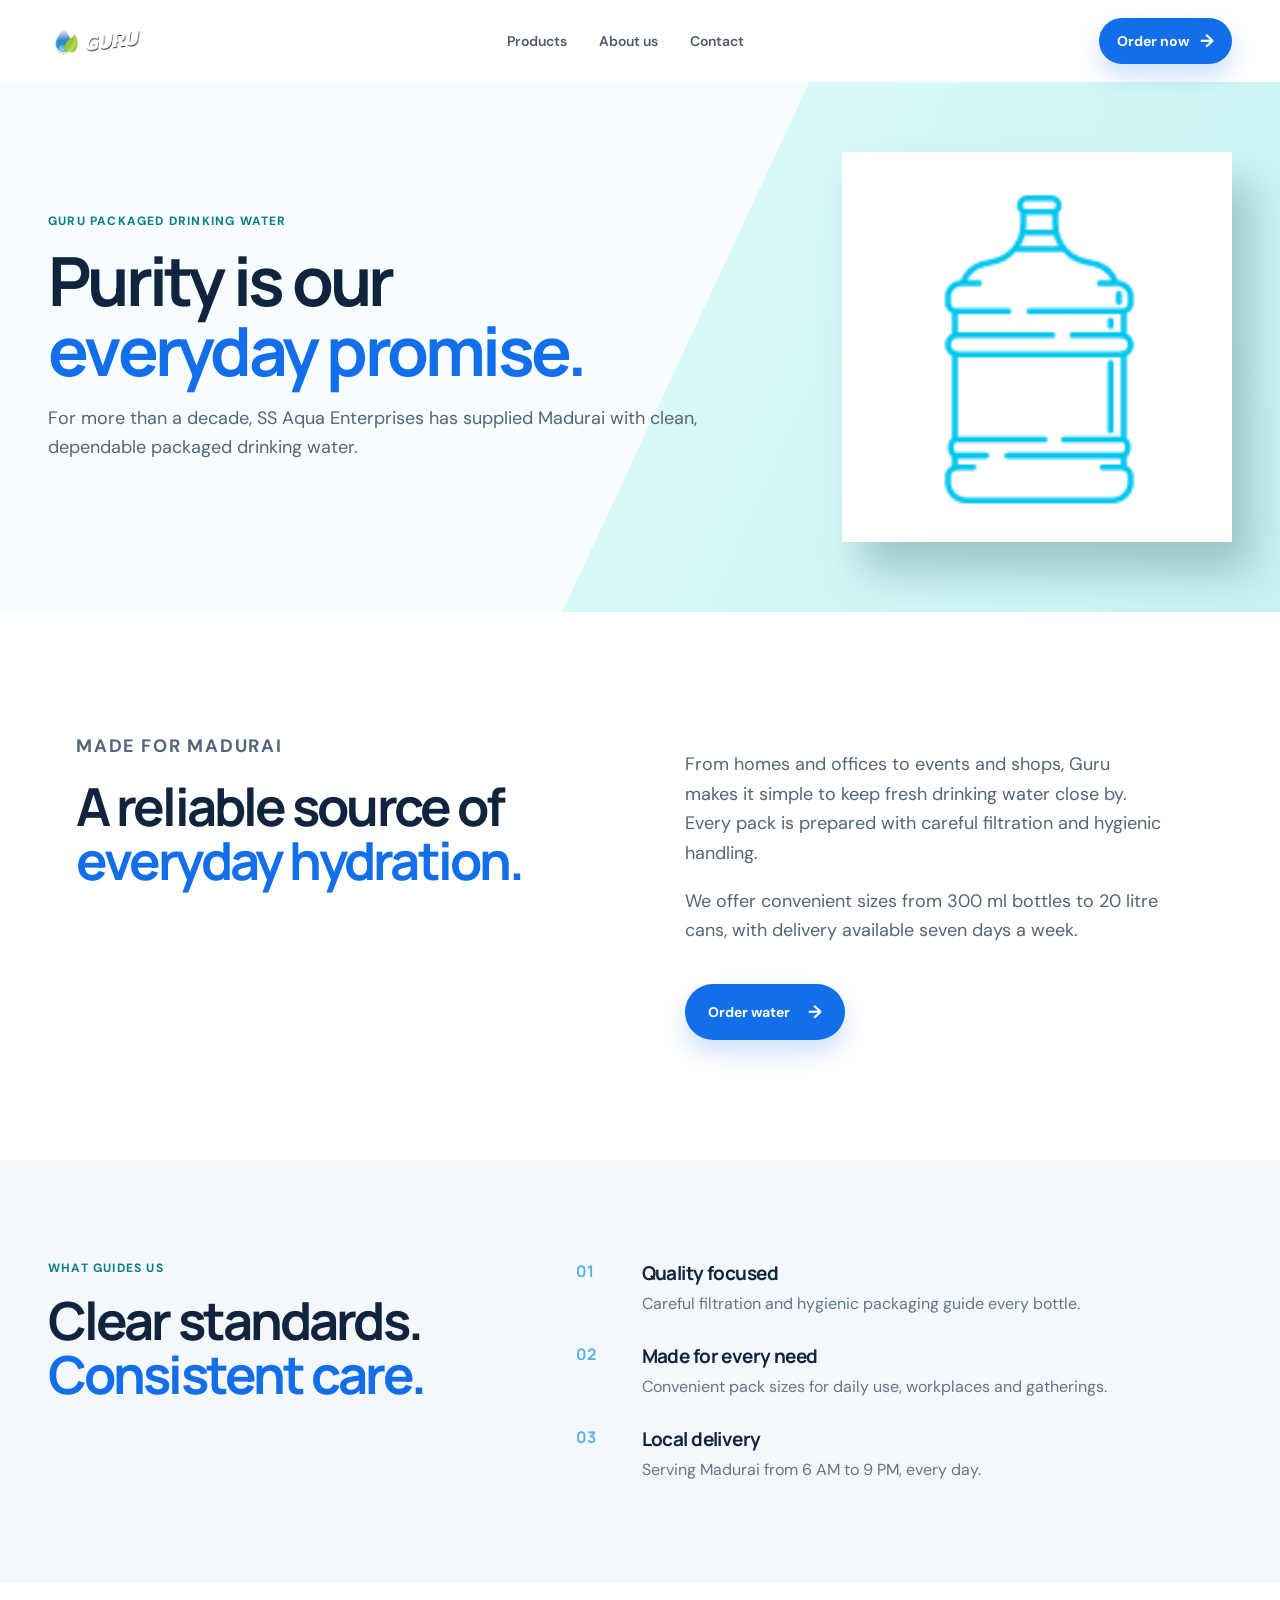
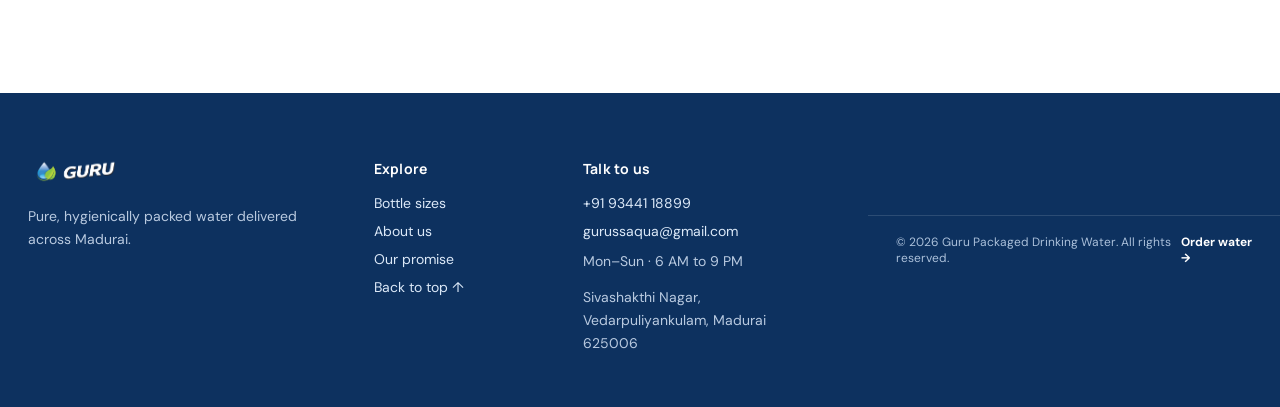
==== about.html @ 26fdb65e "Add reusable footer and About page" ====
<!doctype html>
<html lang="en">
<head>
  <meta charset="utf-8">
  <meta name="viewport" content="width=device-width, initial-scale=1">
  <meta name="description" content="Learn about Guru Packaged Drinking Water, Madurai's trusted source for hygienically packed drinking water.">
  <meta name="robots" content="index,follow">
  <link rel="canonical" href="https://varthagan.github.io/landing-page/about.html">
  <meta property="og:type" content="website">
  <meta property="og:title" content="About Guru Packaged Drinking Water, Madurai">
  <meta property="og:description" content="Hygienically packed drinking water for homes, offices and events in Madurai.">
  <title>About Guru Packaged Drinking Water | Madurai</title>
  <link rel="preconnect" href="https://fonts.googleapis.com">
  <link rel="preconnect" href="https://fonts.gstatic.com" crossorigin>
  <link href="https://fonts.googleapis.com/css2?family=DM+Sans:wght@400;500;600;700&family=Manrope:wght@600;700;800&display=swap" rel="stylesheet">
  <link rel="stylesheet" href="styles.css">
  <link rel="stylesheet" href="footer.css">
  <link rel="stylesheet" href="about.css">
</head>
<body>
  <header class="site-header">
    <a class="brand" href="index.html" aria-label="Guru Water home"><img src="images/logo.png" alt="Guru Water"></a>
    <nav aria-label="Primary navigation"><a href="index.html#products">Products</a><a href="about.html" aria-current="page">About us</a><a href="index.html#contact">Contact</a></nav>
    <a class="button button-small" href="tel:+919344118899">Order now <span>→</span></a>
  </header>
  <main id="top">
    <section class="about-hero"><div><p class="eyebrow">Guru Packaged Drinking Water</p><h1>Purity is our<br><em>everyday promise.</em></h1><p>For more than a decade, SS Aqua Enterprises has supplied Madurai with clean, dependable packaged drinking water.</p></div><img src="images/icons/bottle-20L.png" alt="Guru 20 litre packaged drinking water can"></section>
    <section class="about-content"><div><p class="eyebrow">Made for Madurai</p><h2>A reliable source of <em>everyday hydration.</em></h2></div><div><p>From homes and offices to events and shops, Guru makes it simple to keep fresh drinking water close by. Every pack is prepared with careful filtration and hygienic handling.</p><p>We offer convenient sizes from 300 ml bottles to 20 litre cans, with delivery available seven days a week.</p><a class="button" href="tel:+919344118899">Order water <span>→</span></a></div></section>
    <section class="promise about-promise"><div><p class="eyebrow">What guides us</p><h2>Clear standards.<br><em>Consistent care.</em></h2></div><div class="promise-list"><article><b>01</b><h3>Quality focused</h3><p>Careful filtration and hygienic packaging guide every bottle.</p></article><article><b>02</b><h3>Made for every need</h3><p>Convenient pack sizes for daily use, workplaces and gatherings.</p></article><article><b>03</b><h3>Local delivery</h3><p>Serving Madurai from 6 AM to 9 PM, every day.</p></article></div></section>
  </main>
  <footer id="site-footer"></footer>
  <script src="footer.js"></script>
</body>
</html>
---- styles.css ----
:root{--ink:#10243d;--blue:#126ee9;--aqua:#cdf6f2;--mist:#f4f8fc;--line:#dce6ee}*{box-sizing:border-box}html{scroll-behavior:smooth}body{margin:0;color:var(--ink);font-family:"DM Sans",sans-serif;background:#fff}a{color:inherit;text-decoration:none}.site-header{height:82px;max-width:1240px;margin:auto;padding:0 28px;display:flex;align-items:center;justify-content:space-between}.brand img{display:block;width:104px;max-height:55px;object-fit:contain}nav{display:flex;gap:32px;font-size:14px;font-weight:600}nav a{opacity:.75}nav a:hover{opacity:1}.button{display:inline-flex;align-items:center;justify-content:center;gap:18px;border:0;border-radius:999px;padding:16px 23px;background:var(--blue);color:#fff;font-weight:700;font-size:14px;box-shadow:0 12px 24px #126ee936;transition:.2s}.button:hover{transform:translateY(-2px);box-shadow:0 16px 30px #126ee94c}.button span{font-size:18px}.button-small{padding:11px 18px;gap:11px}.hero{min-height:630px;padding:78px max(28px,calc((100vw - 1184px)/2));display:grid;grid-template-columns:1fr .9fr;align-items:center;overflow:hidden;background:linear-gradient(116deg,#f7fcff 0%,#f7fcff 50%,#d9f9f8 50%,#c7f3f0 100%)}.eyebrow{margin:0 0 17px;color:#087d86;letter-spacing:.1em;text-transform:uppercase;font-weight:700;font-size:12px}.hero h1,h2{font-family:Manrope,sans-serif;letter-spacing:-.055em;line-height:1.03;margin:0;font-size:clamp(44px,5.3vw,76px)}h1 em,h2 em{font-style:normal;color:var(--blue)}.intro{max-width:490px;margin:28px 0;color:#52657a;font-size:18px;line-height:1.65}.actions{display:flex;align-items:center;gap:28px}.text-link{font-size:14px;font-weight:700}.text-link span{margin-left:7px}.proof{margin-top:65px;display:flex;gap:12px;flex-wrap:wrap;font-size:13px;font-weight:600;color:#587083}.hero-visual{height:475px;position:relative}.orb{position:absolute;inset:4% 8%;border-radius:50%;background:radial-gradient(circle at 45% 35%,#fff 0 7%,#e6ffff 8% 25%,#86dedb 55%,#2ab8c3 100%);box-shadow:inset -35px -25px 50px #057c9d54}.hero-bottle{position:absolute;object-fit:contain;filter:drop-shadow(20px 30px 20px #0f405542)}.bottle-back{height:285px;right:62%;bottom:52px;opacity:.82;transform:rotate(-11deg)}.bottle-front{height:430px;right:15%;bottom:0}.float-card{position:absolute;right:0;top:27px;padding:16px 20px;border-radius:12px;background:#ffffffd9;backdrop-filter:blur(12px);font-size:12px;line-height:1.55;box-shadow:0 15px 25px #2465731c}.float-card strong{font-size:13px}.products{max-width:1184px;margin:auto;padding:120px 28px}.section-heading{display:flex;justify-content:space-between;align-items:end;gap:40px;margin-bottom:46px}.section-heading h2,.promise h2,.order h2{font-size:clamp(34px,4.1vw,56px)}.section-heading>p{max-width:360px;margin:0;color:#627285;line-height:1.65}.product-grid{display:grid;grid-template-columns:repeat(3,1fr);gap:16px}.product-card{min-height:345px;border:1px solid var(--line);border-radius:18px;padding:21px 22px;position:relative;overflow:hidden;background:#fff;transition:.25s}.product-card:hover{transform:translateY(-5px);box-shadow:0 18px 34px #1a537014}.product-card>span:first-child{font-size:12px;color:#60758a}.product-card img{height:165px;width:100%;object-fit:contain;display:block;margin:17px 0 6px}.product-card h3{margin:0;font:700 24px Manrope,sans-serif;letter-spacing:-.04em}.product-card p{margin:6px 0 14px;color:#688094;font-size:14px}.product-card strong{font-size:14px}.featured{border-color:#9bdeda;background:linear-gradient(150deg,#f3ffff,#fff)}.tag{position:absolute;right:16px;top:16px;background:#087d86;color:#fff;border-radius:999px;padding:7px 10px;font-size:10px;font-weight:bold;text-transform:uppercase;letter-spacing:.06em}.promise{padding:100px max(28px,calc((100vw - 1184px)/2));display:grid;grid-template-columns:.8fr 1.2fr;gap:90px;background:var(--mist)}.promise-list{display:grid;gap:26px}.promise-list article{display:grid;grid-template-columns:48px 1fr;column-gap:18px}.promise-list b{grid-row:span 2;color:#5dafe7;font:700 16px Manrope,sans-serif}.promise-list h3{margin:0 0 6px;font:700 19px Manrope,sans-serif;letter-spacing:-.03em}.promise-list p{margin:0;color:#637588;line-height:1.55}.order{margin:80px max(28px,calc((100vw - 1184px)/2));border-radius:22px;padding:66px clamp(28px,7vw,95px);display:flex;align-items:center;justify-content:space-between;gap:40px;background:#12396d;color:#fff}.order .eyebrow{color:#8eeae4}.order h2 em{color:#8eeae4}.order>div>p:not(.eyebrow){opacity:.72}.contact-actions{display:flex;align-items:flex-start;flex-direction:column;gap:14px;font-weight:600}.button-light{background:#fff;color:#12396d}.contact-actions small{opacity:.65;font-size:12px}footer{max-width:1184px;margin:0 auto;padding:0 28px 42px;display:flex;gap:30px;align-items:center;justify-content:space-between;color:#617489;font-size:12px}footer img{width:78px;max-height:40px;object-fit:contain}footer p{margin:0}@media(max-width:720px){.site-header{height:68px;padding:0 20px}nav{display:none}.button-small{padding:10px 14px;font-size:12px}.hero{min-height:auto;padding:66px 24px 40px;display:block}.hero-visual{height:340px;margin-top:35px}.bottle-front{height:320px;right:10%}.bottle-back{height:210px;right:63%;bottom:35px}.float-card{right:-6px;top:12px}.proof{margin-top:42px}.section-heading,.promise,.order{display:block}.products{padding:75px 24px}.section-heading>p{margin-top:20px}.product-grid{grid-template-columns:repeat(2,1fr);gap:10px}.product-card{min-height:275px;padding:16px}.product-card img{height:115px;margin-top:15px}.product-card h3{font-size:20px}.product-card p{font-size:12px}.promise{padding:72px 24px}.promise-list{margin-top:42px}.order{margin:45px 20px;padding:42px 28px}.contact-actions{margin-top:34px}footer{padding:0 24px 30px;display:block}footer img{margin-bottom:16px}footer p{margin-top:8px}}@media(max-width:390px){.product-grid{grid-template-columns:1fr}.product-card{min-height:240px}.product-card img{height:95px}}
---- footer.css ----
footer{max-width:none;margin:110px 0 0;padding:0;background:#0d315f;color:#fff}.footer-main{max-width:1184px;margin:auto;padding:66px 28px 52px;display:grid;grid-template-columns:1.3fr .7fr 1fr;gap:50px}.footer-brand img{width:100px;max-height:50px;object-fit:contain;margin-bottom:18px}.footer-brand p,.footer-contact p{margin:0;color:#b9cae0;line-height:1.65;font-size:14px}.footer-brand p{max-width:270px}.footer-links,.footer-contact{display:flex;flex-direction:column;align-items:flex-start;gap:10px}.footer-links h3,.footer-contact h3{margin:0 0 6px;font:700 14px Manrope,sans-serif;letter-spacing:.02em}.footer-links a,.footer-contact a{color:#dce9f8;font-size:14px}.footer-links a:hover,.footer-contact a:hover,.footer-bottom a:hover{color:#8eeae4}.footer-contact p:last-child{margin-top:3px;max-width:270px}.footer-bottom{max-width:1184px;margin:auto;padding:18px 28px;border-top:1px solid #ffffff21;display:flex;justify-content:space-between;color:#abc0da;font-size:12px}.footer-bottom p{margin:0}.footer-bottom a{color:#fff;font-weight:700}@media(max-width:720px){footer{margin-top:72px}.footer-main{padding:48px 24px 38px;grid-template-columns:1fr;gap:32px}.footer-bottom{padding:16px 24px;gap:16px;align-items:center}.footer-bottom p{max-width:200px}}
---- about.css ----
.about-hero{min-height:510px;padding:70px max(28px,calc((100vw - 1184px)/2));display:flex;justify-content:space-between;align-items:center;gap:40px;background:linear-gradient(115deg,#f7fcff 0%,#f7fcff 53%,#d9f9f8 53%,#c7f3f0 100%)}.about-hero>div{max-width:650px}.about-hero h1{font-family:Manrope,sans-serif;letter-spacing:-.055em;line-height:1.03;margin:0;font-size:clamp(44px,5.3vw,76px)}.about-hero p:not(.eyebrow),.about-content p{color:#52657a;font-size:18px;line-height:1.65}.about-hero img{height:390px;max-width:35%;object-fit:contain;filter:drop-shadow(20px 30px 20px #0f405542)}.about-content{max-width:1184px;margin:auto;padding:120px 28px;display:grid;grid-template-columns:1fr 1fr;gap:90px}.about-content h2{font-size:clamp(34px,4.1vw,56px)}.about-content>div:last-child{max-width:480px}.about-content .button{margin-top:20px}.about-promise{margin-top:0}@media(max-width:720px){.about-hero{min-height:auto;padding:66px 24px 35px;display:block}.about-hero img{display:block;height:260px;max-width:100%;margin:22px auto 0}.about-content{padding:72px 24px;display:block}.about-content>div:last-child{margin-top:32px}.about-content p,.about-hero p:not(.eyebrow){font-size:16px}}
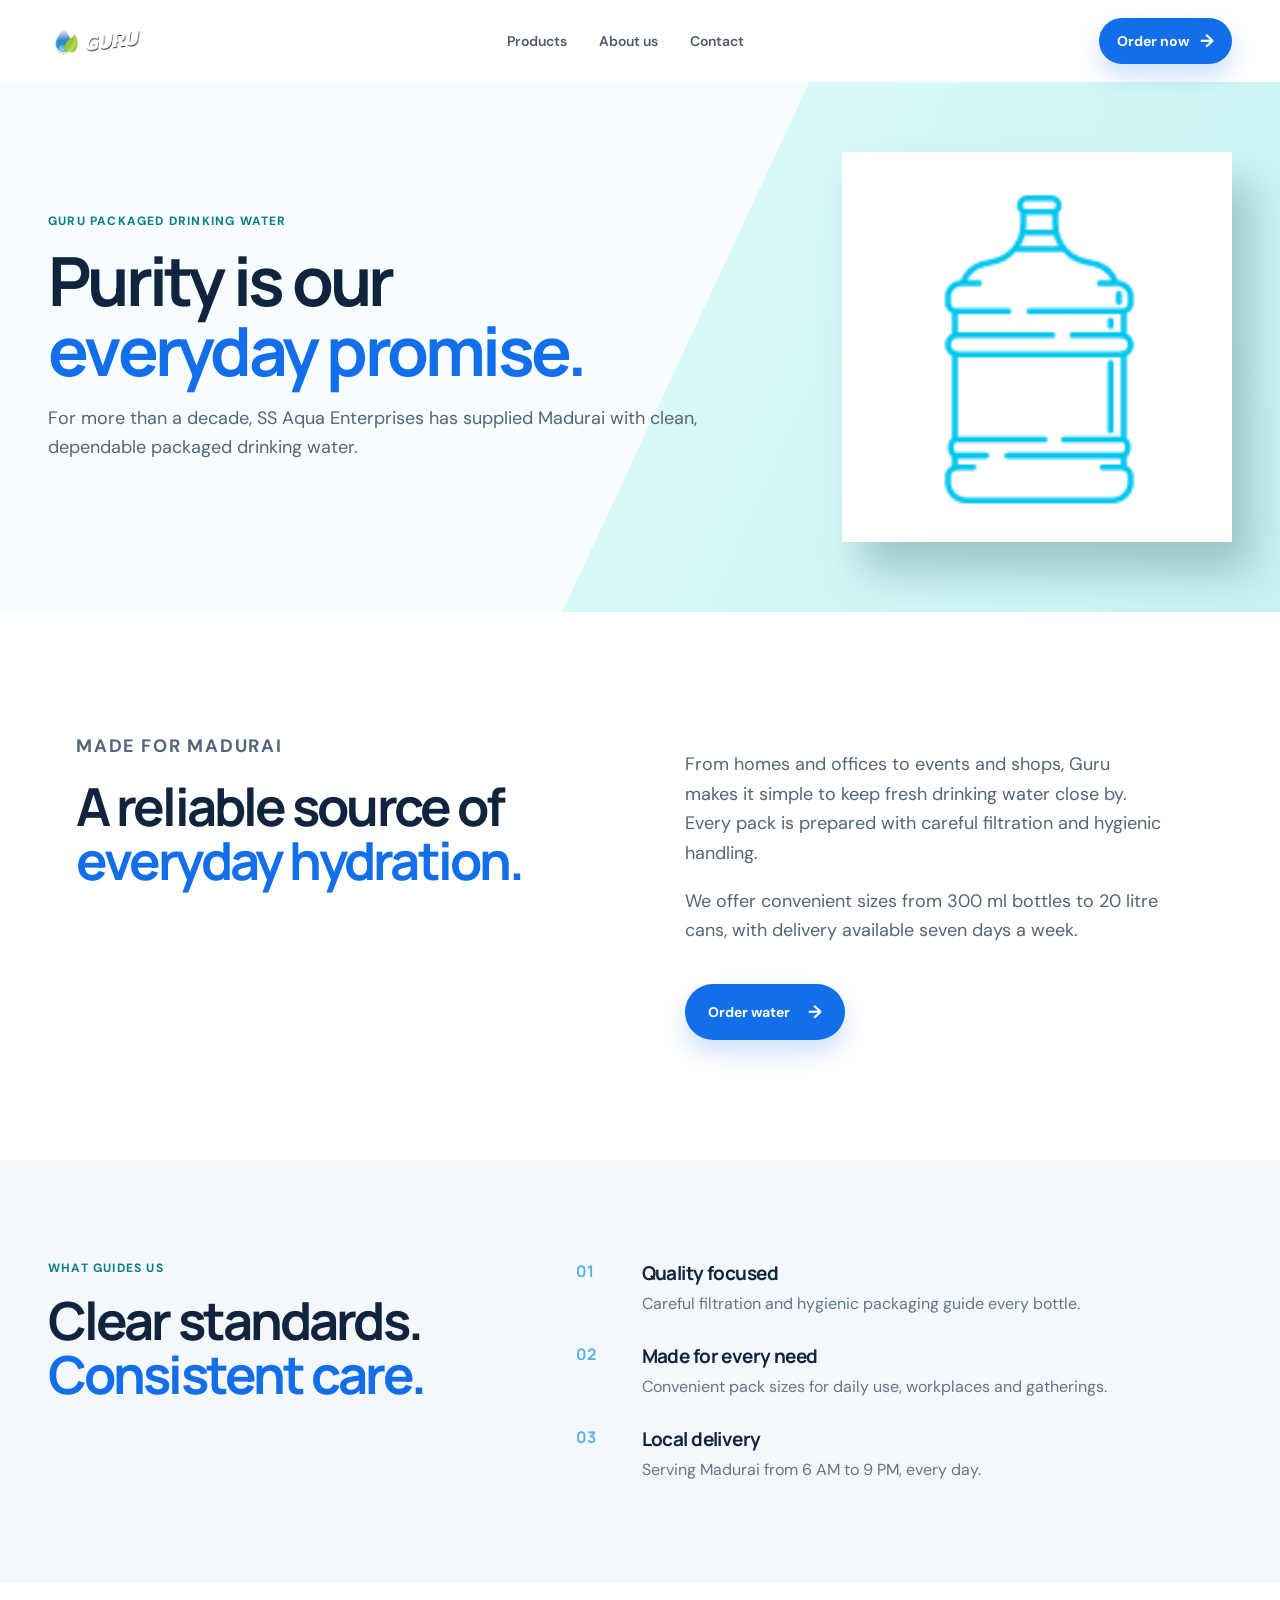
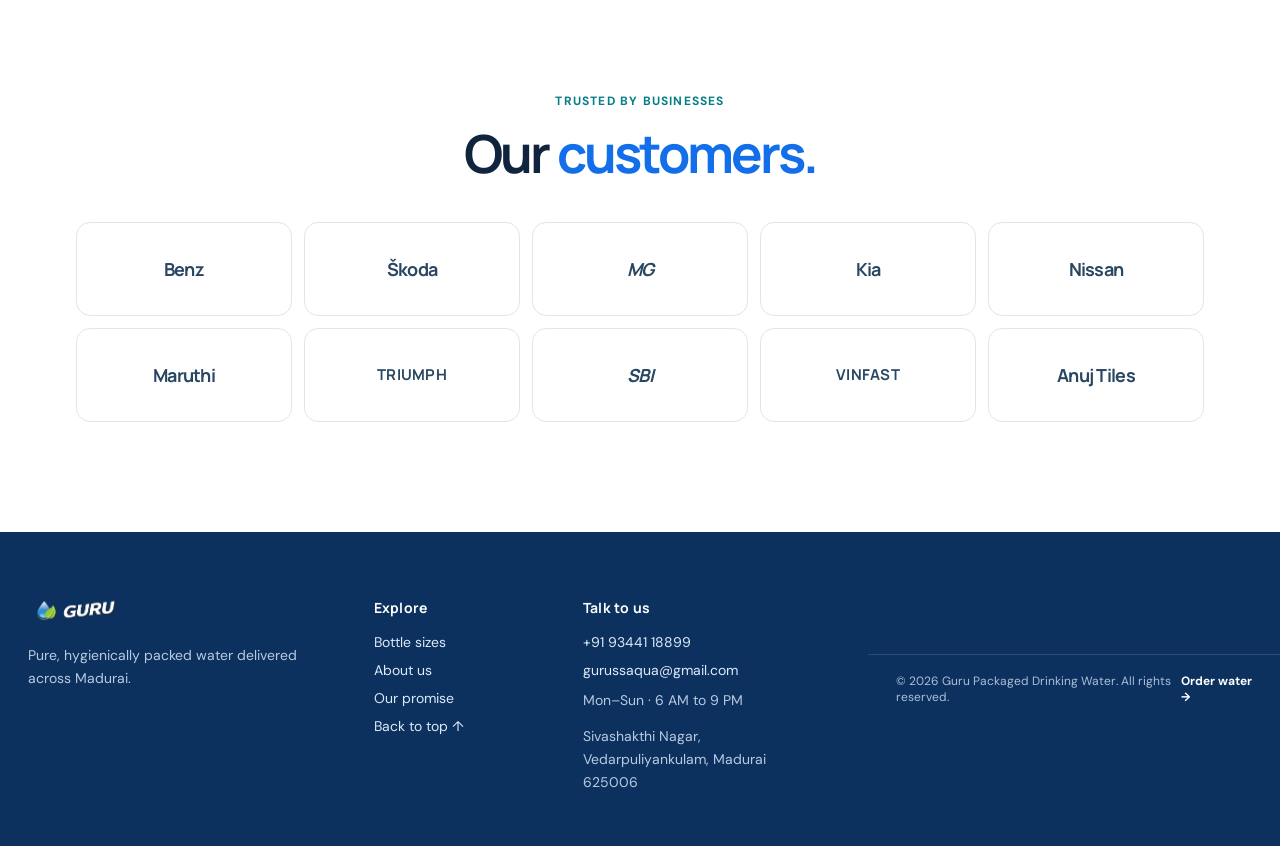
==== commit d949caed: "Add requested customer list" ====
--- a/about.html
+++ b/about.html
@@ -27,6 +27,7 @@
     <section class="about-hero"><div><p class="eyebrow">Guru Packaged Drinking Water</p><h1>Purity is our<br><em>everyday promise.</em></h1><p>For more than a decade, SS Aqua Enterprises has supplied Madurai with clean, dependable packaged drinking water.</p></div><img src="images/icons/bottle-20L.png" alt="Guru 20 litre packaged drinking water can"></section>
     <section class="about-content"><div><p class="eyebrow">Made for Madurai</p><h2>A reliable source of <em>everyday hydration.</em></h2></div><div><p>From homes and offices to events and shops, Guru makes it simple to keep fresh drinking water close by. Every pack is prepared with careful filtration and hygienic handling.</p><p>We offer convenient sizes from 300 ml bottles to 20 litre cans, with delivery available seven days a week.</p><a class="button" href="tel:+919344118899">Order water <span>→</span></a></div></section>
     <section class="promise about-promise"><div><p class="eyebrow">What guides us</p><h2>Clear standards.<br><em>Consistent care.</em></h2></div><div class="promise-list"><article><b>01</b><h3>Quality focused</h3><p>Careful filtration and hygienic packaging guide every bottle.</p></article><article><b>02</b><h3>Made for every need</h3><p>Convenient pack sizes for daily use, workplaces and gatherings.</p></article><article><b>03</b><h3>Local delivery</h3><p>Serving Madurai from 6 AM to 9 PM, every day.</p></article></div></section>
+    <section class="customers" aria-labelledby="customers-title"><div class="customers-heading"><p class="eyebrow">Trusted by businesses</p><h2 id="customers-title">Our <em>customers.</em></h2></div><ul class="customer-grid" aria-label="Our customers"><li>Benz</li><li>Škoda</li><li>MG</li><li>Kia</li><li>Nissan</li><li>Maruthi</li><li>Triumph</li><li>SBI</li><li>VinFast</li><li>Anuj Tiles</li></ul></section>
   </main>
   <footer id="site-footer"></footer>
   <script src="footer.js"></script>
--- a/about.css
+++ b/about.css
@@ -1 +1 @@
-.about-hero{min-height:510px;padding:70px max(28px,calc((100vw - 1184px)/2));display:flex;justify-content:space-between;align-items:center;gap:40px;background:linear-gradient(115deg,#f7fcff 0%,#f7fcff 53%,#d9f9f8 53%,#c7f3f0 100%)}.about-hero>div{max-width:650px}.about-hero h1{font-family:Manrope,sans-serif;letter-spacing:-.055em;line-height:1.03;margin:0;font-size:clamp(44px,5.3vw,76px)}.about-hero p:not(.eyebrow),.about-content p{color:#52657a;font-size:18px;line-height:1.65}.about-hero img{height:390px;max-width:35%;object-fit:contain;filter:drop-shadow(20px 30px 20px #0f405542)}.about-content{max-width:1184px;margin:auto;padding:120px 28px;display:grid;grid-template-columns:1fr 1fr;gap:90px}.about-content h2{font-size:clamp(34px,4.1vw,56px)}.about-content>div:last-child{max-width:480px}.about-content .button{margin-top:20px}.about-promise{margin-top:0}@media(max-width:720px){.about-hero{min-height:auto;padding:66px 24px 35px;display:block}.about-hero img{display:block;height:260px;max-width:100%;margin:22px auto 0}.about-content{padding:72px 24px;display:block}.about-content>div:last-child{margin-top:32px}.about-content p,.about-hero p:not(.eyebrow){font-size:16px}}
+.about-hero{min-height:510px;padding:70px max(28px,calc((100vw - 1184px)/2));display:flex;justify-content:space-between;align-items:center;gap:40px;background:linear-gradient(115deg,#f7fcff 0%,#f7fcff 53%,#d9f9f8 53%,#c7f3f0 100%)}.about-hero>div{max-width:650px}.about-hero h1{font-family:Manrope,sans-serif;letter-spacing:-.055em;line-height:1.03;margin:0;font-size:clamp(44px,5.3vw,76px)}.about-hero p:not(.eyebrow),.about-content p{color:#52657a;font-size:18px;line-height:1.65}.about-hero img{height:390px;max-width:35%;object-fit:contain;filter:drop-shadow(20px 30px 20px #0f405542)}.about-content{max-width:1184px;margin:auto;padding:120px 28px;display:grid;grid-template-columns:1fr 1fr;gap:90px}.about-content h2,.customers h2{font-size:clamp(34px,4.1vw,56px)}.about-content>div:last-child{max-width:480px}.about-content .button{margin-top:20px}.about-promise{margin-top:0}.customers{max-width:1184px;margin:auto;padding:110px 28px 0}.customers-heading{text-align:center}.customer-grid{margin:42px 0 0;padding:0;display:grid;grid-template-columns:repeat(5,1fr);gap:12px;list-style:none}.customer-grid li{min-height:94px;display:grid;place-items:center;padding:14px;border:1px solid var(--line);border-radius:14px;background:#fff;color:#294662;font:700 18px Manrope,sans-serif;letter-spacing:-.04em}.customer-grid li:nth-child(3),.customer-grid li:nth-child(8){font-style:italic}.customer-grid li:nth-child(7),.customer-grid li:nth-child(9){letter-spacing:.02em;text-transform:uppercase;font-size:15px}@media(max-width:720px){.about-hero{min-height:auto;padding:66px 24px 35px;display:block}.about-hero img{display:block;height:260px;max-width:100%;margin:22px auto 0}.about-content{padding:72px 24px;display:block}.about-content>div:last-child{margin-top:32px}.about-content p,.about-hero p:not(.eyebrow){font-size:16px}.customers{padding:72px 24px 0}.customer-grid{grid-template-columns:repeat(2,1fr);margin-top:32px}.customer-grid li{min-height:76px;font-size:16px}}
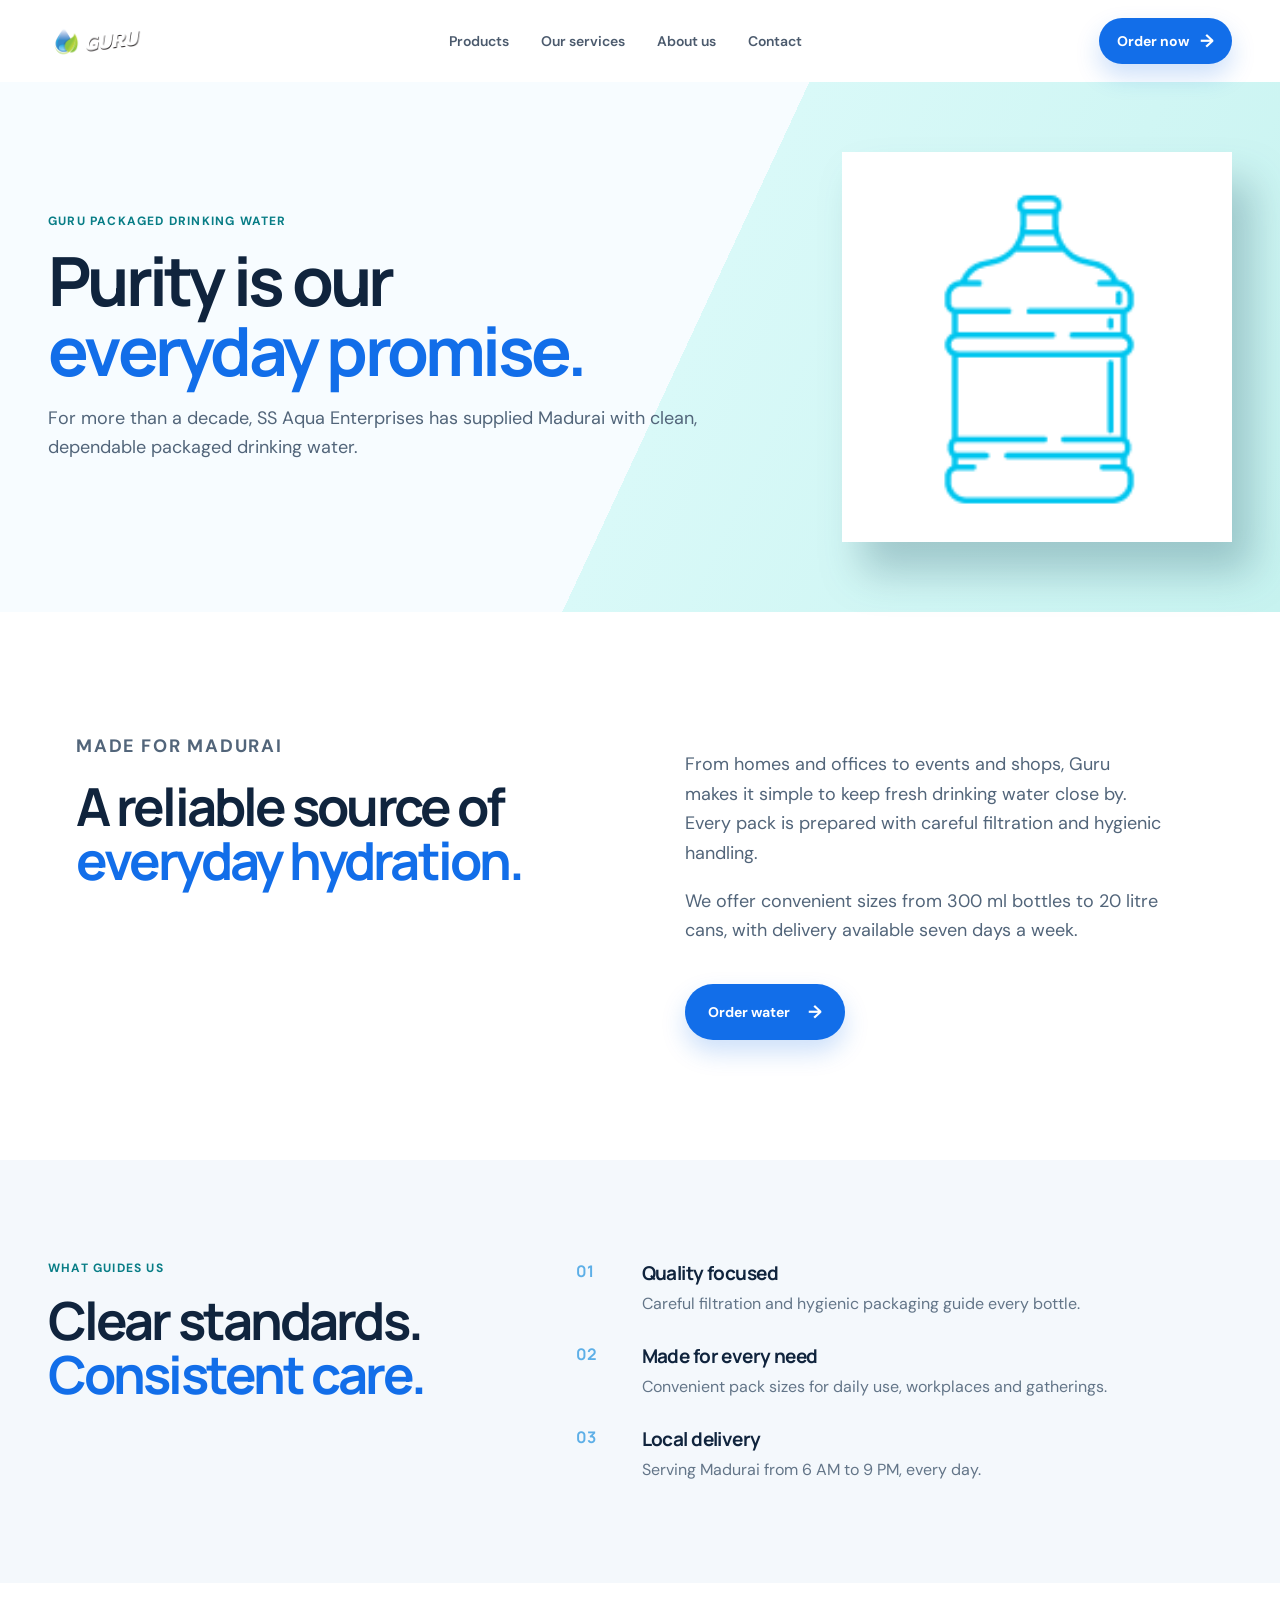
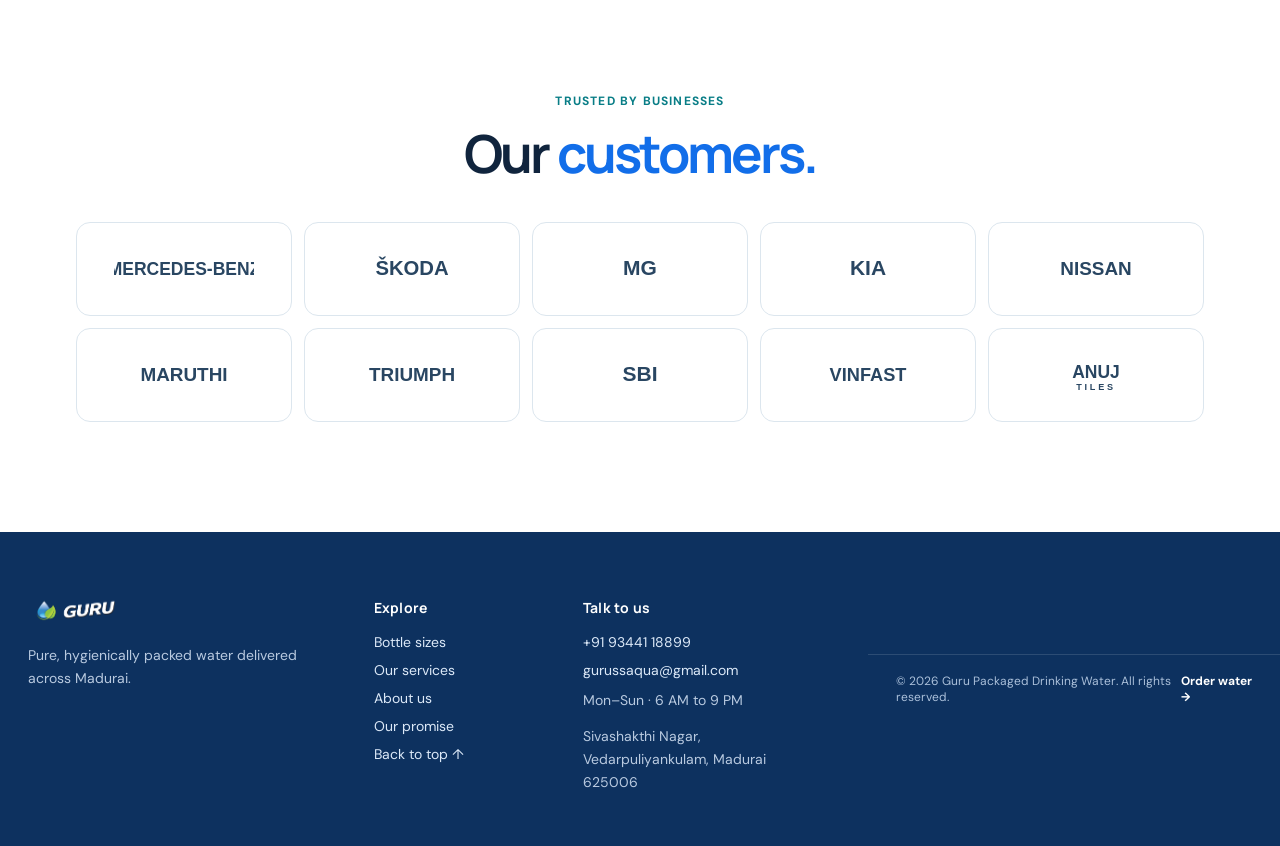
==== commit c0a8bac1: "Add services and customer logo images" ====
--- a/about.html
+++ b/about.html
@@ -15,19 +15,19 @@
   <link href="https://fonts.googleapis.com/css2?family=DM+Sans:wght@400;500;600;700&family=Manrope:wght@600;700;800&display=swap" rel="stylesheet">
   <link rel="stylesheet" href="styles.css">
   <link rel="stylesheet" href="footer.css">
-  <link rel="stylesheet" href="about.css">
+  <link rel="stylesheet" href="about.css"><link rel="stylesheet" href="customers.css">
 </head>
 <body>
   <header class="site-header">
     <a class="brand" href="index.html" aria-label="Guru Water home"><img src="images/logo.png" alt="Guru Water"></a>
-    <nav aria-label="Primary navigation"><a href="index.html#products">Products</a><a href="about.html" aria-current="page">About us</a><a href="index.html#contact">Contact</a></nav>
+    <nav aria-label="Primary navigation"><a href="index.html#products">Products</a><a href="service.html">Our services</a><a href="about.html" aria-current="page">About us</a><a href="index.html#contact">Contact</a></nav>
     <a class="button button-small" href="tel:+919344118899">Order now <span>→</span></a>
   </header>
   <main id="top">
     <section class="about-hero"><div><p class="eyebrow">Guru Packaged Drinking Water</p><h1>Purity is our<br><em>everyday promise.</em></h1><p>For more than a decade, SS Aqua Enterprises has supplied Madurai with clean, dependable packaged drinking water.</p></div><img src="images/icons/bottle-20L.png" alt="Guru 20 litre packaged drinking water can"></section>
     <section class="about-content"><div><p class="eyebrow">Made for Madurai</p><h2>A reliable source of <em>everyday hydration.</em></h2></div><div><p>From homes and offices to events and shops, Guru makes it simple to keep fresh drinking water close by. Every pack is prepared with careful filtration and hygienic handling.</p><p>We offer convenient sizes from 300 ml bottles to 20 litre cans, with delivery available seven days a week.</p><a class="button" href="tel:+919344118899">Order water <span>→</span></a></div></section>
     <section class="promise about-promise"><div><p class="eyebrow">What guides us</p><h2>Clear standards.<br><em>Consistent care.</em></h2></div><div class="promise-list"><article><b>01</b><h3>Quality focused</h3><p>Careful filtration and hygienic packaging guide every bottle.</p></article><article><b>02</b><h3>Made for every need</h3><p>Convenient pack sizes for daily use, workplaces and gatherings.</p></article><article><b>03</b><h3>Local delivery</h3><p>Serving Madurai from 6 AM to 9 PM, every day.</p></article></div></section>
-    <section class="customers" aria-labelledby="customers-title"><div class="customers-heading"><p class="eyebrow">Trusted by businesses</p><h2 id="customers-title">Our <em>customers.</em></h2></div><ul class="customer-grid" aria-label="Our customers"><li>Benz</li><li>Škoda</li><li>MG</li><li>Kia</li><li>Nissan</li><li>Maruthi</li><li>Triumph</li><li>SBI</li><li>VinFast</li><li>Anuj Tiles</li></ul></section>
+    <section class="customers" aria-labelledby="customers-title"><div class="customers-heading"><p class="eyebrow">Trusted by businesses</p><h2 id="customers-title">Our <em>customers.</em></h2></div><ul class="customer-grid" aria-label="Our customers"><li><img src="images/customers/benz.svg" alt="Benz"></li><li><img src="images/customers/skoda.svg" alt="Škoda"></li><li><img src="images/customers/mg.svg" alt="MG"></li><li><img src="images/customers/kia.svg" alt="Kia"></li><li><img src="images/customers/nissan.svg" alt="Nissan"></li><li><img src="images/customers/maruthi.svg" alt="Maruthi"></li><li><img src="images/customers/triumph.svg" alt="Triumph"></li><li><img src="images/customers/sbi.svg" alt="SBI"></li><li><img src="images/customers/vinfast.svg" alt="VinFast"></li><li><img src="images/customers/anuj-tiles.svg" alt="Anuj Tiles"></li></ul></section>
   </main>
   <footer id="site-footer"></footer>
   <script src="footer.js"></script>
--- a/customers.css
+++ b/customers.css
@@ -0,0 +1 @@
+.customer-grid img{display:block;width:min(148px,100%);height:42px;object-fit:contain}
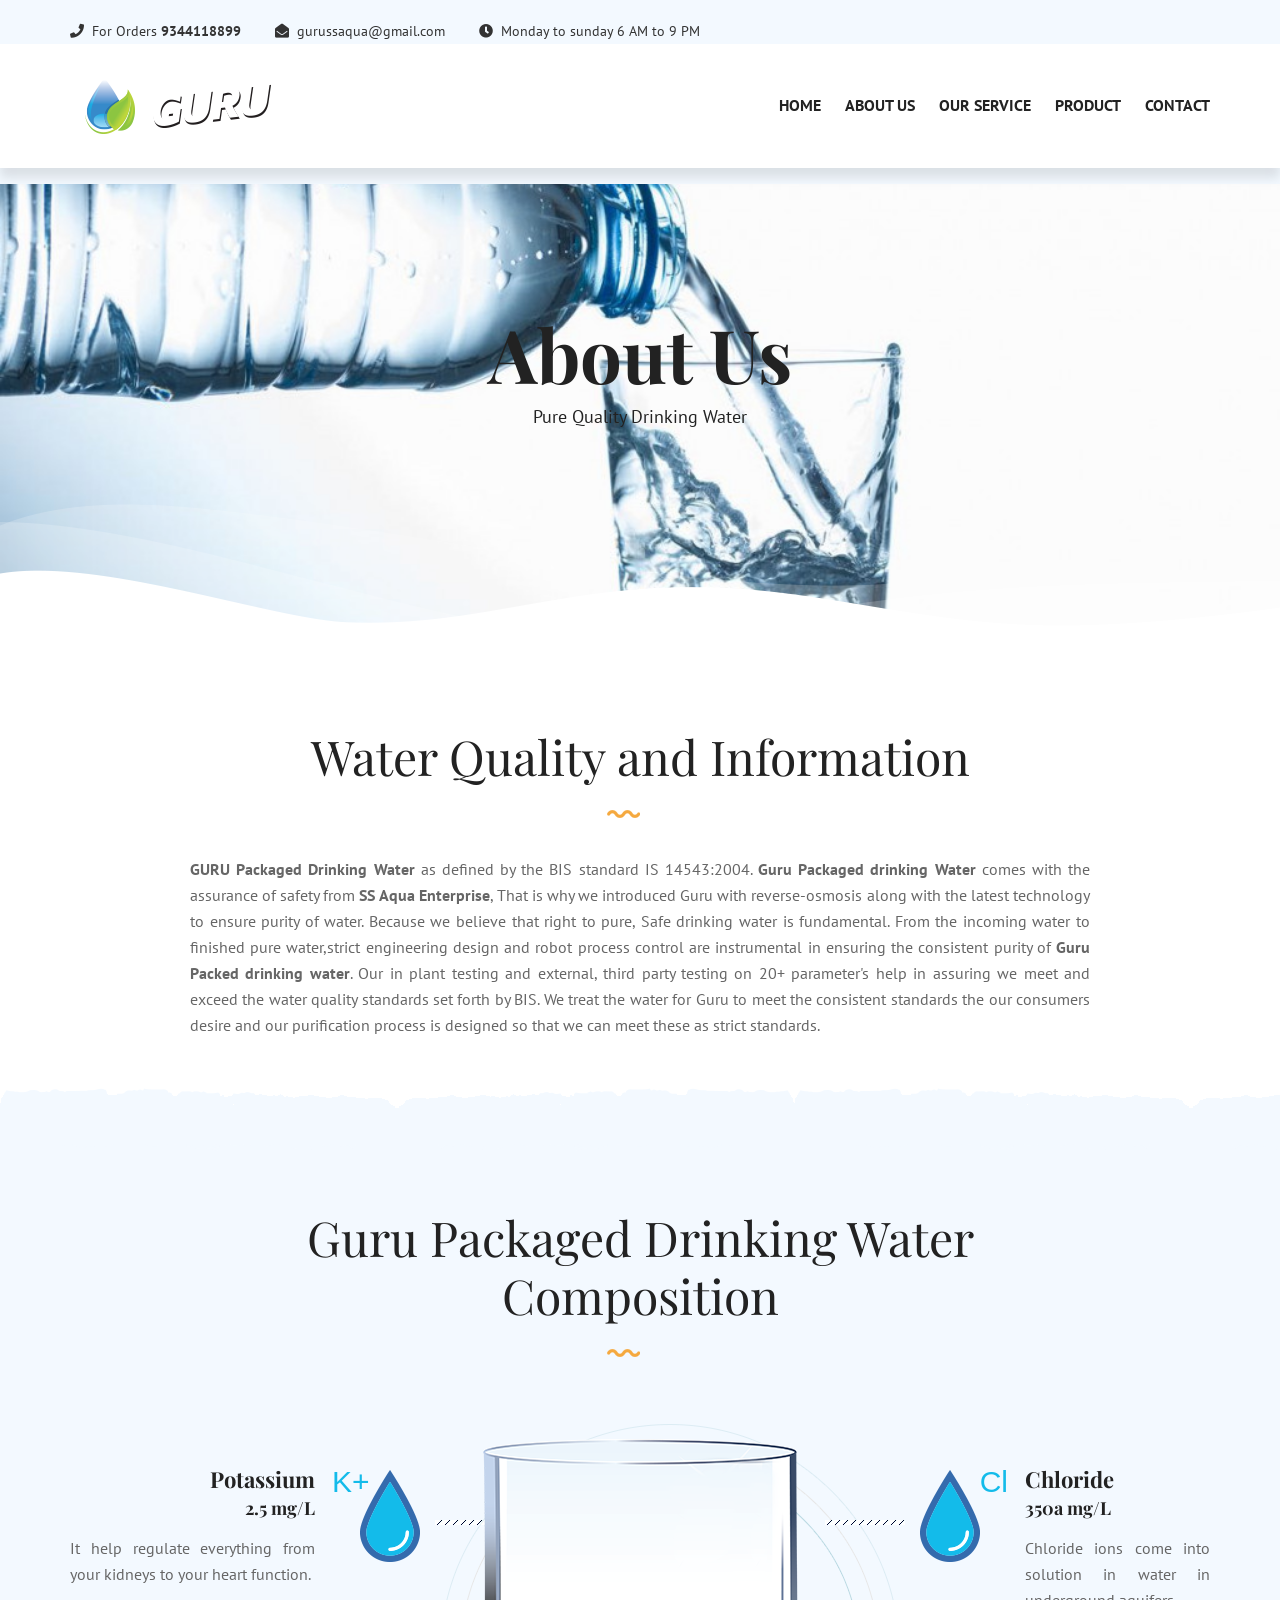
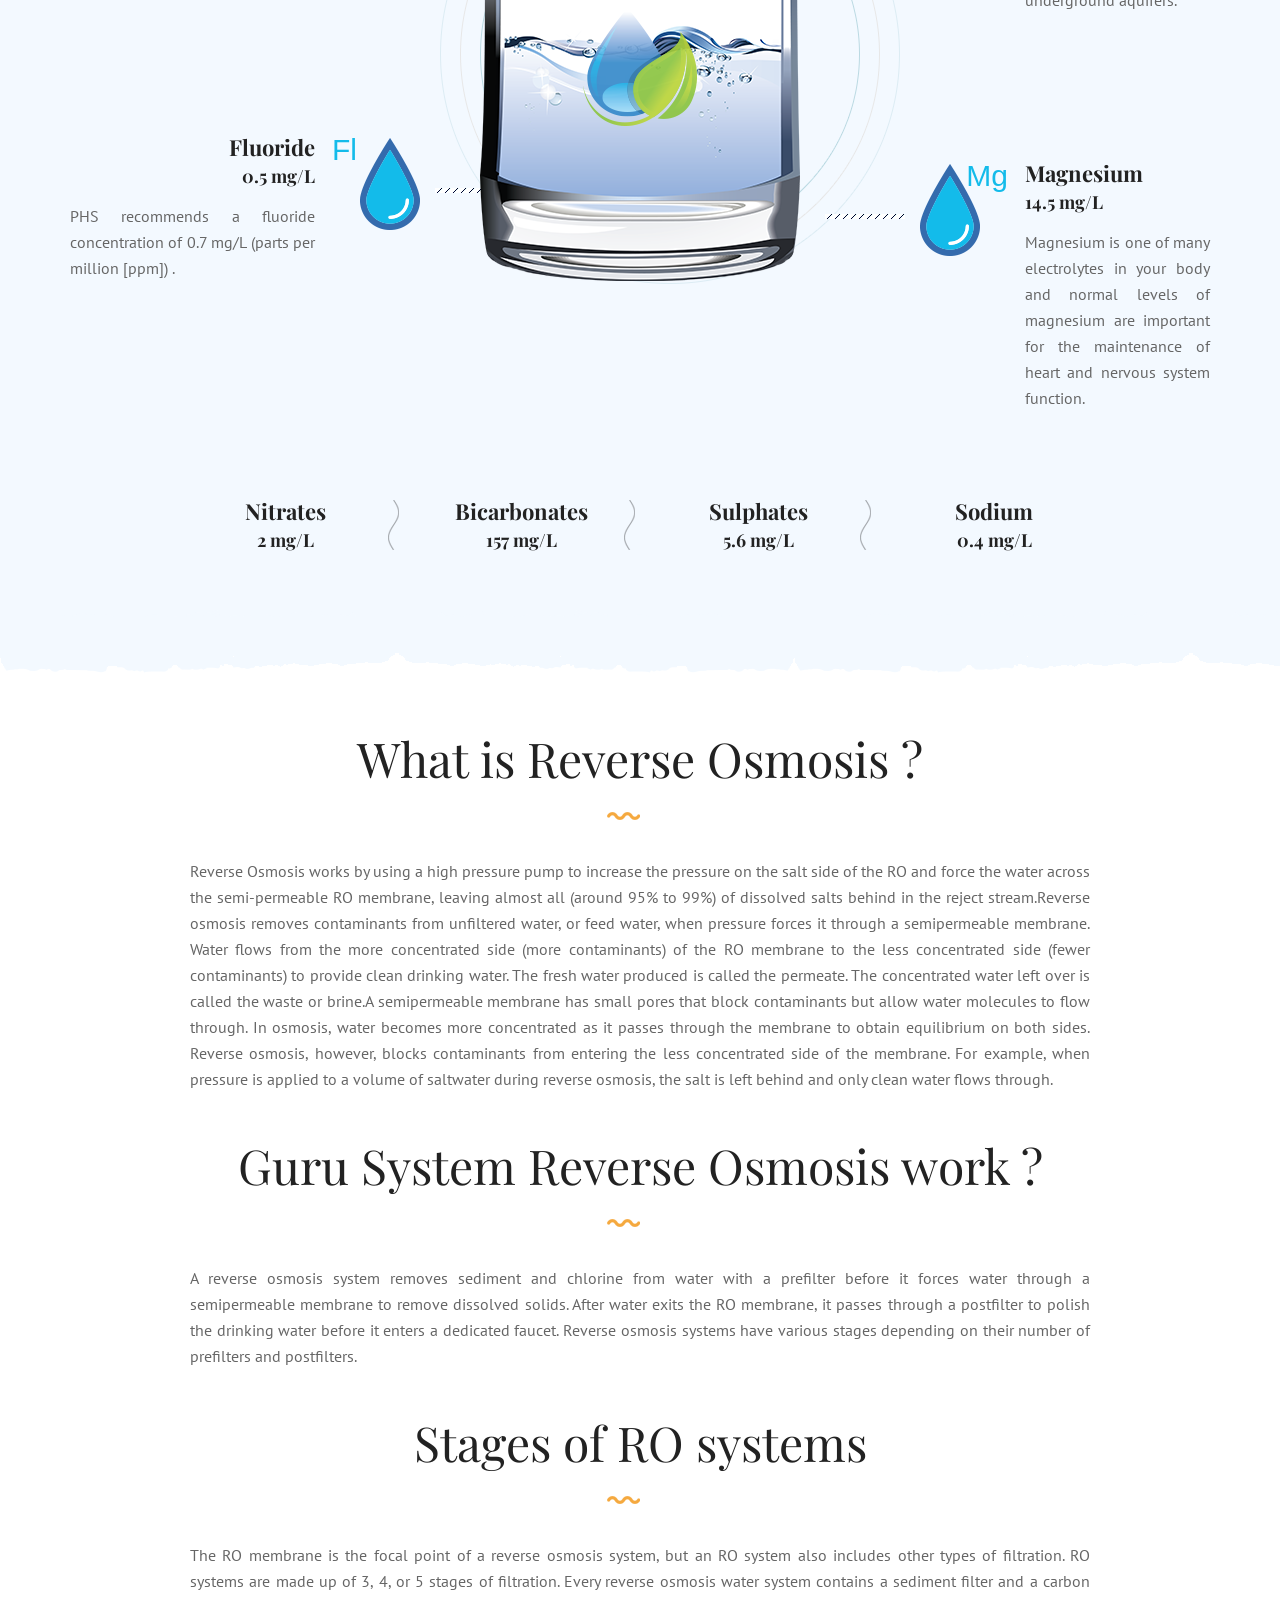
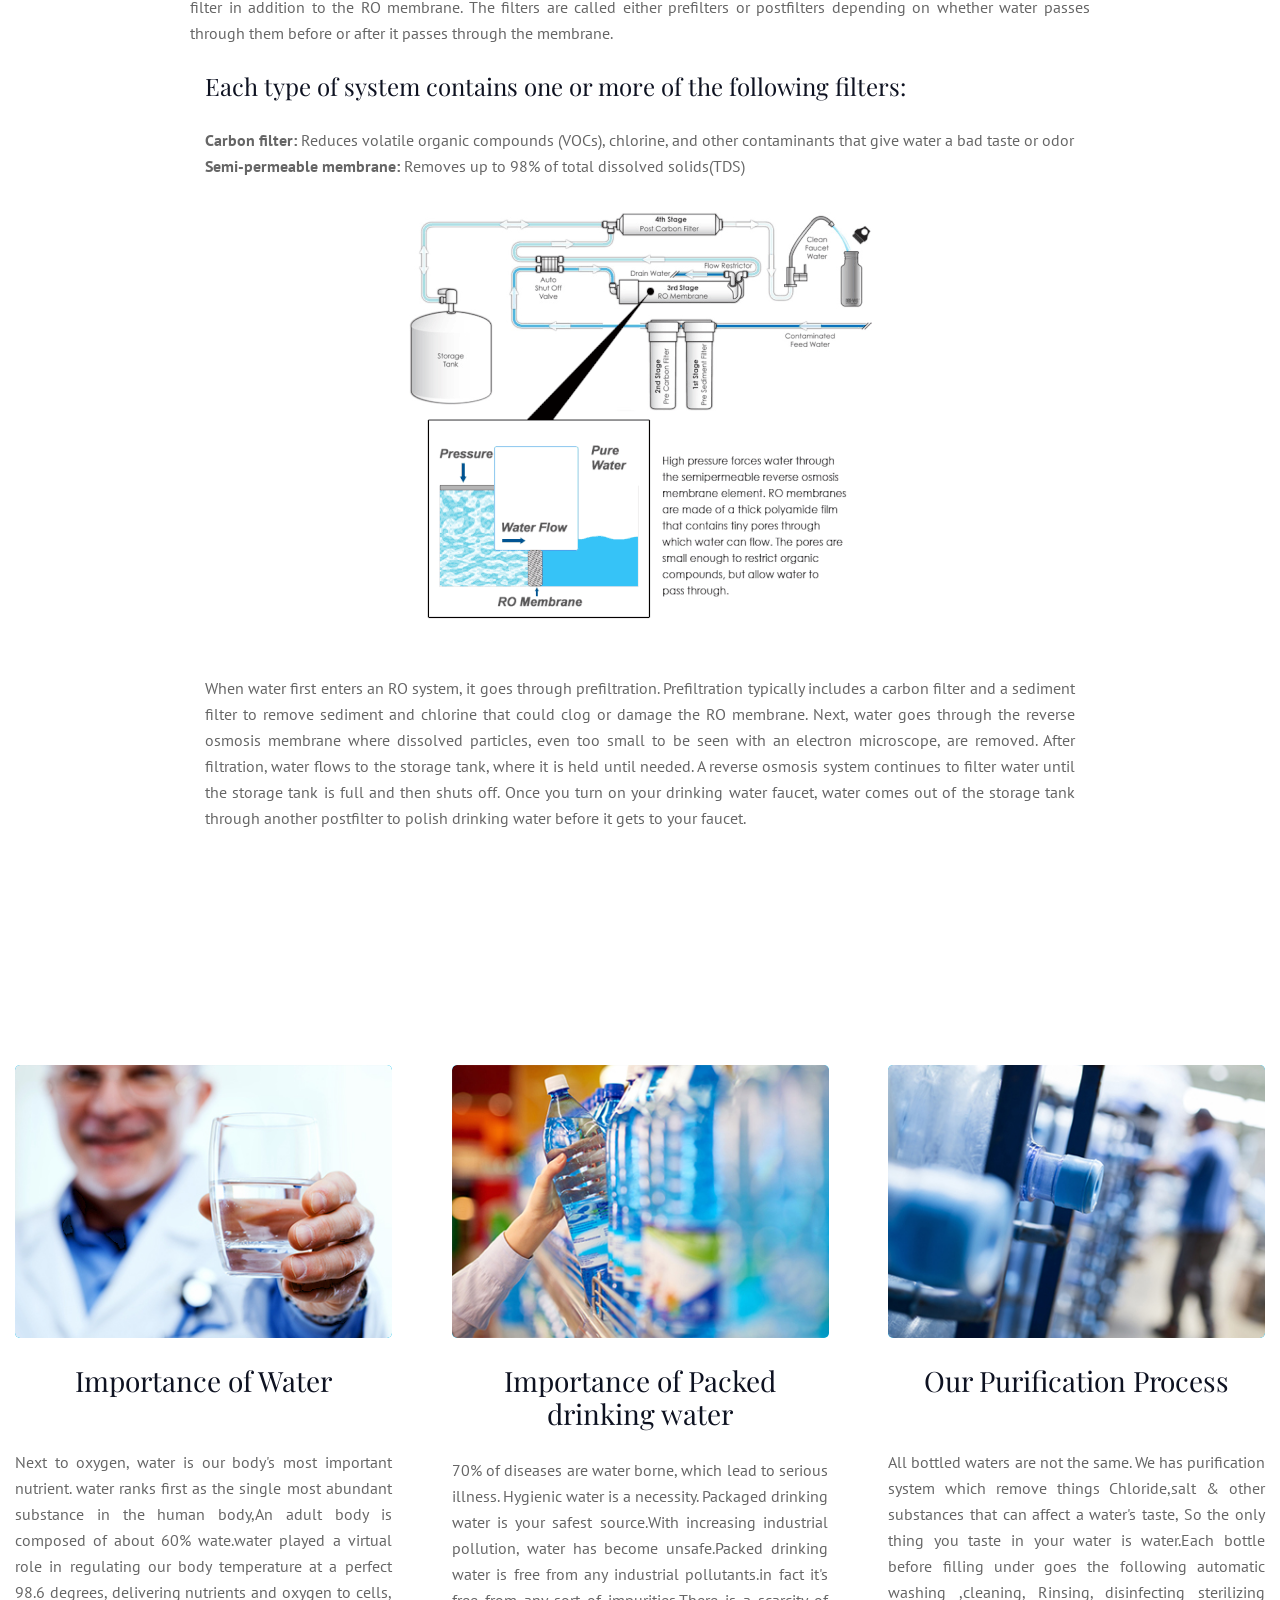
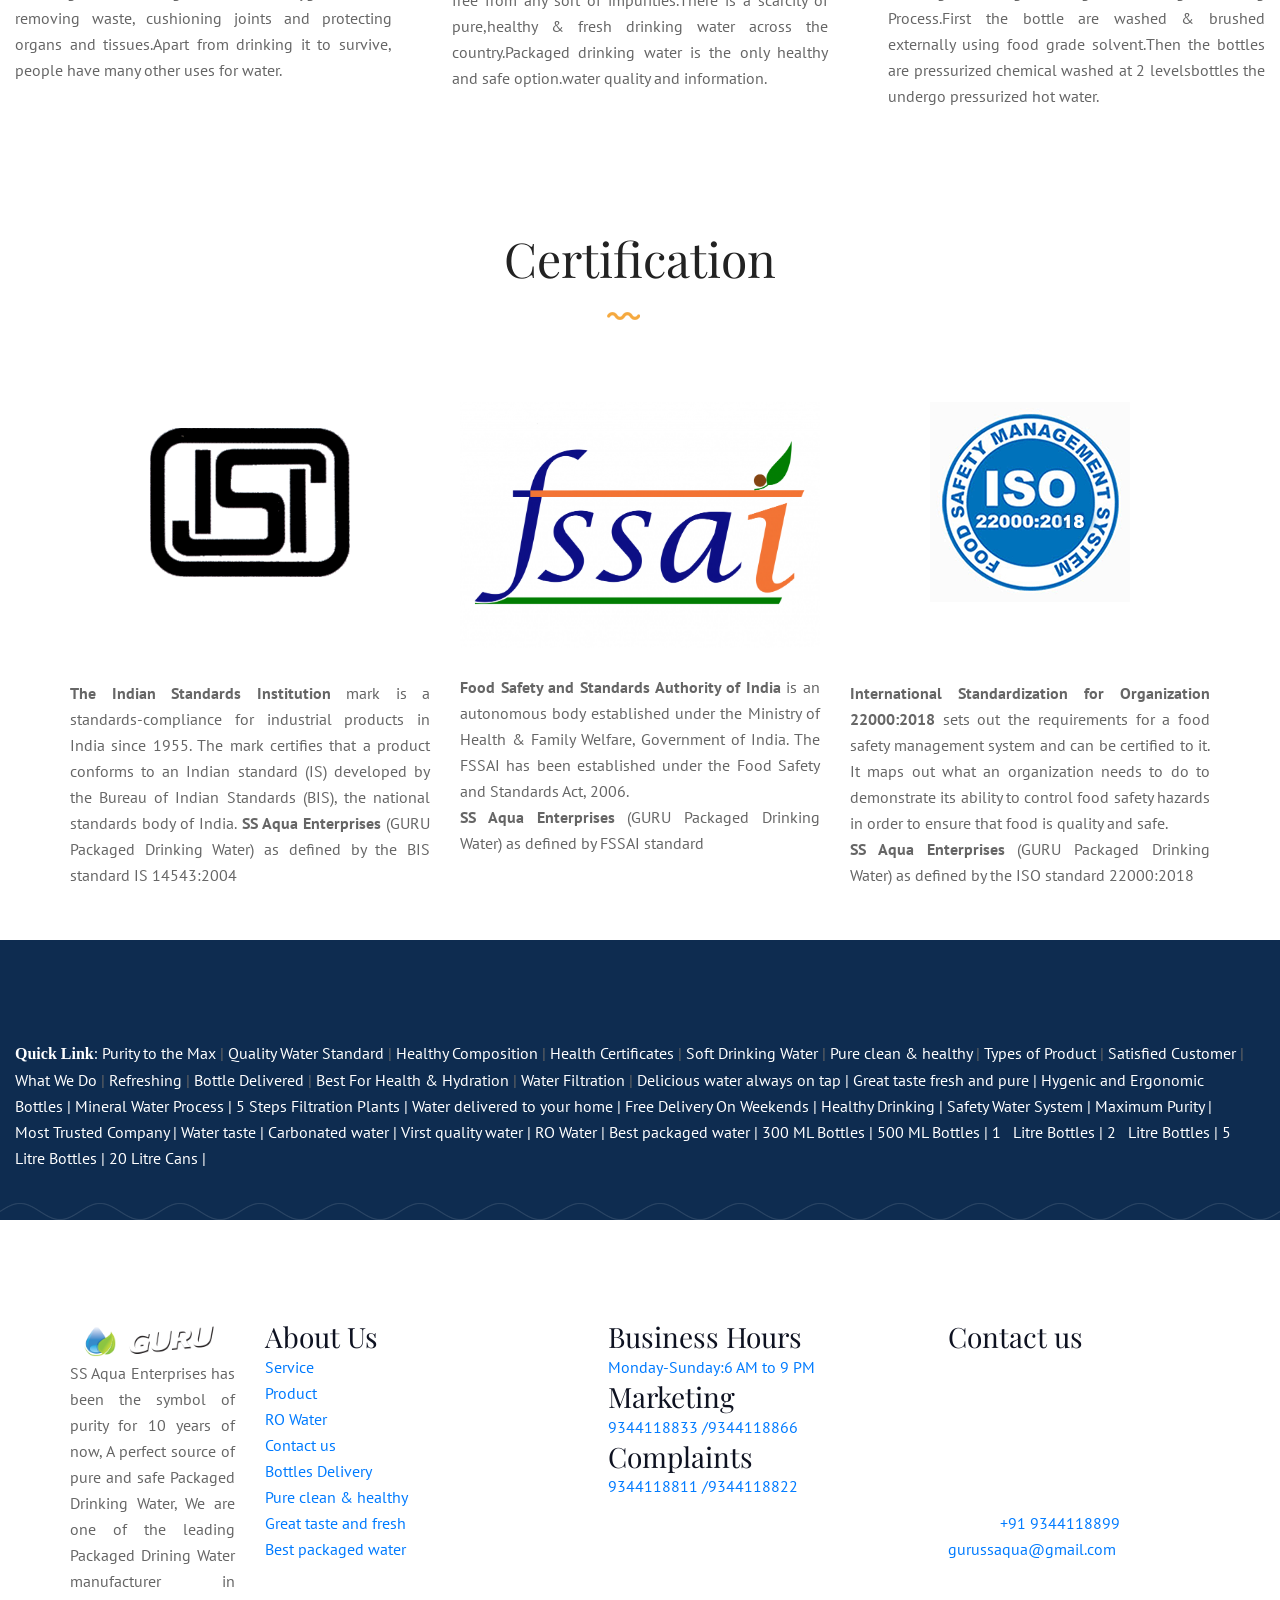
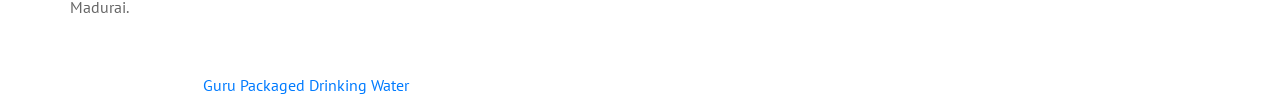
==== commit 468fe628: "Restore original Guru website" ====
--- a/about.html
+++ b/about.html
@@ -1,35 +1,517 @@
-<!doctype html>
-<html lang="en">
-<head>
-  <meta charset="utf-8">
-  <meta name="viewport" content="width=device-width, initial-scale=1">
-  <meta name="description" content="Learn about Guru Packaged Drinking Water, Madurai's trusted source for hygienically packed drinking water.">
-  <meta name="robots" content="index,follow">
-  <link rel="canonical" href="https://varthagan.github.io/landing-page/about.html">
-  <meta property="og:type" content="website">
-  <meta property="og:title" content="About Guru Packaged Drinking Water, Madurai">
-  <meta property="og:description" content="Hygienically packed drinking water for homes, offices and events in Madurai.">
-  <title>About Guru Packaged Drinking Water | Madurai</title>
-  <link rel="preconnect" href="https://fonts.googleapis.com">
-  <link rel="preconnect" href="https://fonts.gstatic.com" crossorigin>
-  <link href="https://fonts.googleapis.com/css2?family=DM+Sans:wght@400;500;600;700&family=Manrope:wght@600;700;800&display=swap" rel="stylesheet">
-  <link rel="stylesheet" href="styles.css">
-  <link rel="stylesheet" href="footer.css">
-  <link rel="stylesheet" href="about.css"><link rel="stylesheet" href="customers.css">
-</head>
-<body>
-  <header class="site-header">
-    <a class="brand" href="index.html" aria-label="Guru Water home"><img src="images/logo.png" alt="Guru Water"></a>
-    <nav aria-label="Primary navigation"><a href="index.html#products">Products</a><a href="service.html">Our services</a><a href="about.html" aria-current="page">About us</a><a href="index.html#contact">Contact</a></nav>
-    <a class="button button-small" href="tel:+919344118899">Order now <span>→</span></a>
-  </header>
-  <main id="top">
-    <section class="about-hero"><div><p class="eyebrow">Guru Packaged Drinking Water</p><h1>Purity is our<br><em>everyday promise.</em></h1><p>For more than a decade, SS Aqua Enterprises has supplied Madurai with clean, dependable packaged drinking water.</p></div><img src="images/icons/bottle-20L.png" alt="Guru 20 litre packaged drinking water can"></section>
-    <section class="about-content"><div><p class="eyebrow">Made for Madurai</p><h2>A reliable source of <em>everyday hydration.</em></h2></div><div><p>From homes and offices to events and shops, Guru makes it simple to keep fresh drinking water close by. Every pack is prepared with careful filtration and hygienic handling.</p><p>We offer convenient sizes from 300 ml bottles to 20 litre cans, with delivery available seven days a week.</p><a class="button" href="tel:+919344118899">Order water <span>→</span></a></div></section>
-    <section class="promise about-promise"><div><p class="eyebrow">What guides us</p><h2>Clear standards.<br><em>Consistent care.</em></h2></div><div class="promise-list"><article><b>01</b><h3>Quality focused</h3><p>Careful filtration and hygienic packaging guide every bottle.</p></article><article><b>02</b><h3>Made for every need</h3><p>Convenient pack sizes for daily use, workplaces and gatherings.</p></article><article><b>03</b><h3>Local delivery</h3><p>Serving Madurai from 6 AM to 9 PM, every day.</p></article></div></section>
-    <section class="customers" aria-labelledby="customers-title"><div class="customers-heading"><p class="eyebrow">Trusted by businesses</p><h2 id="customers-title">Our <em>customers.</em></h2></div><ul class="customer-grid" aria-label="Our customers"><li><img src="images/customers/benz.svg" alt="Benz"></li><li><img src="images/customers/skoda.svg" alt="Škoda"></li><li><img src="images/customers/mg.svg" alt="MG"></li><li><img src="images/customers/kia.svg" alt="Kia"></li><li><img src="images/customers/nissan.svg" alt="Nissan"></li><li><img src="images/customers/maruthi.svg" alt="Maruthi"></li><li><img src="images/customers/triumph.svg" alt="Triumph"></li><li><img src="images/customers/sbi.svg" alt="SBI"></li><li><img src="images/customers/vinfast.svg" alt="VinFast"></li><li><img src="images/customers/anuj-tiles.svg" alt="Anuj Tiles"></li></ul></section>
-  </main>
-  <footer id="site-footer"></footer>
-  <script src="footer.js"></script>
-</body>
-</html>
++<!DOCTYPE html>+<html lang="en">+<head>+<meta charset="utf-8">+<meta http-equiv="X-UA-Compatible" content="IE=edge">+<meta name="viewport" content="width=device-width, initial-scale=1.0, maximum-scale=1.0, user-scalable=0">++<title>Guru Packaged Drinking Water</title>++<!-- Fav Icon -->+<link rel="icon" href="images/favicon.png" type="image/x-icon">++<!-- Google Fonts -->+<link href="https://fonts.googleapis.com/css?family=PT+Sans:400,400i,700,700i&display=swap" rel="stylesheet">+<link href="https://fonts.googleapis.com/css?family=Playfair+Display:400,400i,700,700i,900,900i&display=swap" rel="stylesheet">++<!-- Stylesheets -->+<link href="css/font-awesome-all.css" rel="stylesheet">+<link href="css/flaticon.css" rel="stylesheet">+<link href="css/owl.css" rel="stylesheet">+<link href="css/bootstrap.css" rel="stylesheet">+<link href="css/jquery.fancybox.min.css" rel="stylesheet">+<link href="css/animate.css" rel="stylesheet">+<link href="css/imagebg.css" rel="stylesheet">+<link href="css/jquery-ui.css" rel="stylesheet">+<link href="css/color.css" rel="stylesheet">+<link href="css/style.css" rel="stylesheet">+<link href="css/responsive.css" rel="stylesheet">++<!-- Global site tag (gtag.js) - Google Analytics -->+<script async src="https://www.googletagmanager.com/gtag/js?id=UA-175041054-1"></script>+<script>+  window.dataLayer = window.dataLayer || [];+  function gtag(){dataLayer.push(arguments);}+  gtag('js', new Date());++  gtag('config', 'UA-175041054-1');+</script>++</head>+++<!-- page wrapper -->+<body class="boxed_wrapper">++    <!-- preloader -->+    <div class="preloader"></div>+    <!-- preloader -->++    <!-- main header -->+    <header class="main-header style-two">+        <!-- header-top -->+        <div class="header-top">+            <div class="auto-container clearfix">+                <div class="top-left pull-left">+                    <ul class="info-box clearfix">+                        <li><i class="fas fa-phone"></i>For Orders <a href="tel:9344118899" class="phone">9344118899</a></li>+                        <li><i class="fas fa-envelope-open"></i><a href="mailto:gurussaqua@gamil.com">gurussaqua@gmail.com</a></li>+                        <li><i class="fas fa-clock"></i>Monday to sunday 6 AM to 9 PM</li>+                    </ul>+                </div>+        </div>+        <!-- header-top end -->+        <div class="outer-container">+            <div class="auto-container">+                <div class="header-upper clearfix">+                    <div class="upper-left pull-left clearfix">+                        <figure class="logo-box"><a href="index.html"><img src="images/logo.png" alt=""></a></figure>+                    </div>+                    <div class="upper-right pull-right clearfix">+                        <div class="menu-area pull-left">+                            <!--Mobile Navigation Toggler-->+                            <div class="mobile-nav-toggler">+                                <i class="icon-bar"></i>+                                <i class="icon-bar"></i>+                                <i class="icon-bar"></i>+                            </div>+                            <nav class="main-menu navbar-expand-md navbar-light">+                                <div class="collapse navbar-collapse show clearfix" id="navbarSupportedContent">+                                    <ul class="navigation clearfix">+                                                <li><a href="index.html">Home</a></li>+                                        </li> +                                                <li><a href="about.html">About Us</a></li> +                                        </li>+                                                <li><a href="service.html">Our Service</a></li>+                                        </li>           +                                                <li><a href="product.html">product</a></li>+                                        </li> +                                        <li><a href="contact.html">Contact</a></li>+                                    </ul>+                                </div>+                            </nav>+                        </div>+        <!--sticky Header-->+        <div class="sticky-header">+            <div class="auto-container clearfix">+                <figure class="logo-box"><a href="index.html"><img src="images/small-logo.png" alt=""></a></figure>+                <div class="menu-area">+                    <nav class="main-menu clearfix">+                        <!--Keep This Empty / Menu will come through Javascript-->+                    </nav>+                </div>+            </div>+        </div>+    </header>+    <!-- main-header end -->++    <!-- Mobile Menu  -->+    <div class="mobile-menu">+        <div class="menu-backdrop"></div>+        <div class="close-btn"><i class="fas fa-times"></i></div>+        +        <nav class="menu-box">+            <div class="nav-logo"><a href="index.html"><img src="images/footer-logo.png" alt="" title=""></a></div>+            <div class="menu-outer"><!--Here Menu Will Come Automatically Via Javascript / Same Menu as in Header--></div>+            <div class="contact-info">+                <h4>Contact Info</h4>+                <ul>+                    <li>S.No: 85/3B, Plot no:1,<br /> Sivashakthi Nagar<br /> Vedarpuliyankulam<br /> Madurai 625006 Tamil Nadu</li>+                    <li><a href="tel:+919344118899">+91 9344118899</a></li>+                    <li><a href="mailto:gurussaqua@gmail.com">gurussaqua@gmail.com</a></li>+                </ul>+            </div>+        </nav>+    </div><!-- End Mobile Menu -->+++    <!--Page Title-->+    <section class="page-title centred" style="background-image: url(images/background/page-ttitle7.jpg);">+        <div class="auto-container">+            <div class="content-box">+                <h1>About Us</h1>+                <div class="text">Pure Quality Drinking Water</div>+            </div>+        </div>+    </section>+    <!--End Page Title-->++  <!-- fact-counter -->+    <section class="fact-counter padding_bottom_100">+        <div class="auto-container">+            <div class="sec-title text-center">+                <h1><a id="WQaI">Water Quality and Information</a></h1>+                <p class="content" align="justify"> <b>GURU Packaged Drinking Water</b> as defined by the BIS standard IS 14543:2004. <b>Guru Packaged drinking Water</b> comes with the assurance of safety from <b>SS Aqua Enterprise</b>, That is why we introduced Guru with reverse-osmosis along with the latest technology to ensure purity of water. Because we believe that right to pure, Safe drinking water is fundamental. From the incoming water to finished pure water,strict engineering design and robot process control are instrumental in ensuring the consistent purity of <b>Guru Packed drinking water</b>. Our in plant testing and external, third party testing on 20+ parameter's help in assuring we meet and exceed the water quality standards set forth by BIS. We treat the water for Guru to meet the consistent standards the our consumers desire and our purification process is designed so that we can meet these as strict standards.</p></br>+            </div>+        </div>+++    <!-- composition-section -->+   <section class="composition-section bg-color-1">+        <div class="border-shap">+            <div class="border-1" style="background-image: url(images/icons/border-1.png);"></div>+            <div class="border-2" style="background-image: url(images/icons/border-2.png);"></div>+        </div>+        <div class="auto-container">+            <div class="sec-title text-center">+                <h1><a id="GPDW">Guru Packaged Drinking Water<br />Composition</a></h1>+            </div>+            <div class="upper-content">+                <div class="row clearfix">+                    <div class="col-lg-4 col-md-12 col-sm-12 left-column">+                        <div class="inner-box">+                            <div class="single-item wow slideInLeft" data-wow-delay="0ms" data-wow-duration="1500ms">+                                <figure class="icon-box">+                                    <span>K+</span>+                                    <img src="images/icons/water-drop-1.png" alt="">+                                </figure>+                                <h3><a href="#">Potassium</a></h3>+                                <h5>2.5 mg/L</h5>+                                <div class="text" align="justify"> It help regulate everything from your kidneys to your heart function.</div>+                            </div>+                            <div class="single-item wow slideInLeft" data-wow-delay="300ms" data-wow-duration="1500ms">+                                <figure class="icon-box">+                                    <span>Fl</span>+                                    <img src="images/icons/water-drop-1.png" alt="">+                                </figure>+                                <h3><a href="#">Fluoride</a></h3>+                                <h5>0.5 mg/L</h5>+                                <div class="text" align="justify"> PHS recommends a fluoride concentration of 0.7 mg/L (parts per million [ppm]) .</div>+                            </div>+                        </div>+                    </div>+                    <div class="col-lg-4 col-md-12 col-sm-12 image-column">+                        <div class="image-box">+                            <div class="pattern-bg" style="background-image: url(images/icons/pattern-2.png);"></div>+                            <figure class="image wow slideInUp" data-wow-delay="0ms" data-wow-duration="1500ms"><img src="images/resource/water-glass-1.png" alt=""></figure>+                        </div>+                    </div>+                    <div class="col-lg-4 col-md-12 col-sm-12 right-column">+                        <div class="inner-box">+                            <div class="single-item wow slideInRight" data-wow-delay="0ms" data-wow-duration="1500ms">+                                <figure class="icon-box">+                                    <span>Cl</span>+                                    <img src="images/icons/water-drop-1.png" alt="">+                                </figure>+                                <h3><a href="#">Chloride</a></h3>+                                <h5>350a mg/L</h5>+                                <div class="text" align="justify">Chloride ions come into solution in water in underground aquifers.</div>+                            </div>+                            <div class="single-item wow slideInRight" data-wow-delay="300ms" data-wow-duration="1500ms">+                                <figure class="icon-box">+                                    <span>Mg</span>+                                    <img src="images/icons/water-drop-1.png" alt="">+                                </figure>+                                <h3><a href="#">Magnesium</a></h3>+                                <h5>14.5 mg/L</h5>+                                <div class="text" align="justify">Magnesium is one of many electrolytes in your body and normal levels of magnesium are important for the maintenance of heart and nervous system function.+                                 </div>+                            </div>+                        </div>+                    </div>+                </div>+            </div>+            <div class="lower-content clearfix">+                <div class="single-item wow slideInUp" data-wow-delay="0ms" data-wow-duration="1500ms">+                    <h3>Nitrates</h3>+                    <h5>2 mg/L</h5>+                </div>+                <div class="single-item wow slideInUp" data-wow-delay="200ms" data-wow-duration="1500ms">+                    <h3>Bicarbonates</h3>+                    <h5>157 mg/L</h5>+                </div>+                <div class="single-item wow slideInUp" data-wow-delay="400ms" data-wow-duration="1500ms">+                    <h3>Sulphates</h3>+                    <h5>5.6 mg/L</h5>+                </div>+                <div class="single-item wow slideInUp" data-wow-delay="600ms" data-wow-duration="1500ms">+                    <h3>Sodium</h3>+                    <h5>0.4 mg/L</h5>+                </div>+            </div>+        </div>+    </section></br>+    <!-- composition-section end -->++    +     <!-- feature-section -->+   <section class="feature-section trust-section">+        <div class="auto-container">+            <div class="sec-title text-center">+                <h1><a id="WiRO">What is Reverse Osmosis ?</a></h1>+                          <p class="content" align="justify">Reverse Osmosis works by using a high pressure pump to increase the pressure on the salt side of the RO and force the water across the semi-permeable RO membrane, leaving almost all (around 95% to 99%) of dissolved salts behind in the reject stream.Reverse osmosis removes contaminants from unfiltered water, or feed water, when pressure forces it through a semipermeable membrane. Water flows from the more concentrated side (more contaminants) of the RO membrane to the less concentrated side (fewer contaminants) to provide clean drinking water. The fresh water produced is called the permeate. The concentrated water left over is called the waste or brine.A semipermeable membrane has small pores that block contaminants but allow water molecules to flow through. In osmosis, water becomes more concentrated as it passes through the membrane to obtain equilibrium on both sides. Reverse osmosis, however, blocks contaminants from entering the less concentrated side of the membrane. For example, when pressure is applied to a volume of saltwater during reverse osmosis, the salt is left behind and only clean water flows through.</p>+                    </div> +                </div>+                <div class="auto-container">+            <div class="sec-title text-center">+                <h1>Guru System Reverse Osmosis work ?</h1>+                 <p class="content" align="justify">A  reverse osmosis system removes sediment and chlorine from water with a prefilter before it forces water through a semipermeable membrane to remove dissolved solids. After water exits the RO membrane, it passes through a postfilter to polish the drinking water before it enters a dedicated faucet. Reverse osmosis systems have various stages depending on their number of prefilters and postfilters.</p>+            </div>+        </div>+        <div class="auto-container">+            <div class="sec-title text-center">+                <h1>Stages of RO systems</h1>+                <p class="content" align="justify">The RO membrane is the focal point of a reverse osmosis system, but an RO system also includes other types of filtration. RO systems are made up of 3, 4, or 5 stages of filtration. Every reverse osmosis water system contains a sediment filter and a carbon filter in addition to the RO membrane. The filters are called either prefilters or postfilters depending on whether water passes through them before or after it passes through the membrane.</p></br>+        <div class="auto-container">+            <div class="sec-title text-left">+            <h4>Each type of system contains one or more of the following filters:</h4></br>+                <b>Carbon filter:</b> Reduces volatile organic compounds (VOCs), chlorine, and other contaminants that give water a bad taste or odor</br>+                <b>Semi-permeable membrane:</b> Removes up to 98% of total dissolved solids(TDS)</br></br>+                +                 <div class="auto-container">+            <div class="sec-title text-center">+                <figure class="image-box wow flipInY" data-wow-delay="600ms" data-wow-duration="1500ms"><a href="images/resource/video-3.jpg" class="lightbox-image" data-fancybox="gallery"><img src="images/resource/how-ro-systems-work.gif" alt=""></a></figure>+                   </div>+               </div>+                <p class="content" align="justify">When water first enters an RO system, it goes through prefiltration. Prefiltration typically includes a carbon filter and a sediment filter to remove sediment and chlorine that could clog or damage the RO membrane. Next, water goes through the reverse osmosis membrane where dissolved particles, even too small to be seen with an electron microscope, are removed. After filtration, water flows to the storage tank, where it is held until needed. A reverse osmosis system continues to filter water until the storage tank is full and then shuts off. Once you turn on your drinking water faucet, water comes out of the storage tank through another postfilter to polish drinking water before it gets to your faucet.</p></br>+                </div>+              </div>+    </section>+    <!-- feature-section end -->++    <!-- video-section -->+    <section class="video-section">+        <div class="lower-content">+            <div class="row clearfix">+                <div class="col-lg-4 col-md-6 col-sm-12 image-column">+                    <figure class="image-box wow flipInY" data-wow-delay="300ms" data-wow-duration="1500ms"><a href="images/resource/video-2.jpg" class="lightbox-image" data-fancybox="gallery"><img src="images/resource/video-2.jpg" alt=""></a></figure>+                        <br/>+                        <h3 class="text-align-center">+                            <a id="Iow">Importance of Water</a>+                        </h3>+                        <br />+                          <br />+                         <li class="text" align="justify">Next to oxygen, water is our body's most important nutrient. water ranks first as the single most abundant substance in the human body,An adult body is composed of about 60% wate.water played a virtual role in regulating our body temperature at a perfect 98.6 degrees, delivering nutrients and oxygen to cells, removing waste, cushioning joints and protecting organs and tissues.Apart from drinking it to survive, people have many other uses for water.<li>+                </div>+                <div class="col-lg-4 col-md-6 col-sm-12 image-column">+                    <figure class="image-box wow flipInY" data-wow-delay="00ms" data-wow-duration="1500ms"><a href="images/resource/video-1.jpg" class="lightbox-image" data-fancybox="gallery"><img src="images/resource/video-1.jpg" alt=""></a></figure>+                        <br/>+                        <h3 class="text-align-center">+                            <a id="IoPd">Importance of Packed drinking water </a>+                        </h3>+                         <br /><li class="text" align="justify">70% of diseases are water borne, which lead to serious illness. Hygienic water is a necessity. Packaged drinking water is your safest source.With increasing industrial pollution, water has become unsafe.Packed drinking water is free from any industrial pollutants.in fact it's free from any sort of impurities.There is a scarcity of pure,healthy & fresh drinking water across the country.Packaged drinking water is the only healthy and safe option.water quality and information.<li>+                </div>+                +                <div class="col-lg-4 col-md-6 col-sm-12 image-column">+                        <figure class="image-box wow flipInY" data-wow-delay="600ms" data-wow-duration="1500ms"><a href="images/resource/video-3.jpg" class="lightbox-image" data-fancybox="gallery"><img src="images/resource/video-3.jpg" alt=""></a></figure>+                        <br/>+                        <h3 class="text-align-center">+                            <a id="OPP">Our Purification Process</a>+                        </h3>+                        <br />+                          <br />+                         <li class="text" align="justify">All bottled waters are not the same. We has purification system which remove things Chloride,salt & other substances that can affect a water's taste, So the only thing you taste in your water is water.Each bottle before filling under goes the following automatic washing ,cleaning, Rinsing, disinfecting sterilizing Process.First the bottle are washed & brushed externally using food grade solvent.Then the bottles are pressurized chemical washed at 2 levelsbottles the undergo pressurized hot water.<li>+                </div>+            </div>+        </div>+    </section> +    <!-- video-section end -->++    <!-- Certification-section -->+    <section class="Certification-section">+    <div class="auto-container">+            <div class="sec-title text-center">+                <h1>Certification</h1>+            </div>+            <div class="lower-content">+                <div class="row clearfix">+                    <div class="col-lg-4 col-md-6 col-sm-12 image-column">+                        <figure class="image-box wow flipInY text-align-center" data-wow-delay="00ms" data-wow-duration="1500ms">+                            <img src="images/resource/isi.png" alt="">+                        </figure></br ></br >+                        </br > <li class="text" align="justify"><b>The Indian Standards Institution</b> mark is a standards-compliance for industrial products in India since 1955. The mark certifies that a product conforms to an Indian standard (IS) developed by the Bureau of Indian Standards (BIS), the national standards body of India. <b>SS Aqua Enterprises </b> (GURU Packaged Drinking Water) as defined by the BIS standard IS 14543:2004</li>+                    </div>+                    +                    <div class="col-lg-4 col-md-6 col-sm-12 image-column">+                        <figure class="image-box wow flipInY" data-wow-delay="300ms" data-wow-duration="1500ms"><img src="images/resource/FASSI.png" alt=""></a></figure>+                     <li class="text" align="justify"></br><b>Food Safety and Standards Authority of India</b> is an autonomous body established under the Ministry of Health & Family Welfare, Government of India. The FSSAI has been established under the Food Safety and Standards Act, 2006.<br/> <b>SS Aqua Enterprises </b> (GURU Packaged Drinking Water) as defined by FSSAI standard</li></li>+                    </div>++                    <div class="col-lg-4 col-md-5 col-sm-12 image-column">+                        <figure class="image-box wow flipInY text-align-center" data-wow-delay="600ms" data-wow-duration="1500ms"><img src="images/resource/iso.jpg" alt=""></a></figure></br ></br >+                        <li class="text" align="justify"></br ><b>International Standardization for Organization  22000:2018</b> sets out the requirements for a food safety management system and can be certified to it. It maps out what an organization needs to do to demonstrate its ability to control food safety hazards in order to ensure that food is quality and safe. <br/> <b>SS Aqua Enterprises </b> (GURU Packaged Drinking Water) as defined by the ISO standard 22000:2018</li>+                    </div>++                </div>+            </div>+        </div>+    </section></br></br>+    <!-- Certification-section end -->+++  + +    <!-- main-footer -->+     <footer class="main-footer">+        <div class="footer-top">+            <div class="border-shap">+                <div class="border-3" style="background-image: url(images/icons/border-4.png);"></div>+            </div>+            +             <!--  Quick-Link -->+            <section class="team-section">+                 <div class="col-lg-12 col-md-3 col-sm-12 footer-column">+                             <nav class="main-menu navbar-expand-md navbar-light">+                                <div class="collapse navbar-collapse show clearfix" id="navbarSupportedContent">+                                    <ul class="navigation clearfix">+                <font size="3.5" face="Aria" color="#fff"><span class="widget-title"> <b>Quick Link</b><!-- -->: </span></b></font>+                <a href="index.html#MP"> <font color="#fff">Purity to the Max</font> </a> <!-- -->|</span>+                <a href="about.html#WQaI"><font color="#fff"> Quality Water Standard</font> </a> <!-- -->|</span>+                <a href="about.html#GPDW"><font color="#fff"> Healthy Composition</font> </a> <!-- -->|</span>+                <a href="index.html#Quality Certified"><font color="#fff"> Health Certificates</font> </a> <!-- -->|</span>+                <a href="service.html#BWD"><font color="#fff"> Soft Drinking Water</font> </a> <!-- -->|</span>+                <a href="service.html#OPP"><font color="#fff"> Pure clean & healthy</font> </a> <!-- -->|</span>+                <a href="service.html#BD"><font color="#fff"> Types of Product</font> </a> <!-- -->|</span>+                <a href="service.html#QS&P"><font color="#fff"> Satisfied Customer</font> </a> <!-- -->|</span>+                <a href="service.html#WWD"><font color="#fff"> What We Do</font> </a> <!-- -->|</span>+                <a href="service.html#QW"><font color="#fff"> Refreshing</font> </a> <!-- -->|</span>+                <a href="index.html#MP"><font color="#fff"> Bottle Delivered</font> </a> <!-- -->|</span>+                <a href="about.html#WQaI"><font color="#fff"> Best For Health & Hydration</font> </a> <!-- -->|</span>+                <a href="index.html#5SF"><font color="#fff"> Water Filtration</font> </a> <!-- -->|</span>+                <a href="product.html#BWD"><font color="#fff"> Delicious water always on tap</a> <!-- -->|</span>+                <a href="service.html#Qw"><font color="#fff"> Great taste fresh and pure</font> </a> <!-- -->|</span>+                <a href="service.html"><font color="#fff"> Hygenic and Ergonomic Bottles</font> </a> <!-- -->|</span></b>+                <a href="service.html"><font color="#fff"> Mineral Water Process</font> </a> <!-- -->|</span></b>+                <a href="index.html#5SF"><font color="#fff"> 5 Steps Filtration Plants</font> </a> <!-- -->|</span>+                <a href="product.html#BWD"><font color="#fff"> Water delivered to your home</font> </a> <!-- -->|</span>+                <a href="product.html#BWD"><font color="#fff"> Free Delivery On Weekends</font> </a> <!-- -->|</span>  +                <a href="product.html#OPP"><font color="#fff"> Healthy Drinking</font> </a> <!-- -->|</span>+                <font color="#fff"> Safety Water System</font> </a> <!-- -->|</span>+                <a href="index.html#MP"><font color="#fff"> Maximum Purity</font> </a> <!-- -->|</span>+                <a href="index.html"><font color="#fff"> Most Trusted Company</font> </a> <!-- -->|</span>+                <a href="service.html#S&P"><font color="#fff"> Water taste</font> </a> <!-- -->|</span>+                <a href="product.html#BWD"><font color="#fff"> Carbonated water</font> </a> <!-- -->|</span>+                <a href="product.html#BWD"><font color="#fff"> Virst quality  water</font> </a> <!-- -->|</span>+                <a href="about.html#WiRO"><font color="#fff"> RO Water</font> </a> <!-- -->|</span>+                <a href="product.html#BWD"><font color="#fff"> Best packaged water</font> </a> <!-- -->|</span>+                <a href="product.html#BWD"><font color="#fff"> 300 ML Bottles</font> </a> <!-- -->|</span>+                <a href="product.html#BWD"><font color="#fff"> 500 ML  Bottles</font> </a> <!-- -->|</span>+                <a href="product.html#BWD"><font color="#fff"> 1 &nbsp; Litre  Bottles</font> </a> <!-- -->|</span>+                <a href="product.html#BWD"><font color="#fff"> 2 &nbsp; Litre  Bottles</font> </a> <!-- -->|</span>+                <a href="product.html#BWD"><font color="#fff"> 5 &nbsp; Litre  Bottles</font> </a> <!-- -->|</span>+                <a href="product.html#BWD"><font color="#fff"> 20 Litre  Cans</font> </a> <!-- -->|</span>+                 </nav>+               </ul>+            </div>+          </div>+    </section>+    <!-- Quick-Link end -->+        +    <!--Need to be change-End -->++        <div class="footer-upper">+            <div class="auto-container">+                <div class="widget-section wow fadeInUp" data-wow-delay="300ms" data-wow-duration="1500ms">+                    <div class="row clearfix">+                        <div class="col-lg-2 col-md-5 col-sm-10 footer-column">+                            <div class="logo-widget footer-widget">+                                <figure class="footer-logo"><a href="index.html"><img src="images/footer-logo.png" alt=""></a></figure>+                                <div class="text" align="justify">+                                    SS Aqua Enterprises has been the symbol of purity for 10 years of now, A perfect source of pure and safe Packaged Drinking Water, We are one of the leading Packaged Drining Water manufacturer in Madurai.+                                </div>+                            </div>+                        </div>++                        <div class="col-lg-3 col-md-3 col-sm-12 footer-column">+                            <div class="links-widget footer-widget">+                                <h3 class="widget-title">About Us</h3>+                                <div class="widget-content">+                                    <ul class="list clearfix">+                                        <li><a href="service.html">Service</a></li>+                                        <li><a href="product.html">Product</a></li>+                                        <li><a href="product.html">RO Water</a></li>+                                        <li><a href="contact.html">Contact us</a></li>+                                        <li><a href="product.html">Bottles Delivery</a></li>+                                        <li><a href="product.html">Pure clean & healthy</a></li>+                                        <li><a href="product.html">Great taste and fresh</a></li>+                                        <li><a href="product.html">Best packaged water</a> </li>+                                    </ul>+                                </div>+                            </div>+                        </div>+                          +                          <div class="col-lg-4 col-md-3 col-sm-12 footer-column">+                        <div class="links-widget footer-widget" style="margin-left: 50px;">+                            <h3 class="widget-title">Business Hours</h3>+                            <div class="widget-content">+                                <ul class="list clearfix">+                                    <li><a href="#"> Monday-Sunday:6 AM to 9 PM</a></li>+                                     <h3 class="widget-title">Marketing</h3>+                            <div class="widget-content">+                                <ul class="list clearfix">+                                    <li><a href="#">9344118833 /9344118866</a></li>+                                     <h3 class="widget-title">Complaints</h3>+                            <div class="widget-content">+                                <ul class="list clearfix">+                                    <li><a href="#">9344118811 /9344118822</a></li>+                                </ul>+                            </div>+                        </div>+                    </div> +              </div>+          </div>++                        <div class="col-lg-3 col-md-6 col-sm-12 footer-column">+                            <div class="contact-widget footer-widget">+                                <h3 class="widget-title">Contact us</h3>+                                <div class="widget-content">+                                    <ul class="list clearfix">+                                        <li>SS Aqua Enterprises <br />S.No: 85/3B, Plot no:1,<br /> Sivashakthi Nagar<br /> Vedarpuliyankulam<br /> Madurai 625006<br /> Tamil Nadu</li>+                                        <li>Call Us <a href="tel:9344118899">+91 9344118899</a></li>+                                       <li><a href="mailto:gurussaqua@gmail.com">gurussaqua@gmail.com</a></li>+                                    </ul>+                                </div>+                            </div>+                        </div>+                    </div>+                </div>+            </div>+        </div>+              +        </br></br><div class="footer-bottom">+            <div class="auto-container">+                <div class="copyright">Copyrights &copy; 2020 <a href="#">Guru Packaged Drinking Water</a>. All rights reserved.</div>+            </div>+        </div>+    </footer>+    <!-- main-footer end -->++           +++<!--Scroll to top-->+<button class="scroll-top scroll-to-target" data-target="html">+    <span class="fas fa-angle-up"></span>+</button>++++<!--Scroll to top-->+<button class="scroll-top scroll-to-target" data-target="html">+    <span class="fas fa-angle-up"></span>+</button>+++<!-- jequery plugins -->+<script src="js/jquery.js"></script>+<script src="js/popper.min.js"></script>+<script src="js/bootstrap.min.js"></script>+<script src="js/owl.js"></script>+<script src="js/wow.js"></script>+<script src="js/validation.js"></script>+<script src="js/jquery.fancybox.js"></script>+<script src="js/scrollbar.js"></script>+<script src="js/jquery-ui.js"></script> +<script src="js/appear.js"></script>++<!-- map script -->+<!-- <script src="http://maps.google.com/maps/api/js?key=AIzaSyATY4Rxc8jNvDpsK8ZetC7JyN4PFVYGCGM"></script>+<script src="js/gmaps.js"></script>+<script src="js/map-helper.js"></script> -->++<!-- main-js -->+<script src="js/script.js"></script>++</body><!-- End of .page_wrapper -->+</html>
--- a/css/flaticon.css
+++ b/css/flaticon.css
@@ -0,0 +1,50 @@
+	/*
+  	Flaticon icon font: Flaticon
+  	Creation date: 28/11/2019 11:39
+  	*/
+
+@font-face {
+  font-family: "Flaticon";
+  src: url("../fonts/Flaticon.eot");
+  src: url("../fonts/Flaticon.eot?#iefix") format("embedded-opentype"),
+       url("../fonts/Flaticon.woff2") format("woff2"),
+       url("../fonts/Flaticon.woff") format("woff"),
+       url("../fonts/Flaticon.ttf") format("truetype"),
+       url("../fonts/Flaticon.svg#Flaticon") format("svg");
+  font-weight: normal;
+  font-style: normal;
+}
+
+@media screen and (-webkit-min-device-pixel-ratio:0) {
+  @font-face {
+    font-family: "Flaticon";
+    src: url("../fonts/Flaticon.svg#Flaticon") format("svg");
+  }
+}
+
+[class^="flaticon-"]:before, [class*=" flaticon-"]:before,
+[class^="flaticon-"]:after, [class*=" flaticon-"]:after {   
+  font-family: Flaticon;
+  font-style: normal;
+}
+
+.flaticon-telephone:before { content: "\f100"; }
+.flaticon-magnifying-glass:before { content: "\f101"; }
+.flaticon-search:before { content: "\f102"; }
+.flaticon-supermarket:before { content: "\f103"; }
+.flaticon-drop-leaf-table:before { content: "\f104"; }
+.flaticon-water:before { content: "\f105"; }
+.flaticon-teardrop:before { content: "\f106"; }
+.flaticon-water-barrel:before { content: "\f107"; }
+.flaticon-online-shop:before { content: "\f108"; }
+.flaticon-play-button-arrowhead:before { content: "\f109"; }
+.flaticon-right:before { content: "\f10a"; }
+.flaticon-back:before { content: "\f10b"; }
+.flaticon-user:before { content: "\f10c"; }
+.flaticon-comment-white-oval-bubble:before { content: "\f10d"; }
+.flaticon-movie:before { content: "\f10e"; }
+.flaticon-water-1:before { content: "\f10f"; }
+.flaticon-water-2:before { content: "\f110"; }
+.flaticon-top:before { content: "\f111"; }
+.flaticon-water-4:before { content: "\f112"; }
+.flaticon-water-3:before { content: "\f113"; }
--- a/css/imagebg.css
+++ b/css/imagebg.css
@@ -0,0 +1,200 @@
+
+/** image-bg css for Guru **/
+
+
+.main-slider .top-text:before{
+  position: absolute;
+  content: '';
+  background: url(../images/icons/wave-icon-1.png);
+  width: 33px;
+  height: 8px;
+  left: 0px;
+  top: 10px;
+  background-repeat: no-repeat;
+}
+
+.sec-title h1:before{
+  position: absolute;
+  content: '';
+  background: url(../images/icons/wave-icon-2.png);
+  width: 33px;
+  height: 8px;
+  right: 0px;
+  bottom: 0px;
+  background-repeat: no-repeat;
+}
+
+.feature-section .feature-block:before{
+  position: absolute;
+  content: '';
+  background: url(../images/icons/wave-icon-3.png);
+  width: 11px;
+  height: 50px;
+  top: 50%;
+  transform: translateY(-50%);
+  right: -5px;
+  background-repeat: no-repeat;
+}
+
+.composition-section .upper-content .inner-box .single-item .icon-box:before{
+  position: absolute;
+  content: '';
+  background: url(../images/icons/icon-1.png);
+  width: 80px;
+  height: 5px;
+  top: 50px;
+  background-repeat: no-repeat;
+}
+
+.composition-section .lower-content .single-item:before {
+  position: absolute;
+  content: '';
+  background: url(../images/icons/wave-icon-3.png);
+  width: 11px;
+  height: 50px;
+  top: 50%;
+  transform: translateY(-50%);
+  right: 5px;
+  background-repeat: no-repeat;
+}
+
+.news-block-one .inner-box .lower-content .inner .info-box:before {
+  position: absolute;
+  content: '';
+  background: url(../images/icons/icon-1.png);
+  width: 80px;
+  height: 5px;
+  left: 0px;
+  bottom: 0px;
+  background-repeat: no-repeat;
+}
+
+.main-slider.style-two:before{
+  position: absolute;
+  content: '';
+  background: url(../images/icons/wave-1.png);
+  width: 100%;
+  height: 143px;
+  left: 0px;
+  bottom: 0px;
+  background-repeat: repeat-x;
+  z-index: 2;
+}
+
+#content_block_three .inner-box h2:before{
+  position: absolute;
+  content: '';
+  background: url(../images/icons/icon-1.png);
+  width: 80px;
+  height: 5px;
+  left: 50%;
+  bottom: 0px;
+  transform: translateX(-50%);
+  background-repeat: no-repeat;
+}
+
+.fact-counter .counter-block:before {
+  position: absolute;
+  content: '';
+  background: url(../images/icons/wave-icon-3.png);
+  width: 11px;
+  height: 50px;
+  top: 50%;
+  transform: translateY(-50%);
+  right: -15px;
+  background-repeat: no-repeat;
+}
+
+.filtration-process .single-item h3:before {
+  position: absolute;
+  content: '';
+  background: url(../images/icons/wave-icon-2.png);
+  width: 33px;
+  height: 8px;
+  left: 50%;
+  transform: translateX(-50%);
+  bottom: 0px;
+  background-repeat: no-repeat;
+}
+
+.page-title:before {
+  position: absolute;
+  content: '';
+  background: url(../images/icons/wave-1.png);
+  width: 100%;
+  height: 143px;
+  left: 0px;
+  bottom: 0px;
+  background-repeat: repeat-x;
+}
+
+.faq-section .faq-title:before {
+  position: absolute;
+  content: '';
+  background: url(../images/icons/wave-icon-2.png);
+  width: 33px;
+  height: 8px;
+  left: 50%;
+  transform: translateX(-50%);
+  bottom: 0px;
+  background-repeat: no-repeat;
+}
+
+.default-sidebar .widget-title:before {
+  position: absolute;
+  content: '';
+  background: url(../images/icons/wave-icon-2.png);
+  width: 33px;
+  height: 8px;
+  left: 0px;
+  bottom: 0px;
+  background-repeat: no-repeat;
+}
+
+.shop-details .product-info-tabs .tab-btns li:before{
+  position: absolute;
+  content: '';
+  background: url(../images/icons/wave-icon-2.png);
+  width: 0px;
+  height: 8px;
+  left: 50%;
+  transform: translateX(-50%);
+  bottom: 0px;
+  background-repeat: no-repeat;
+  transition: all 500ms ease;
+}
+
+.blog-details-content .group-title:before {
+  position: absolute;
+  content: '';
+  background: url(../images/icons/wave-icon-2.png);
+  width: 33px;
+  height: 8px;
+  left: 0px;
+  bottom: 0px;
+  background-repeat: no-repeat;
+}
+
+.contact-section .title-text:before {
+  position: absolute;
+  content: '';
+  background: url(../images/icons/wave-icon-2.png);
+  width: 33px;
+  height: 8px;
+  left: 0px;
+  bottom: 0px;
+  background-repeat: no-repeat;
+}
+
+.preloader{
+  position: fixed; 
+  left:0px;
+  top:0px;
+  height:100%;
+  width: 100%;
+  z-index:999999;
+  background-color:#fff;
+  background-position:center center;
+  background-repeat:no-repeat;
+  background-image:url(../images/icons/preloader.gif);
+}
--- a/css/color.css
+++ b/css/color.css
@@ -0,0 +1,622 @@
+
+/* Colore-File */
+
+.theme-btn.style-one{
+  background: #346bae;
+}
+
+.theme-btn.style-two{
+  background: #f5a93f;
+}
+
+.theme-btn.style-one:before{
+  border-bottom: 60px solid #f5a93f;
+}
+
+.theme-btn.style-one:after{
+  border-bottom: 60px solid #f5a93f;
+}
+
+.theme-btn.style-two:before{
+  border-bottom: 60px solid #346bae;
+}
+
+.theme-btn.style-two:after{
+  border-bottom: 60px solid #346bae;
+}
+
+.bg-color-1{
+  background: #f3f9ff !important;
+}
+
+.bg-color-2{
+  background: #346bae !important;
+}
+
+.pagination li a:hover,
+.pagination li a.active{
+  border-color: #f5a93f;
+  background: #f5a93f;
+}
+
+.scroll-top{
+	background: #3f66f5;
+}
+
+.scroll-top:hover{
+  background: #f5a93f;
+}
+
+.main-header .outer-container .header-upper .upper-left .info-box .box .icon-box{
+	color: #f5a93f;
+}
+
+.main-header .outer-container .header-upper .upper-left .info-box .box h3 a:hover{
+  color: #f5a93f;
+}
+
+.main-menu .navigation > li:before{
+	background: #f5a93f;
+}
+
+.main-menu .navigation > li > ul{
+	border-top: 3px solid #f5a93f;
+}
+
+.main-menu .navigation > li > ul > li:hover{
+  background: #f5a93f;
+  border-color: #f5a93f;
+}
+
+.main-header .search-box-btn:hover{
+  background: #f5a93f;
+  color: #fff;
+}
+
+.main-header .outer-container .header-upper .upper-right .menu-right-content .cart-box a{
+	background: #346bae;
+}
+
+.main-header .outer-container .header-upper .upper-right .menu-right-content .cart-box a:hover{
+  background: #f5a93f;
+}
+
+.main-header .outer-container .header-upper .upper-right .menu-right-content .cart-box a span{
+	background: #f5a93f;
+}
+
+.main-header .outer-container .header-upper .upper-right .menu-right-content .cart-box a:hover span{
+  background: #346bae;
+}
+
+.main-slider .top-text{
+	color: #346bae;
+}
+
+.main-slider .owl-nav [class*="owl-"]{
+	background: #f5a93f;
+}
+
+.main-slider .owl-nav [class*="owl-"]:hover{
+  background: #346bae;
+  color: #fff;
+}
+
+.sticky-header .main-menu .navigation > li.current > a,
+.sticky-header .main-menu .navigation > li:hover > a{
+  background: #f5a93f;
+  color: #fff !important;
+}
+
+.mobile-menu .close-btn:hover{
+	color:#f5a93f;
+}
+
+.mobile-menu .navigation li.current > a,
+.mobile-menu .navigation li > a:hover{
+  color:#f5a93f;  
+}
+
+.mobile-menu .navigation li > a:before{
+	border-left:5px solid #f5a93f;
+}
+
+.mobile-menu .navigation li.dropdown .dropdown-btn.open{
+	background:#f5a93f;
+}
+
+.menu-area .mobile-nav-toggler .icon-bar{
+	background-color: #f5a93f;
+}
+
+.feature-block-one .inner-box .icon-box{
+	color: #13bbea;
+}
+
+.feature-block-one:hover .inner-box .icon-box{
+  color: #f5a93f;
+}
+
+.feature-block-one .inner-box h3 a:hover{
+  color: #f5a93f;
+}
+
+.feature-block-one .inner-box .link a{
+	color: #f5a93f;
+    border-bottom: 1px solid #f5a93f;
+}
+
+.feature-block-one .inner-box .link a:hover{
+  color: #13bbea;
+  border-color: #13bbea;
+}
+
+.single-shop-block h3 a:hover{
+  color: #f5a93f;
+}
+
+.single-shop-block .price{
+	color: #f5a93f;
+}
+
+.single-shop-block .cart-btn a{
+	border: 2px solid #13bbea;
+}
+
+.single-shop-block .cart-btn a:hover{
+  background: #f5a93f;
+  border-color: #f5a93f;
+}
+
+.single-shop-block .inner-box .border-one:before{
+	background-color: #13bbea;
+}
+
+.single-shop-block .inner-box .border-one:after{
+	background-color: #13bbea;
+}
+
+.single-shop-block .inner-box .border-two:before{
+	background-color: #13bbea;
+}
+
+.single-shop-block .inner-box .border-two:after{
+	background-color: #13bbea;
+}
+
+.delivery-section .owl-theme .owl-dots .owl-dot.active span,
+.delivery-section .owl-theme .owl-dots .owl-dot span:hover{
+  background: #346bae;
+  border-color: #346bae;
+}
+
+.video-section .lower-content .image-box{
+	background: #13bbea;
+}
+
+.composition-section .upper-content .inner-box .single-item h3 a:hover{
+  color: #f5a93f;
+}
+
+.composition-section .upper-content .inner-box .single-item .icon-box span{
+	color: #13bbea;
+}
+
+#content_block_one .content-box .list-item li:before{
+	color: #f5a93f;
+}
+
+#content_block_one .content-box .theme-btn.style-one{
+  background: #13bbea;
+}
+
+#content_block_one .content-box .theme-btn.style-two:before,
+#content_block_one .content-box .theme-btn.style-two:after{
+  border-bottom: 60px solid #13bbea;
+}
+
+.testimonial-section .testimonial-content .inner-box .text:before{
+	color: #f3f9ff;
+}
+
+.testimonial-section .testimonial-content .inner-box .author-info .name{
+	color: #346bae;
+}
+
+.testimonial-section .client-testimonial-carousel .owl-prev:hover,
+.testimonial-section .client-testimonial-carousel .owl-next:hover{
+  background: #f5a93f;
+}
+
+.news-block-one .inner-box .image-box{
+	background: #13bbea;
+}
+
+.news-block-one .inner-box .lower-content .inner .info-box li a:hover{
+  color: #f5a93f;
+}
+
+.news-block-one .inner-box .lower-content .inner .info-box li{
+	color: #346bae;
+}
+
+.news-block-one .inner-box .lower-content .inner h2 a:hover{
+  color: #f5a93f;
+}
+
+.news-block-one .inner-box .lower-content .lower-box .btn-box a{
+	border: 2px solid #13bbea;
+}
+
+.news-block-one .inner-box .lower-content .lower-box .btn-box a:hover{
+  background: #13bbea;
+}
+
+.news-block-one .inner-box .lower-content .lower-box .share-box .share-link{
+	color: #346bae;
+}
+
+.news-block-one .inner-box .lower-content .lower-box .share-box .share-link i{
+	color: #f5a93f;
+}
+
+.news-block-one .inner-box .lower-content .lower-box .share-box .share-link:hover{
+  color: #f5a93f;
+}
+
+.news-block-one .inner-box .lower-content .lower-box .share-box .social-links li a:hover{
+  color: #f5a93f;
+}
+
+.main-footer .footer-top .subscribe-form .form-group input:focus{
+  border-color: #f5a93f !important;
+}
+
+.main-footer .footer-top .footer-social .social-links li a:hover{
+  background: #13bbea;
+}
+
+.main-footer .footer-upper .footer-widget .widget-title:before{
+	background: #13bbea;
+}
+
+.main-footer .footer-upper .links-widget .widget-content .list li a:hover{
+  color: #f5a93f;
+}
+
+.main-footer .footer-upper .contact-widget .widget-content .list li a:hover{
+  color: #f5a93f;
+}
+
+.main-footer .footer-bottom .copyright a:hover{
+  color: #f5a93f;
+}
+
+.main-header.style-two .header-top .top-left .info-box li a:hover{
+  color: #f5a93f;
+}
+
+.main-header.style-two .header-top .top-right .social-links li a:hover{
+  color: #f5a93f;
+}
+
+.main-header.style-two .search-box-btn:hover{
+  border-color: #f5a93f;
+}
+
+.main-slider.style-two .content-box .btn-box .video-btn:before{
+	background: #f5a93f;
+}
+
+#content_block_two .content-box .phone a{
+	color: #346bae;
+}
+
+#content_block_two .content-box .phone a:hover{
+  color: #f5a93f;
+}
+
+#content_block_two .content-box .link a{
+	color: #13bbea;
+    border-bottom: 1px solid #13bbea;
+}
+
+#content_block_two .content-box .link a:hover{
+  color: #f5a93f;
+  border-color: #f5a93f;
+}
+
+#content_block_three .inner-box .form-inner .form-group input:focus{
+  border-color: #f5a93f !important;
+}
+
+.ui-selectmenu-open .ui-widget-content .ui-state-focus{
+	background: #13bbea;
+}
+
+#content_block_three .inner-box .form-inner .form-group .btn-box button{
+	border: 2px solid #f5a93f;
+}
+
+#content_block_three .inner-box .form-inner .form-group .btn-box button:hover{
+  background: #f5a93f;
+}
+
+.fact-counter .counter-block .count-outer{
+	color: #13bbea;
+}
+
+.filtration-process .single-item h3 a:hover{
+  color: #f5a93f;
+}
+
+#content_block_four .content-box .inner{
+	background: #13bbea;
+}
+
+.testimonial-style-two .owl-theme .owl-dots .owl-dot.active span,
+.testimonial-style-two .owl-theme .owl-dots .owl-dot span:hover{
+	background: #f5a93f;
+}
+
+.team-block-one .inner-box .image-holder .content-box .social-links li a:hover{
+  color: #f5a93f;
+}
+
+.team-block-one .inner-box .lower-content .inner:before{
+	background: #346bae;
+}
+
+.team-section .owl-nav .owl-prev:hover,
+.team-section .owl-nav .owl-next:hover{
+  background: #f5a93f;
+}
+
+.service-block-one .inner-box .image-box a:before{
+	background: rgba(19, 187, 234, 0.6);
+}
+
+.service-block-one .inner-box .lower-content h3 a:hover{
+  color: #f5a93f;
+}
+
+.service-block-one .inner-box .lower-content .price{
+	color: #f5a93f;
+}
+
+.service-block-one .inner-box .lower-content .btn-box a{
+	border: 2px solid #13bbea;
+}
+
+.service-block-one .inner-box .lower-content .btn-box a:hover{
+  background: #13bbea;
+}
+
+.request-section .inner-box .request-form .form-group input:focus{
+  border-color: #f5a93f !important;
+}
+
+.request-section .inner-box .form-group .submit-box .checkbox a{
+	color: #346bae;
+    border-bottom: 1px solid #346bae;
+}
+
+.request-section .inner-box .form-group .submit-box .checkbox a:hover{
+  color: #f5a93f;
+  border-color: #f5a93f;
+}
+
+.faq-section .accordion-box .block .acc-btn.active h3{
+  color: #346bae;
+}
+
+.faq-section .accordion-box .block .acc-btn.active .icon-outer{
+  color: #346bae;
+}
+
+.error-section .content-box h1{
+	color: #13bbea;
+}
+
+.error-section .text a{
+  color: #13bbea;
+}
+
+.error-section .text a:hover{
+  color: #f5a93f;
+}
+
+.shop-page-section .shop-sidebar .sidebar-post .post .image-box{
+	background: #13bbea;
+}
+
+.shop-page-section .shop-sidebar .sidebar-post .post .image-box .cross-btn{
+	color: #ff0000;
+}
+
+.shop-page-section .shop-sidebar .sidebar-post .post h5 a:hover{
+  color: #f5a93f;
+}
+
+.shop-page-section .shop-sidebar .sidebar-post .post .text span{
+  color: #346bae;
+}
+
+.shop-page-section .shop-sidebar .sidebar-post .sub-total .price span{
+  color: #346bae;
+}
+
+.shop-page-section .shop-sidebar .sidebar-post .btn-box .theme-btn.style-one{
+  background: #13bbea;
+}
+
+.default-sidebar .sidebar-categories .categories-list li a:hover{
+  color: #13bbea;
+}
+
+.default-sidebar .sidebar-categories .categories-list li a:hover:before{
+  color: #f5a93f;
+}
+
+.shop-page-section .shop-sidebar .range-slider .ui-slider .ui-slider-range{
+	background:#346bae;
+}
+
+.shop-page-section .shop-sidebar .range-slider .ui-state-default,
+.shop-page-section .shop-sidebar .range-slider .ui-widget-content .ui-state-default{
+	background: #346bae;
+}
+
+.shop-page-section .shop-sidebar .range-slider .filter-btn{
+	background: #13bbea;
+}
+
+.shop-page-section .shop-sidebar .range-slider .filter-btn:hover{
+  background: #f5a93f;
+}
+
+.default-sidebar .sidebar-tags .tags-list li a{
+	background: #f3f9ff;
+}
+
+.default-sidebar .sidebar-tags .tags-list li a:hover{
+  background: #f5a93f;
+}
+
+.shop-details .product-details-content .content-box .price{
+	color: #f5a93f;
+}
+
+.shop-details .product-details-content .addto-cart-box .cart-btn button{
+	border: 2px solid #13bbea;
+}
+
+.shop-details .product-details-content .addto-cart-box .cart-btn button:hover {
+  background: #f5a93f;
+  border-color: #f5a93f;
+}
+
+.shop-details .product-details-content .content-box .list-item li a:hover{
+  color: #f5a93f;
+}
+
+.shop-details .product-info-tabs .tab-btns li.active-btn,
+.shop-details .product-info-tabs .tab-btns li:hover{
+  color: #346bae;
+}
+
+.sidebar-page-container .blog-sidebar .sidebar-search .form-group input:focus + button,
+.sidebar-page-container .blog-sidebar .sidebar-search .form-group button:hover{
+  color: #f5a93f;
+}
+
+.sidebar-page-container .blog-sidebar .sidebar-search .form-group input:focus{
+  border-color: #f5a93f !important;
+}
+
+.sidebar-page-container .blog-sidebar .sidebar-post .post .image-box{
+	background: #13bbea;
+}
+
+.sidebar-page-container .blog-sidebar .sidebar-post .post h5 a:hover{
+  color: #f5a93f;
+}
+
+.sidebar-page-container .blog-sidebar .sidebar-post .post .post-date{
+	color: #346bae;
+}
+
+.sidebar-page-container .blog-sidebar .sidebar-archives .archives-list li a:before{
+	color: #346bae;
+}
+
+.sidebar-page-container .blog-sidebar .sidebar-archives .archives-list li a:hover::before{
+  color: #f5a93f;
+}
+
+.sidebar-page-container .blog-sidebar .sidebar-archives .archives-list li a:hover{
+  color: #13bbea;
+}
+
+.sidebar-page-container .blog-sidebar .sidebar-instagram .image-list .image-box{
+	background: #13bbea;
+}
+
+.blog-details-content .inner-box .upper-box .post-info .info-box li{
+	color: #346bae;
+}
+
+.blog-details-content .inner-box .lower-box .text blockquote:before{
+	color: #f3f9ff;
+}
+
+.blog-details-content .inner-box .lower-box .text blockquote h5{
+	color: #346bae;
+}
+
+.blog-details-content .post-share-option .tags-list li a{
+  color: #13bbea;
+}
+
+.blog-details-content .post-share-option .tags-list li a:hover{
+  color: #f5a93f;
+}
+
+.blog-details-content .post-share-option .share-box .share-link{
+	color: #346bae;
+}
+
+.blog-details-content .post-share-option .share-box .share-link i{
+  color: #f5a93f;
+}
+
+.blog-details-content .post-share-option .share-box .share-link:hover{
+  color: #f5a93f;
+}
+
+.blog-details-content .post-share-option .share-box .social-links li a:hover{
+  color: #f5a93f;
+}
+
+.blog-details-content .comments-area .comment .comment-inner .post-info .replay-btn{
+	color: #346bae;
+}
+
+.blog-details-content .comments-area .comment .comment-inner .post-info .replay-btn:hover{
+  color: #f5a93f;
+}
+
+.blog-details-content .comments-form-area .form-group input:focus,
+.blog-details-content .comments-form-area .form-group textarea:focus{
+  border-color: #f5a93f !important;
+}
+
+.blog-details-content .comments-form-area .form-group .theme-btn{
+  background: #13bbea;
+}
+
+.contact-section .info-box .info-list li i{
+	color: #5080ba;
+    background: #f3f9ff;
+}
+
+.contact-section .info-box .info-list li:hover i{
+  background: #f5a93f;
+}
+
+.contact-section .info-box .info-list li a:hover{
+  color: #f5a93f;
+}
+
+.contact-section .inner-box .form-inner .form-group input:focus,
+.contact-section .inner-box .form-inner .form-group textarea:focus{
+  border-color: #f5a93f !important;
+}
+
+.contact-section .inner-box .form-inner .form-group button{
+	border: 2px solid #f5a93f;
+}
+
+.contact-section .inner-box .form-inner .form-group button:hover{
+  background: #f5a93f;
+}
--- a/css/style.css
+++ b/css/style.css
@@ -0,0 +1,5850 @@
+ 
+/* Css For Guru */
+
+/************ TABLE OF CONTENTS ***************
+1. Fonts
+2. Reset
+3. Global
+4. Main Header/style-one/style-two
+5. Main Slider/style-one/style-two
+6. Intro Section
+7. Welcome Section
+9. Cta Section
+8. Research Fields
+10. Testimonial Section
+11. Researches Section
+12. Team Section
+14. Video
+15. Fact Counter
+16. News Section
+19. Clients Section
+20. Main Footer
+21. Footer Bottom
+22. Research Style Two
+23. Innovative Solution
+24. Discover Section
+25. Testimonial Section
+26. Chooseus Section
+27. News Style Two
+28. Page Title
+29. Research Page Section
+30. Research Details
+31. Professor Page Section
+32. Professor Details
+33. About Section
+34. Error Section
+35. Blog Page Section
+36. Blog Details
+37. Blog Sidebar
+38. Contact Section
+39. Google Map
+
+
+**********************************************/
+
+
+
+/*** 
+
+====================================================================
+  Reset
+====================================================================
+
+ ***/
+* {
+  margin:0px;
+  padding:0px;
+  border:none;
+  outline:none;
+}
+
+
+/*** 
+
+====================================================================
+  Global Settings
+====================================================================
+
+ ***/
+
+
+body {
+  font-size:16px;
+  color:#666666;
+  line-height:26px;
+  font-weight:400;
+  background:#ffffff;
+  font-family: 'PT Sans', sans-serif;
+  background-size:cover;
+  background-repeat:no-repeat;
+  background-position:center top;
+  -webkit-font-smoothing: antialiased;
+}
+
+  @media (min-width:1200px) {
+  .container {
+    max-width: 1200px;
+    padding: 0px 15px;
+  }
+}
+
+.large-container{
+  max-width: 1570px;
+  padding: 0px 15px;
+  margin: 0 auto;
+}
+
+.container-fluid{
+  padding: 0px;
+}
+
+.auto-container{
+  position:static;
+  max-width:1170px;
+  padding:0px 15px;
+  margin:0 auto;
+}
+
+.small-container{
+  max-width:680px;
+  margin:0 auto;
+}
+
+.boxed_wrapper{
+  position: relative;
+  overflow-x: hidden;
+  margin: 0 auto;
+  width: 100%;
+  min-width: 300px;
+}
+
+
+a{
+  text-decoration:none;
+  transition:all 500ms ease;
+  -moz-transition:all 500ms ease;
+  -webkit-transition:all 500ms ease;
+  -ms-transition:all 500ms ease;
+  -o-transition:all 500ms ease;
+}
+
+a:hover{
+  text-decoration:none;
+  outline:none;
+}
+
+input,button,select,textarea{
+  font-family: 'PT Sans', sans-serif;
+  font-weight: 400;
+  font-size: 16px;
+}
+
+ul,li{
+  list-style:none;
+  padding:0px;
+  margin:0px; 
+}
+
+input{
+  transition: all 500ms ease;
+}
+
+button:focus,
+input:focus,
+textarea:focus{
+  outline: none;
+  box-shadow: none;
+  transition: all 500ms ease;
+}
+
+p{
+  position: relative;
+  color: #666666;
+  font-family: 'PT Sans', sans-serif;
+  margin-bottom: 0px;
+  font-style: normal;
+  transition: all 500ms ease;
+}
+
+h1,h2,h3,h4,h5,h6{
+  position:relative;
+  font-family: 'Playfair Display', serif;
+  font-weight: 400;
+  color: #0e1221;
+  margin: 0px;
+  transition: all 500ms ease;
+}
+
+.text{
+  font-size: 16px;
+  line-height: 26px;
+  font-family: 'PT Sans', sans-serif;
+  color: #666;
+  margin: 0px;
+}
+
+
+.centred{
+  text-align: center;
+}
+
+.pull-left{
+  float: left;
+}
+
+.pull-right{
+  float: right;
+}
+
+
+figure{
+  margin: 0px;
+}
+
+img {
+  display: inline-block;
+  max-width: 100%;
+  height: auto;
+  transition-delay: .1s;
+  transition-timing-function: ease-in-out;
+  transition-duration: .7s;
+  transition-property: all;
+}
+
+
+@keyframes pulse {
+    50% {
+        box-shadow: 0 0 0 10px rgba(255, 255, 255, 0.5);
+    }
+}
+
+/** button **/
+
+.theme-btn{
+  position: relative;
+  display: inline-block;
+  overflow: hidden;
+  font-size: 18px;
+  line-height: 26px;
+  font-weight: 700;
+  font-family: 'PT Sans', sans-serif;
+  color: #fff !important;
+  padding: 17px 37px;
+  text-align: center;
+  text-transform: uppercase;
+  cursor: pointer;
+  border-radius: 30px;
+  z-index: 1;
+  transition: all 500ms ease;
+}
+
+.theme-btn:before {
+  position: absolute;
+  content: '';
+  top: 0px;
+  bottom: 0px;
+  left: 0px;
+  right: -70px;
+  z-index: -1;
+  border-right: 60px solid transparent;
+  -webkit-transition: all 600ms ease;
+  -moz-transition: all 600ms ease;
+  -ms-transition: all 600ms ease;
+  -o-transition: all 600ms ease;
+  transition: all 600ms ease;
+  -webkit-transform: translateX(-100%);
+  transform: translateX(-100%);
+}
+
+.theme-btn:after {
+  position: absolute;
+  content: '';
+  top: 0px;
+  right: 0px;
+  bottom: 0px;
+  left: -70px;
+  z-index: -1;
+  border-left: 60px solid transparent;
+  -webkit-transition: all 600ms ease;
+  -moz-transition: all 600ms ease;
+  -ms-transition: all 600ms ease;
+  -o-transition: all 600ms ease;
+  transition: all 600ms ease;
+  -webkit-transform: translateX(100%);
+  transform: translateX(100%);
+}
+
+.theme-btn:hover::before {
+  -webkit-transform: translateX(-40%);
+  transform: translateX(-40%);
+}
+
+.theme-btn:hover::after {
+  -webkit-transform: translateX(40%);
+  transform: translateX(40%);
+}
+
+
+.pagination{
+  position: relative;
+  display: block;
+}
+
+.pagination li{
+  display: inline-block;
+  margin: 0px 6px;
+}
+
+.pagination li a{
+  position: relative;
+  display: inline-block;
+  font-size: 18px;
+  height: 50px;
+  width: 50px;
+  line-height: 50px;
+  border: 1px solid #dddddd;
+  border-radius: 50%;
+  text-align: center;
+  color: #222;
+  background: transparent;
+  transition: all 500ms ease;
+}
+
+.pagination li a:hover,
+.pagination li a.active{
+  color: #fff;
+}
+
+.sec-pad{
+  padding: 100px 0px 110px 0px !important;
+}
+
+.padding_bottom_100{
+  padding-bottom: 100px !important;
+}
+
+.scroll-top {
+  width: 50px;
+  height: 50px;
+  line-height: 50px;
+  position: fixed;
+  bottom: 105%;
+  right: 50px;
+  font-size: 24px;
+  z-index: 99;
+  color: #ffffff;
+  text-align: center;
+  cursor: pointer;
+  transition: 1s ease;
+  border-radius: 50%;
+}
+
+.scroll-top:hover{
+  
+}
+
+.scroll-top.open {
+  bottom: 30px;
+}
+
+.scroll-top span{
+  color: #fff;
+}
+
+.sec-title{
+  position: relative;
+  margin-bottom: 30px;
+}
+
+.sec-title.text-center{
+  text-align: center;
+}
+
+.sec-title.text-right{
+  text-align: right;
+}
+
+.sec-title h1{
+  position: relative;
+  font-size: 48px;
+  font-family: 'Playfair Display', serif;
+  line-height: 58px;
+  color: #222;
+  font-weight: 400;
+  padding-bottom: 33px;
+}
+
+.sec-title.text-center h1:before{
+  right: 50% !important;
+  left: inherit;
+}
+
+
+
+
+/*** 
+
+====================================================================
+                        Home-Page-One
+====================================================================
+
+***/
+
+
+/** main-header **/
+
+.main-header{
+  position:relative;
+  left:0px;
+  top:0px;
+  z-index:999;
+  width:100%;
+  transition:all 500ms ease;
+  -moz-transition:all 500ms ease;
+  -webkit-transition:all 500ms ease;
+  -ms-transition:all 500ms ease;
+  -o-transition:all 500ms ease;
+}
+
+.sticky-header{
+  position:fixed;
+  opacity:0;
+  visibility:hidden;
+  background: #fff;
+  left:0px;
+  top:0px;
+  box-shadow: 0 10px 20px rgba(0, 0, 0, 0.2);
+  width:100%;
+  z-index:0;
+  transition:all 500ms ease;
+  -moz-transition:all 500ms ease;
+  -webkit-transition:all 500ms ease;
+  -ms-transition:all 500ms ease;
+  -o-transition:all 500ms ease;
+}
+
+.fixed-header .sticky-header{
+  z-index:999;
+  opacity:1;
+  visibility:visible;
+  -ms-animation-name: fadeInDown;
+  -moz-animation-name: fadeInDown;
+  -op-animation-name: fadeInDown;
+  -webkit-animation-name: fadeInDown;
+  animation-name: fadeInDown;
+  -ms-animation-duration: 500ms;
+  -moz-animation-duration: 500ms;
+  -op-animation-duration: 500ms;
+  -webkit-animation-duration: 500ms;
+  animation-duration: 500ms;
+  -ms-animation-timing-function: linear;
+  -moz-animation-timing-function: linear;
+  -op-animation-timing-function: linear;
+  -webkit-animation-timing-function: linear;
+  animation-timing-function: linear;
+  -ms-animation-iteration-count: 1;
+  -moz-animation-iteration-count: 1;
+  -op-animation-iteration-count: 1;
+  -webkit-animation-iteration-count: 1;
+  animation-iteration-count: 1;
+}
+
+.main-header .outer-container{
+  position: absolute;
+  left: 0px;
+  top: 0px;
+  width: 100%;
+  background: transparent;
+  padding: 0px 70px;
+}
+
+.main-header .outer-container .header-upper .upper-left .logo-box{
+  position: relative;
+  float: left;
+  padding: 40px 0px 30px 0px;
+}
+
+.main-header .outer-container .header-upper .upper-left .info-box{
+  position: relative;
+  float: left;
+  padding: 51px 0px 30px 0px;
+  margin-left: 300px;
+}
+
+.main-header .outer-container .header-upper .upper-left .info-box .box{
+  position: relative;
+  padding-left: 55px;
+}
+
+.main-header .outer-container .header-upper .upper-left .info-box .box:before{
+  position: absolute;
+  content: '';
+  background: #dedede;
+  height: 50px;
+  width: 1px;
+  left: 40px;
+  top: 1px;
+}
+
+.main-header .outer-container .header-upper .upper-left .info-box .box .icon-box{
+  position: absolute;
+  left: 0px;
+  top: 12px;
+  font-weight: 600;
+  font-size: 24px;
+  line-height: 30px;
+  transition: all 500ms ease;
+}
+
+.main-header .outer-container .header-upper .upper-left .info-box .box:hover .icon-box{
+  -webkit-transform: scale(2);
+  -moz-transform: scale(2);
+  -ms-transform: scale(2);
+  -o-transform: scale(2);
+  transform: scale(2);
+  left: 50%;
+  opacity: .20;
+}
+
+.main-header .outer-container .header-upper .upper-left .info-box .box .text{
+  position: relative;
+  font-size: 18px;
+  line-height: 24px;
+  color: #666666;
+}
+
+.main-header .outer-container .header-upper .upper-left .info-box .box h3{
+  position: relative;
+  font-size: 24px;
+  line-height: 30px;
+  font-weight: 700;
+  font-family: 'PT Sans', sans-serif;
+  color: #333;
+}
+
+.main-header .outer-container .header-upper .upper-left .info-box .box h3 a{
+  color: #333;
+}
+
+.main-header .outer-container .header-upper .upper-left .info-box .box h3 a:hover{
+
+}
+
+.main-header .outer-container .header-upper .upper-right .menu-right-content{
+  position: relative;
+  margin: 50px 0px 0px 40px;
+}
+
+.main-header .outer-container .header-upper .upper-right .menu-right-content .search-box-outer,
+.main-header .outer-container .header-upper .upper-right .menu-right-content .cart-box{
+  position: relative;
+  float: left;
+}
+
+.main-header .outer-container .header-upper .upper-right .menu-right-content .cart-box a{
+  position: relative;
+  display: inline-block;
+  font-size: 18px;
+  color: #fff;
+  width: 52px;
+  height: 52px;
+  line-height: 52px;
+  text-align: center;
+  border-radius: 50%;
+}
+
+.main-header .outer-container .header-upper .upper-right .menu-right-content .cart-box a:hover{
+
+}
+
+.main-header .outer-container .header-upper .upper-right .menu-right-content .cart-box a span{
+  position: absolute;
+  top: 4px;
+  right: -18px;
+  width: 25px;
+  height: 25px;
+  line-height: 25px;
+  text-align: center;
+  font-size: 14px;
+  font-weight: 700;
+  color: #fff;
+  font-family: 'PT Sans', sans-serif;
+  border-radius: 50%;
+  transition: all 500ms ease;
+}
+
+.main-header .outer-container .header-upper .upper-right .menu-right-content .cart-box a:hover span{
+  
+}
+
+/** search box btn **/
+
+.main-header .search-box-outer {
+  position: relative;
+  display: inline-block;
+  vertical-align: middle;
+  margin-right: 10px;
+}
+
+.main-header .search-box-btn {
+  position: relative;
+  font-size: 18px;
+  width: 52px;
+  height: 52px;
+  line-height: 52px;
+  text-align: center;
+  border-radius: 50%;
+  color: #222;
+  font-weight: 600;
+  cursor: pointer;
+  display: inline-block;
+  background: #fff;
+  transition: all 500ms ease;
+}
+
+.main-header .search-box-btn:hover{
+  color: #fff;
+}
+
+.main-header .header-upper.dark .search-box-btn {
+  color: #fff;
+}
+
+.main-header .search-box-outer .dropdown-menu {
+  top: 50px !important;
+  padding: 0px;
+  width: 330px;
+  border-radius: 0px;
+  background: #ffffff;
+  right: 0;
+  left: auto !important;
+  transform: translate3d(0px, 0px, 0px) scale3d(0.8,0.8,0.8) !important;
+  border-color: transparent;
+  border-radius: 3px;
+  box-shadow: 7px 5px 30px 0 rgba(72,73,121,0.15);
+  transition: .5s ease;
+  display: block;
+  opacity: 0;
+  visibility: hidden;
+}
+
+.main-header .search-box-outer .show .dropdown-menu {
+  display: block;
+  transform: scale3d(1,1,1)!important;
+  opacity: 1;
+  visibility: visible;
+}
+
+.main-header .search-panel .form-container {
+  padding: 30px;
+}
+
+.main-header .search-panel .form-group {
+  position: relative;
+  margin: 0px;
+}
+
+.main-header .search-panel input[type="text"],
+.main-header .search-panel input[type="search"],
+.main-header .search-panel input[type="password"],
+.main-header .search-panel select {
+  display: block;
+  width: 100%;
+  line-height: 24px;
+  padding: 9px 50px 9px 15px;
+  height: 50px;
+  border: 1px solid #f3f5fe;
+  border-radius: 3px;
+  background: #f3f5fe;
+}
+
+.main-header .search-panel input:focus,
+.main-header .search-panel select:focus {
+  border-color: #f3f5fe;
+}
+
+.main-header .search-panel .search-btn {
+  position: absolute;
+  right: 1px;
+  top: 1px;
+  width: 50px;
+  height: 48px;
+  text-align: center;
+  color: #111111;
+  background: #f3f5fe;
+  font-size: 14px;
+  border-radius: 0px 3px 3px 0px;
+  cursor: pointer;
+}
+
+.dropdown-toggle::after {
+  display: none;
+}
+
+
+/** main-menu **/
+
+.main-menu{
+  position:relative;
+  float:left;
+}
+
+.main-menu .navbar-collapse{
+  padding:0px;
+  display:block !important;
+}
+
+.main-menu .navigation{
+  position:relative;
+  margin:0px;
+}
+
+.main-menu .navigation > li{
+  position:relative;
+  float:left;
+  z-index:2;
+  padding: 60px 0px 3px 0px;
+  margin: 0px 20px;
+  -webkit-transition:all 300ms ease;
+  -moz-transition:all 300ms ease;
+  -ms-transition:all 300ms ease;
+  -o-transition:all 300ms ease;
+  transition:all 300ms ease;
+}
+
+.main-menu .navigation > li:before{
+  position: absolute;
+  content: '';
+  width: 0px;
+  height: 2px;
+  left: 50%;
+  bottom: 0px;
+  transform: translateX(-50%);
+  transition: all 500ms ease;
+}
+
+.main-menu .navigation > li.current:before,
+.main-menu .navigation > li:hover::before{
+  width: 30px;
+}
+
+.main-menu .navigation > li:last-child{
+  margin-right:0px !important;
+}
+
+.main-menu .navigation > li:first-child{
+  margin-left: 0px !important;
+}
+
+.main-menu .navigation > li > a{
+  position:relative;
+  display:block;
+  text-align:center;
+  font-size:16px;
+  line-height:30px;
+  font-weight:700;
+  opacity:1;
+  font-family: 'PT Sans', sans-serif;
+  color:#222;
+  padding: 0px;
+  z-index:1;
+  text-transform: uppercase;
+  -webkit-transition:all 500ms ease;
+  -moz-transition:all 500ms ease;
+  -ms-transition:all 500ms ease;
+  -o-transition:all 500ms ease;
+  transition:all 500ms ease;
+}
+
+.main-menu .navigation > li > ul{
+  position:absolute;
+  left:0px;
+  top:100%;
+  width:250px;
+  z-index:100;
+  display:none;
+  opacity: 0;
+  visibility: hidden;
+  padding: 0px 0px;
+  background-color: #ffffff;
+  -moz-transform: translateY(30px);
+  -webkit-transform: translateY(30px);
+  -ms-transform: translateY(30px);
+  -o-transform: translateY(30px);
+  transform: translateY(30px);
+  -webkit-box-shadow:2px 2px 5px 1px rgba(0,0,0,0.05),-2px 0px 5px 1px rgba(0,0,0,0.05);
+  -ms-box-shadow:2px 2px 5px 1px rgba(0,0,0,0.05),-2px 0px 5px 1px rgba(0,0,0,0.05);
+  -o-box-shadow:2px 2px 5px 1px rgba(0,0,0,0.05),-2px 0px 5px 1px rgba(0,0,0,0.05);
+  -moz-box-shadow:2px 2px 5px 1px rgba(0,0,0,0.05),-2px 0px 5px 1px rgba(0,0,0,0.05);
+  box-shadow:2px 2px 5px 1px rgba(0,0,0,0.05),-2px 0px 5px 1px rgba(0,0,0,0.05);
+  -webkit-transform-origin: top;
+  -ms-transform-origin: top;
+  transform-origin: top;
+  -webkit-transition:all 500ms ease;
+  -moz-transition:all 500ms ease;
+  -ms-transition:all 500ms ease;
+  -o-transition:all 500ms ease;
+  transition:all 500ms ease;
+}
+
+.main-menu .navigation > li > ul.from-right{
+  left:auto;
+  right:0px;  
+}
+
+.main-menu .navigation > li > ul > li{
+  position:relative;
+  width:100%;
+  padding: 6px 30px;
+  border-bottom: 1px solid #f5f5f5;
+  transition: all 500ms ease;
+}
+
+.main-menu .navigation > li > ul > li:last-child{
+  border-bottom:none; 
+}
+
+.main-menu .navigation > li > ul > li:hover{
+
+}
+
+.main-menu .navigation > li > ul > li > a{
+  position:relative;
+  display:block;
+  padding:6px 0px;
+  line-height:24px;
+  font-weight:500;
+  font-size:15px;
+  text-transform:capitalize;
+  color:#222;
+  text-align: left;
+  transition:all 500ms ease;
+  -moz-transition:all 500ms ease;
+  -webkit-transition:all 500ms ease;
+  -ms-transition:all 500ms ease;
+  -o-transition:all 500ms ease;
+}
+
+.main-menu .navigation > li > ul > li:hover > a{
+  color:#fff;
+}
+
+.main-menu .navigation > li > ul > li.dropdown > a:after{
+  font-family: 'Font Awesome 5 Free';
+  content: "\f105";
+  position:absolute;
+  right:10px;
+  top:6px;
+  display:block;
+  line-height:24px;
+  font-size:16px;
+  font-weight:800;
+  text-align:center;
+  z-index:5;  
+}
+
+.main-menu .navigation > li > ul > li > ul{
+  position:absolute;
+  left:100%;
+  top:-2px;
+  width:230px;
+  z-index:100;
+  display:none;
+  padding: 0px 0px;
+  background-color: #ffffff;
+  border-top: 3px solid #f5a93f;
+  -moz-transform: translateY(30px);
+  -webkit-transform: translateY(30px);
+  -ms-transform: translateY(30px);
+  -o-transform: translateY(30px);
+  transform: translateY(30px);
+  -webkit-box-shadow:2px 2px 5px 1px rgba(0,0,0,0.05),-2px 0px 5px 1px rgba(0,0,0,0.05);
+  -ms-box-shadow:2px 2px 5px 1px rgba(0,0,0,0.05),-2px 0px 5px 1px rgba(0,0,0,0.05);
+  -o-box-shadow:2px 2px 5px 1px rgba(0,0,0,0.05),-2px 0px 5px 1px rgba(0,0,0,0.05);
+  -moz-box-shadow:2px 2px 5px 1px rgba(0,0,0,0.05),-2px 0px 5px 1px rgba(0,0,0,0.05);
+  box-shadow:2px 2px 5px 1px rgba(0,0,0,0.05),-2px 0px 5px 1px rgba(0,0,0,0.05);
+}
+
+.main-menu .navigation > li > ul > li > ul.from-right{
+  left:auto;
+  right:0px;  
+}
+
+.main-menu .navigation > li > ul > li > ul > li{
+  position:relative;
+  width:100%;
+  padding: 6px 30px;
+  border-bottom: 1px solid #f5f5f5;
+  transition: all 500ms ease;
+}
+
+.main-menu .navigation > li > ul > li > ul > li:hover{
+  background: #f5a93f;
+  border-color: #f5a93f;
+}
+
+.main-menu .navigation > li > ul > li > ul > li:last-child{
+  border-bottom:none; 
+}
+
+.main-menu .navigation > li > ul > li > ul > li:last-child{
+  border-bottom:none; 
+}
+
+.main-menu .navigation > li > ul > li > ul > li > a{
+  position:relative;
+  display:block;
+  font-size: 15px;
+  padding:6px 0px;
+  line-height:24px;
+  font-weight:500;
+  font-size:15px;
+  text-transform:capitalize;
+  color:#222;
+  text-align: left;
+  transition:all 500ms ease;
+  -moz-transition:all 500ms ease;
+  -webkit-transition:all 500ms ease;
+  -ms-transition:all 500ms ease;
+  -o-transition:all 500ms ease;
+}
+
+.main-menu .navigation > li > ul > li > ul > li:hover > a{
+  color:#fff;
+}
+
+.main-menu .navigation > li > ul > li > ul > li.dropdown > a:after{
+  font-family: 'Font Awesome 5 Free';
+  content: "\f105";
+  position:absolute;
+  right:20px;
+  top:12px;
+  display:block;
+  line-height:24px;
+  font-size:16px;
+  font-weight:900;
+  z-index:5;  
+}
+
+.main-menu .navigation > li.dropdown:hover > ul{
+  visibility:visible;
+  opacity:1;
+  -moz-transform: translateY(0);
+  -webkit-transform: translateY(0);
+  -ms-transform: translateY(0);
+  -o-transform: translateY(0);
+  transform: translateY(0);
+  transition:all 500ms ease;
+  -moz-transition:all 500ms ease;
+  -webkit-transition:all 500ms ease;
+  -ms-transition:all 500ms ease;
+  -o-transition:all 500ms ease;
+}
+
+.main-menu .navigation li > ul > li.dropdown:hover > ul{
+  visibility:visible;
+  opacity:1;
+  -moz-transform: translateY(0);
+  -webkit-transform: translateY(0);
+  -ms-transform: translateY(0);
+  -o-transform: translateY(0);
+  transform: translateY(0);
+  transition:all 300ms ease;
+  -moz-transition:all 300ms ease;
+  -webkit-transition:all 500ms ease;
+  -ms-transition:all 300ms ease;
+  -o-transition:all 300ms ease; 
+}
+
+.main-menu .navigation li.dropdown .dropdown-btn{
+  position:absolute;
+  right:10px;
+  top:8px;
+  width:34px;
+  height:30px;
+  border:1px solid #ffffff;
+  text-align:center;
+  font-size:16px;
+  line-height:26px;
+  color:#ffffff;
+  cursor:pointer;
+  z-index:5;
+  display:none;
+}
+
+.menu-area .mobile-nav-toggler {
+  position: relative;
+  float: right;
+  font-size: 40px;
+  line-height: 50px;
+  cursor: pointer;
+  color: #3786ff;
+  display: none;
+}
+
+.menu-area .mobile-nav-toggler .icon-bar{
+  position: relative;
+  height: 2px;
+  width: 30px;
+  display: block;
+  margin-bottom: 5px;
+  -webkit-transition: all 300ms ease;
+  -moz-transition: all 300ms ease;
+  -ms-transition: all 300ms ease;
+  -o-transition: all 300ms ease;
+  transition: all 300ms ease;
+}
+
+.menu-area .mobile-nav-toggler .icon-bar:last-child{
+  margin-bottom: 0px;
+}
+
+
+/** mobile-menu **/
+
+.nav-outer .mobile-nav-toggler{
+  position: relative;
+  float: right;
+  font-size: 40px;
+  line-height: 50px;
+  cursor: pointer;
+  color:#3786ff;
+  display: none;
+}
+
+.mobile-menu{
+  position: fixed;
+  right: 0;
+  top: 0;
+  width: 300px;
+  padding-right:30px;
+  max-width:100%;
+  height: 100%;
+  opacity: 0;
+  visibility: hidden;
+  z-index: 999999;
+}
+
+.mobile-menu .navbar-collapse{
+  display:block !important; 
+}
+
+.mobile-menu .nav-logo{
+  position:relative;
+  padding:30px 25px;
+  text-align:left;  
+}
+
+.mobile-menu-visible{
+  overflow: hidden;
+}
+
+.mobile-menu-visible .mobile-menu{
+  opacity: 1;
+  visibility: visible;
+}
+
+.mobile-menu .menu-backdrop{
+  position: fixed;
+  right: 0;
+  top: 0;
+  width: 100%;
+  height: 100%;
+  z-index: 1;
+  background:#000;
+  -webkit-transform: translateX(101%);
+  -ms-transform: translateX(101%);
+  transform: translateX(101%);
+  transition: all 900ms ease;
+  -moz-transition: all 900ms ease;
+  -webkit-transition: all 900ms ease;
+  -ms-transition: all 900ms ease;
+  -o-transition: all 900ms ease;
+}
+
+.mobile-menu-visible .mobile-menu .menu-backdrop{
+  opacity: 0.70;
+  visibility: visible;
+  -webkit-transition:all 0.7s ease;
+  -moz-transition:all 0.7s ease;
+  -ms-transition:all 0.7s ease;
+  -o-transition:all 0.7s ease;
+  transition:all 0.7s ease;
+  -webkit-transform: translateX(0%);
+  -ms-transform: translateX(0%);
+  transform: translateX(0%);
+}
+
+.mobile-menu .menu-box{
+  position: absolute;
+  left: 0px;
+  top: 0px;
+  width: 100%;
+  height: 100%;
+  max-height: 100%;
+  overflow-y: auto;
+  background: #202020;
+  padding: 0px 0px;
+  z-index: 5;
+  opacity: 0;
+  visibility: hidden;
+  border-radius: 0px;
+  -webkit-transform: translateX(101%);
+  -ms-transform: translateX(101%);
+  transform: translateX(101%);
+}
+
+.mobile-menu-visible .mobile-menu .menu-box{
+  opacity: 1;
+  visibility: visible;
+  -webkit-transition:all 0.7s ease;
+  -moz-transition:all 0.7s ease;
+  -ms-transition:all 0.7s ease;
+  -o-transition:all 0.7s ease;
+  transition:all 0.7s ease;
+  -webkit-transform: translateX(0%);
+  -ms-transform: translateX(0%);
+  transform: translateX(0%);
+}
+
+.mobile-menu .close-btn{
+  position: absolute;
+  right: 25px;
+  top: 10px;
+  line-height: 30px;
+  width: 24px;
+  text-align: center;
+  font-size: 16px;
+  color: #ffffff;
+  cursor: pointer;
+  z-index: 10;
+  -webkit-transition:all 0.9s ease;
+  -moz-transition:all 0.9s ease;
+  -ms-transition:all 0.9s ease;
+  -o-transition:all 0.9s ease;
+  transition:all 0.9s ease;
+}
+
+.mobile-menu-visible .mobile-menu .close-btn{
+  -webkit-transform:rotate(360deg);
+  -ms-transform:rotate(360deg);
+  transform:rotate(360deg);
+}
+
+.mobile-menu .close-btn:hover{
+  -webkit-transform:rotate(90deg);
+  -ms-transform:rotate(90deg);
+  transform:rotate(90deg);
+}
+
+.mobile-menu .navigation{
+  position: relative;
+  display: block;
+  width: 100%;
+  float: none;
+}
+
+.mobile-menu .navigation li{
+  position: relative;
+  display: block;
+  border-top: 1px solid rgba(255,255,255,0.10);
+}
+
+.mobile-menu .navigation:last-child{
+  border-bottom: 1px solid rgba(255,255,255,0.10);
+}
+
+.mobile-menu .navigation li > ul > li:first-child{
+  border-top: 1px solid rgba(255,255,255,0.10);
+}
+
+.mobile-menu .navigation li > a{
+  position: relative;
+  display: block;
+  line-height: 24px;
+  padding: 10px 25px;
+  font-size: 15px;
+  font-weight: 500;
+  color: #ffffff;
+  text-transform: uppercase;
+  -webkit-transition: all 500ms ease;
+  -moz-transition: all 500ms ease;
+  -ms-transition: all 500ms ease;
+  -o-transition: all 500ms ease;
+  transition: all 500ms ease; 
+}
+
+.mobile-menu .navigation li ul li > a{
+  font-size: 16px;
+  margin-left: 20px;
+  text-transform: capitalize;
+}
+
+.mobile-menu .navigation li > a:before{
+  content:'';
+  position:absolute;
+  left:0;
+  top:0;
+  height:0;
+  -webkit-transition: all 500ms ease;
+  -moz-transition: all 500ms ease;
+  -ms-transition: all 500ms ease;
+  -o-transition: all 500ms ease;
+  transition: all 500ms ease; 
+}
+
+.mobile-menu .navigation li.current > a,
+.mobile-menu .navigation li > a:hover{
+   
+}
+
+.mobile-menu .navigation li.current > a:before{
+  height:100%;
+}
+
+.mobile-menu .navigation li.dropdown .dropdown-btn{
+  position:absolute;
+  right:6px;
+  top:6px;
+  width:32px;
+  height:32px;
+  text-align:center;
+  font-size:16px;
+  line-height:32px;
+  color:#ffffff;
+  background:rgba(255,255,255,0.10);
+  cursor:pointer;
+  border-radius:2px;
+  -webkit-transition: all 500ms ease;
+  -moz-transition: all 500ms ease;
+  -ms-transition: all 500ms ease;
+  -o-transition: all 500ms ease;
+  transition: all 500ms ease; 
+  z-index:5;
+}
+
+.mobile-menu .navigation li.dropdown .dropdown-btn.open{ 
+  -webkit-transform:rotate(90deg);
+  -ms-transform:rotate(90deg);
+  transform:rotate(90deg);  
+}
+
+.mobile-menu .navigation li > ul,
+.mobile-menu .navigation li > ul > li > ul{
+  display: none;
+}
+
+.mobile-menu .social-links{
+  position:relative;
+  padding:30px 25px;
+}
+
+.mobile-menu .social-links li{
+  position:relative;
+  display:inline-block;
+  margin:0px 10px 10px;
+}
+
+.mobile-menu .social-links li a{
+  position:relative;
+  line-height:32px;
+  font-size:16px;
+  color:#ffffff;
+  -webkit-transition: all 500ms ease;
+  -moz-transition: all 500ms ease;
+  -ms-transition: all 500ms ease;
+  -o-transition: all 500ms ease;
+  transition: all 500ms ease; 
+}
+
+.mobile-menu .social-links li a:hover{
+  color:#f96b39;  
+}
+
+div#mCSB_1_container{
+  top: 0px !important;
+}
+
+.mobile-menu .contact-info {
+  position: relative;
+  padding: 80px 30px 20px 30px;
+}
+
+.mobile-menu .contact-info h4 {
+  position: relative;
+  font-size: 20px;
+  color: #ffffff;
+  font-weight: 700;
+  margin-bottom: 20px;
+}
+
+.mobile-menu .contact-info ul li {
+  position: relative;
+  display: block;
+  font-size: 15px;
+  color: rgba(255,255,255,0.80);
+  margin-bottom: 3px;
+}
+
+.mobile-menu .contact-info ul li a{
+  color: rgba(255,255,255,0.80);
+}
+
+.mobile-menu .contact-info ul li a:hover{
+  color: #f96b39;
+}
+
+.mobile-menu .contact-info ul li:last-child{
+  margin-bottom: 0px;
+}
+
+
+/** stricky-header **/
+
+.sticky-header .main-menu .navigation > li{
+  margin: 0px;
+}
+
+.sticky-header .main-menu .navigation > li > a{
+  padding: 18px 35px 17px 35px !important;
+}
+
+.sticky-header .main-menu .navigation > li > a{
+  color: #222 !important;
+}
+
+.sticky-header .main-menu .navigation > li.current > a,
+.sticky-header .main-menu .navigation > li:hover > a{
+  color: #fff !important;
+}
+
+.sticky-header .logo-box{
+  position: relative;
+  float: left;
+  padding: 11px 0px 14px 0px
+}
+
+.sticky-header .menu-area{
+  position: relative;
+  float: right;
+}
+
+.sticky-header .main-menu .navigation > li > a:before{
+  display: none;
+}
+
+.sticky-header .main-menu .navigation > li{
+  padding: 0px !important;
+  margin: 0px !important;
+  border: none !important;
+}
+
+.sticky-header .main-menu .navigation > li:before{
+  display: none;
+}
+
+
+
+/** main-slider **/
+
+.main-slider{
+  position:relative;
+}
+
+.main-slider .pattern-layer{
+  position: absolute;
+  top: 0px;
+  right: 0px;
+  width: 1035px;
+  height: 740px;
+  top: 0px;
+  right: 0px;
+  background-repeat: no-repeat;
+  animation-name: slideInRight;
+  animation-duration: 2s;
+  animation-iteration-count: 1;
+  animation-timing-function: linear;
+  -webkit-animation-name: slideInRight;
+  -webkit-animation-duration: 2s;
+  -webkit-animation-iteration-count: 1;
+  -webkit-animation-timing-function: linear;
+  -moz-animation-name: slideInRight;
+  -moz-animation-duration: 2s;
+  -moz-animation-iteration-count: 1;
+  -moz-animation-timing-function: linear;
+  -ms-animation-name: slideInRight;
+  -ms-animation-duration: 2s;
+  -ms-animation-iteration-count: 1;
+  -ms-animation-timing-function: linear;
+}
+
+.main-slider .slide{
+  position:relative;
+  width: 100%;
+  padding: 175px 0px 100px 0px;
+  background-size: cover;
+  background-repeat: no-repeat;
+  background-position: center;
+}
+
+.main-slider .content-box{
+  position: relative;
+  display: block;
+  max-width: 530px;
+  width: 100%;
+  padding-top: 70px;
+  z-index: 1;
+}
+
+.main-slider .top-text{
+  position:relative;
+  display: inline-block;
+  padding-left: 43px;
+  font-size: 18px;
+  line-height: 28px;
+  text-align: center;
+  opacity: 0;
+  margin-bottom: 9px;
+  -webkit-transition: all 500ms ease;
+  -moz-transition: all 500ms ease;
+  -ms-transition: all 500ms ease;
+  -o-transition: all 500ms ease;
+  transition: all 500ms ease;
+  -webkit-transform: translateY(-50px);
+  -moz-transform: translateY(-50px);
+  -ms-transform: translateY(-50px);
+  -o-transform: translateY(-50px);
+  transform: translateY(-50px);
+}
+
+.main-slider .active .top-text{
+  opacity: 1;
+  -webkit-transform: translateY(0);
+  -moz-transform: translateY(0);
+  -ms-transform: translateY(0);
+  -o-transform: translateY(0);
+  transform: translateY(0);
+  transition-delay: 500ms;
+}
+
+.main-slider h1{
+  position:relative;
+  display: block;
+  font-size: 74px;
+  line-height: 80px;
+  color: #222;
+  font-weight: 700;
+  margin-bottom: 33px;
+  opacity:0;
+  -webkit-transition: all 1000ms ease;
+  -moz-transition: all 1000ms ease;
+  -ms-transition: all 1000ms ease;
+  -o-transition: all 1000ms ease;
+  transition: all 1000ms ease;
+  -webkit-transform: translateX(-50px);
+  -moz-transform: translateX(-50px);
+  -ms-transform: translateX(-50px);
+  -o-transform: translateX(-50px);
+  transform: translateX(-50px);
+}
+
+.main-slider .active h1{
+  opacity: 1;
+  -webkit-transform: translateX(0);
+  -moz-transform: translateX(0);
+  -ms-transform: translateX(0);
+  -o-transform: translateX(0);
+  transform: translateX(0);
+  transition-delay: 1000ms;
+}
+
+.main-slider .text{
+  position:relative;
+  font-size: 18px;
+  line-height: 26px;
+  color: #666666;
+  font-weight: 700;
+  margin-bottom: 47px;
+  opacity:0;
+  -webkit-transition: all 1000ms ease;
+  -moz-transition: all 1000ms ease;
+  -ms-transition: all 1000ms ease;
+  -o-transition: all 1000ms ease;
+  transition: all 1000ms ease;
+  -webkit-transform: translateX(50px);
+  -moz-transform: translateX(50px);
+  -ms-transform: translateX(50px);
+  -o-transform: translateX(50px);
+  transform: translateX(50px);
+}
+
+.main-slider .active .text{
+  opacity: 1;
+  -webkit-transform: translateX(0);
+  -moz-transform: translateX(0);
+  -ms-transform: translateX(0);
+  -o-transform: translateX(0);
+  transform: translateX(0);
+  transition-delay: 1000ms;
+}
+
+.main-slider .btn-box{
+  opacity:0;
+  -webkit-transition: all 1500ms ease;
+  -moz-transition: all 1500ms ease;
+  -ms-transition: all 1500ms ease;
+  -o-transition: all 1500ms ease;
+  transition: all 1500ms ease;
+  -webkit-transform: translateY(50px);
+  -moz-transform: translateY(50px);
+  -ms-transform: translateY(50px);
+  -o-transform: translateY(50px);
+  transform: translateY(50px);
+}
+
+.main-slider .active .btn-box{
+  opacity: 1;
+  -webkit-transform: translateY(0);
+  -moz-transform: translateY(0);
+  -ms-transform: translateY(0);
+  -o-transform: translateY(0);
+  transform: translateY(0);
+  transition-delay: 1500ms;
+}
+
+.main-slider .btn-box .theme-btn.style-one{
+  margin-right: 8px;
+}
+
+.main-slider .image-box{
+  position: relative;
+  padding-right: 65px;
+}
+
+.main-slider .image-box .bg-layer{
+  position: absolute;
+  right: -75px;
+  bottom: 0px;
+  width: 972px;
+  height: 625px;
+  background-repeat: no-repeat;
+  z-index: -1;
+}
+
+.main-slider .image-box .image{
+  opacity:0;
+  -webkit-transition: all 1000ms ease;
+  -moz-transition: all 1000ms ease;
+  -ms-transition: all 1000ms ease;
+  -o-transition: all 1000ms ease;
+  transition: all 1000ms ease;
+  -webkit-transform: translateY(50px);
+  -moz-transform: translateY(50px);
+  -ms-transform: translateY(50px);
+  -o-transform: translateY(50px);
+  transform: translateY(50px);
+}
+
+.main-slider .active .image-box .image{
+  opacity: 1;
+  -webkit-transform: translateY(0);
+  -moz-transform: translateY(0);
+  -ms-transform: translateY(0);
+  -o-transform: translateY(0);
+  transform: translateY(0);
+  transition-delay: 1000ms;
+}
+
+.main-slider .active .image-box .image img{
+  position: relative;
+  width: auto;
+}
+
+/* slide nav */
+
+
+.main-slider .owl-dots{
+  position: absolute;
+  text-align: center;
+  left: 50%;
+  bottom: 52px;
+  display: none;
+}
+
+.main-slider .owl-nav{
+  position:absolute;
+  top:50%;
+  z-index:1;
+  width:100%;
+  transform: translateY(-50%);
+}
+
+.main-slider .owl-nav [class*="owl-"]{
+  position: absolute;
+  cursor: pointer;
+  display: inline-block;
+  color: #fff;
+  font-size: 20px;
+  font-weight: 600;
+  width: 50px;
+  height: 50px;
+  line-height:50px;
+  margin: 0px;
+  cursor: pointer;
+  border-radius: 50%;
+  text-align: center;
+  transition: all 500ms ease;
+}
+
+.main-slider .owl-nav .owl-prev{
+  position:absolute;
+  left: 30px;
+}
+
+.main-slider .owl-nav .owl-next{
+  position:absolute;
+  right: 30px;
+}
+
+.main-slider .owl-nav [class*="owl-"]:hover{
+  color: #fff;
+}
+
+.owl-dots-none .owl-dots,
+.owl-nav-none .owl-nav{
+  display: none !important;
+}
+
+
+/** feature-section **/
+
+.feature-section{
+  position: relative;
+  padding-bottom: 100px;
+}
+
+.feature-section .sec-title{
+  margin-bottom: 41px;
+}
+
+.feature-section .inner-content{
+  position: relative;
+  margin: 0px -100px;
+}
+
+.feature-section .feature-block{
+  position: relative;
+}
+
+.feature-section .feature-block:last-child::before{
+  display: none;
+}
+
+.feature-block-one{
+  position: relative;
+  display: block;
+  background: #fff;
+  text-align: center;
+  padding: 30px 30px;
+}
+
+.feature-block-one .inner-box .icon-box{
+  position: relative;
+  display: inline-block;
+  font-size: 70px;
+  line-height: 70px;
+  margin-bottom: 28px;
+  transition: all 500ms ease;
+}
+
+.feature-block-one:hover .inner-box .icon-box{
+  
+}
+
+.feature-block-one .inner-box h3{
+  position: relative;
+  display: block;
+  font-size: 22px;
+  line-height: 30px;
+  font-weight: 700;
+  color: #222;
+  margin-bottom: 15px;
+}
+
+.feature-block-one .inner-box h3 a{
+  display: inline-block;
+  color: #222;
+}
+
+.feature-block-one .inner-box h3 a:hover{
+  
+}
+
+.feature-block-one .inner-box .text{
+  position: relative;
+  margin-bottom: 22px;
+}
+
+.feature-block-one .inner-box .link a{
+  position: relative;
+  display: inline-block;
+  font-size: 14px;
+  line-height: 14px;
+}
+
+.feature-block-one .inner-box .link a:hover{
+  
+}
+
+
+/** delivery-section **/
+
+.delivery-section{
+  position: relative;
+  padding: 100px 0px;
+}
+
+.delivery-section .top-title{
+  margin-bottom: 30px;
+}
+
+.top-title .title-inner,
+.top-title .text-inner{
+  position: relative;
+  width: 50%;
+  float: left;
+}
+
+.top-title .title-inner .sec-title{
+  text-align: right;
+  padding-right: 50px;
+  margin-bottom: 0px;
+}
+
+.top-title .title-inner .sec-title h1{
+  padding-bottom: 24px;
+}
+
+.top-title .title-inner .sec-title:before{
+  position: absolute;
+  content: '';
+  background: #346bae;
+  width: 3px;
+  height: 70px;
+  top: 12px;
+  right: -2px;
+}
+
+.top-title .text-inner .text{
+  position: relative;
+  padding-left: 50px;
+  padding-right: 120px;
+  margin-top: 5px;
+}
+
+.single-shop-block .inner-box{
+  position: relative;
+  display: block;
+  text-align: center;
+  background: #fff;
+  padding: 60px 40px;
+  margin: 30px 0px;
+  border-radius: 5px;
+  transition: all 500ms ease;
+}
+
+.single-shop-block:hover .inner-box{
+  box-shadow: 0 10px 20px rgba(0, 0, 0, 0.1);
+}
+
+.single-shop-block .image-box{
+  position: relative;
+  display: block;
+  margin-bottom: 43px;
+}
+
+.single-shop-block .image-box img{
+  position: relative;
+  display: inline-block;
+  width: auto;
+  transition: all 500ms ease;
+}
+
+.single-shop-block:hover .image-box img{
+  filter: grayscale(100%);
+  -webkit-filter: grayscale(100%);
+  -moz-filter: grayscale(100%);
+  -o-filter: grayscale(100%);
+  -ms-filter: grayscale(100%);
+  -webkit-transform: rotateY(180deg);
+  -moz-transform: rotateY(180deg);
+  -ms-transform: rotateY(180deg);
+  -o-transform: rotateY(180deg);
+  transform: rotateY(180deg);
+}
+
+.single-shop-block .size{
+  position: relative;
+  display: inline-block;
+  font-size: 14px;
+  line-height: 24px;
+  background: #eeeeee;
+  padding: 1px 21px;
+  text-align: center;
+  border-radius: 30px;
+  margin-bottom: 13px;
+}
+
+.single-shop-block h3{
+  position: relative;
+  display: block;
+  font-size: 22px;
+  line-height: 30px;
+  font-weight: 700;
+  color: #222;
+  margin-bottom: 15px;
+}
+
+.single-shop-block h3 a{
+  display: inline-block;
+  color: #222;
+}
+
+.single-shop-block h3 a:hover{
+  
+}
+
+.single-shop-block .text{
+  position: relative;
+  margin-bottom: 26px;
+}
+
+.single-shop-block .price{
+  position: relative;
+  font-size: 22px;
+  line-height: 30px;
+  font-weight: 700;
+  font-family: 'Playfair Display', serif;
+  margin-bottom: 33px;
+}
+
+.single-shop-block .price del{
+  color: #cccccc;
+}
+
+.single-shop-block .cart-btn a{
+  position: relative;
+  display: inline-block;
+  font-size: 16px;
+  font-weight: 700;
+  color: #222;
+  text-transform: uppercase;
+  border-radius: 30px;
+  text-align: center;
+  padding: 10px 39px;
+}
+
+.single-shop-block .cart-btn i{
+  margin-right: 10px;
+}
+
+.single-shop-block .cart-btn a:hover{
+  color: #fff;
+}
+
+.delivery-section .owl-dots{
+  position: relative;
+  display: block;
+  text-align: center;
+  padding-top: 30px;
+}
+
+.delivery-section .owl-theme .owl-dots .owl-dot span{
+  position: relative;
+  display: inline-block;
+  background: transparent;
+  border: 1px solid #7f8081;
+  width: 10px;
+  height: 10px;
+  border-radius: 50%;
+  cursor: pointer;
+  margin: 0px 10px;
+  transition: all 500ms ease;
+}
+
+.delivery-section .owl-theme .owl-dots .owl-dot.active span,
+.delivery-section .owl-theme .owl-dots .owl-dot span:hover{
+  
+}
+
+.single-shop-block .inner-box .border-one:before {
+  position: absolute;
+  content: '';
+  left: 0px;
+  top: 0px;
+  width: 0px;
+  height: 2px;
+  transition: all 900ms ease;
+  -moz-transition: all 900ms ease;
+  -webkit-transition: all 900ms ease;
+  -ms-transition: all 900ms ease;
+  -o-transition: all 900ms ease;
+}
+
+.single-shop-block .inner-box .border-one:after {
+  position: absolute;
+  content: '';
+  right: 0px;
+  bottom: 0px;
+  width: 2px;
+  height: 0px;
+  transition: all 900ms ease;
+  -moz-transition: all 900ms ease;
+  -webkit-transition: all 900ms ease;
+  -ms-transition: all 900ms ease;
+  -o-transition: all 900ms ease;
+}
+
+.single-shop-block .inner-box .border-two:before {
+  position: absolute;
+  content: '';
+  left: 0px;
+  top: 0px;
+  width: 2px;
+  height: 0px;
+  transition: all 900ms ease;
+  -moz-transition: all 900ms ease;
+  -webkit-transition: all 900ms ease;
+  -ms-transition: all 900ms ease;
+  -o-transition: all 900ms ease;
+}
+
+.single-shop-block .inner-box .border-two:after {
+  position: absolute;
+  content: '';
+  right: 0px;
+  bottom: 0px;
+  width: 0px;
+  height: 2px;
+  transition: all 900ms ease;
+  -moz-transition: all 900ms ease;
+  -webkit-transition: all 900ms ease;
+  -ms-transition: all 900ms ease;
+  -o-transition: all 900ms ease;
+}
+
+.single-shop-block:hover .border-one:before {
+  width: 100%;
+}
+
+.single-shop-block:hover .border-one:after {
+  height: 100%;
+}
+
+.single-shop-block:hover .border-two:before {
+  height: 100%;
+}
+
+.single-shop-block:hover .border-two:after {
+  width: 100%;
+}
+
+
+/** border **/
+
+@keyframes slide{
+  from { background-position: 0 0; }
+    to { background-position: 20000px 0; }
+}
+
+@-webkit-keyframes slide{
+  from { background-position: 0 0; }
+    to { background-position: 20000px 0; }
+}
+
+.border-shap .border-1{
+  position: absolute;
+  left: 0px;
+  top: -20px;
+  width: 100%;
+  height: 63px;
+  background-repeat: repeat-x;
+  animation: slide 400s linear infinite;
+  -webkit-animation: slide 400s linear infinite;
+}
+
+.border-shap .border-2{
+  position: absolute;
+  left: 0px;
+  bottom: -20px;
+  width: 100%;
+  height: 63px;
+  background-repeat: repeat-x;
+  animation: slide 400s linear infinite;
+  -webkit-animation: slide 400s linear infinite;
+}
+
+
+/** video-section **/
+
+.video-section{
+  position: relative;
+  padding: 120px 0px;
+}
+
+#video_block_one .video-inner{
+  position: relative;
+  max-width: 810px;
+  width: 100%;
+}
+
+.video-section .upper-content .video-inner{
+  margin: 0 auto;
+  padding-bottom: 50px;
+}
+
+#video_block_one .video-inner .video-box{
+  position: relative;
+  width: 100%;
+  background-size: cover;
+  background-repeat: no-repeat;
+  background-position: center;
+  text-align: center;
+  padding: 160px 0px;
+  border-radius: 5px;
+}
+
+#video_block_one .video-inner .video-box .video-btn a{
+  position: relative;
+  display: inline-block;
+  font-size: 30px;
+  color: #222;
+  background: #fff;
+  width: 100px;
+  height: 100px;
+  line-height: 100px;
+  text-align: center;
+  border-radius: 50%;
+  -webkit-animation: pulse 3s infinite;
+  -o-animation: pulse 3s infinite;
+  animation: pulse 3s infinite;
+}
+
+.video-section .top-title{
+  margin-bottom: 108px;
+}
+
+.video-section .lower-content{
+  position: relative;
+  margin: 0px -90px;
+}
+
+.video-section .lower-content .image-box{
+  position: relative;
+  overflow: hidden;
+  display: block;
+  border-radius: 5px;
+}
+
+.video-section .lower-content .image-box img{
+  position: relative;
+  display: block;
+  width: 100%;
+  border-radius: 5px;
+  transition: all 500ms ease;
+}
+
+.video-section .lower-content .image-box:hover img{
+  transform: scale(1.05);
+  opacity: 0.5;
+}
+
+.video-section .lower-content .image-column{
+  padding: 0px 30px;
+}
+
+
+/** composition-section **/
+
+.composition-section{
+  position: relative;
+  padding: 100px 0px;
+}
+
+.composition-section .upper-content{
+  position: relative;
+  margin: 0px -90px;
+}
+
+.composition-section .upper-content .inner-box .single-item{
+  position: relative;
+  margin-bottom: 145px;
+  max-width: 350px;
+}
+
+.composition-section .upper-content .left-column .inner-box .single-item:last-child,
+.composition-section .upper-content .right-column .inner-box .single-item:last-child{
+  margin-bottom: 0px;
+}
+
+.composition-section .upper-content .inner-box .single-item .icon-box{
+  position: absolute;
+  top: 6px;
+}
+
+.composition-section .upper-content .left-column .inner-box .single-item .icon-box:before{
+  right: -95px;
+}
+
+.composition-section .upper-content .right-column .inner-box .single-item .icon-box:before{
+  left: -95px;
+}
+
+.composition-section .upper-content .left-column .inner-box .single-item .icon-box{
+  right: 0px;
+}
+
+.composition-section .upper-content .left-column .inner-box .single-item{
+  padding-right: 105px;
+  text-align: right;
+}
+
+.composition-section .upper-content .right-column .inner-box .single-item .icon-box{
+  left: 0px;
+}
+
+.composition-section .upper-content .right-column .inner-box .single-item{
+  padding-left: 105px;
+  text-align: left;
+  max-width: 100%;
+  margin-left: 70px;
+}
+
+.composition-section .upper-content .inner-box .single-item .icon-box span{
+  position: absolute;
+  top: -6px;
+  font-size: 30px;
+  line-height: 35px;
+  font-weight: 300;
+  font-family: 'Open Sans', sans-serif;
+}
+
+.composition-section .upper-content .left-column .inner-box .single-item .icon-box span{
+  left: -28px;
+}
+
+.composition-section .upper-content .right-column .inner-box .single-item .icon-box span{
+  right: -28px;
+}
+
+.composition-section .upper-content .inner-box .single-item h3{
+  position: relative;
+  display: block;
+  font-size: 22px;
+  line-height: 30px;
+  font-weight: 700;
+  color: #222;
+  margin-bottom: 1px;
+}
+
+.composition-section .upper-content .inner-box .single-item h3 a{
+  display: inline-block;
+  color: #222;
+}
+
+.composition-section .upper-content .inner-box .single-item h3 a:hover{
+  
+}
+
+.composition-section .upper-content .inner-box .single-item h5{
+  position: relative;
+  display: block;
+  font-size: 18px;
+  line-height: 26px;
+  font-weight: 700;
+  color: #222;
+  margin-bottom: 14px;
+}
+
+.composition-section .upper-content .inner-box{
+  position: relative;
+  margin-top: 25px;
+}
+
+.composition-section .upper-content .image-box{
+  position: relative;
+  display: block;
+  text-align: center;
+}
+
+.composition-section .upper-content .image-box .pattern-bg{
+  position: absolute;
+  left: -20px;
+  top: -15px;
+  width: 460px;
+  height: 460px;
+  background-repeat: no-repeat;
+  -webkit-animation: zoom-fade 5s infinite linear;
+  animation: zoom-fade 5s infinite linear;
+}
+
+.composition-section .sec-title{
+  margin-bottom: 68px;
+}
+
+.composition-section .upper-content{
+  position: relative;
+  margin-bottom: 85px;
+}
+
+.composition-section .lower-content{
+  position: relative;
+  max-width: 945px;
+  width: 100%;
+  margin: 0 auto;
+}
+
+.composition-section .lower-content .single-item{
+  position: relative;
+  width: 25%;
+  float: left;
+  text-align: center;
+}
+
+.composition-section .lower-content .single-item h3{
+  position: relative;
+  display: block;
+  font-size: 22px;
+  line-height: 30px;
+  font-weight: 700;
+  color: #222;
+  margin-bottom: 1px;
+}
+
+.composition-section .lower-content .single-item h5{
+  position: relative;
+  display: block;
+  font-size: 18px;
+  line-height: 26px;
+  font-weight: 700;
+  color: #222;
+}
+
+.composition-section .lower-content .single-item:last-child::before{
+  display: none;
+}
+
+.composition-section .border-shap .border-2{
+  z-index: 2;
+}
+
+
+/** info-section **/
+
+.info-section{
+  position: relative;
+  padding: 120px 0px 105px 0px;
+}
+
+.info-section .bg-pattern{
+  position: absolute;
+  left: 0px;
+  top: 0px;
+  right: 0px;
+  width: 100%;
+  height: 100%;
+  background-size: cover;
+  background-repeat: no-repeat;
+  background-position: center;
+}
+
+.info-section .content-box{
+  margin-left: 50px;
+  z-index: 1;
+}
+
+.info-section .image-layer{
+  position: absolute;
+  left: 0px;
+  top: 0px;
+  z-index: 1;
+}
+
+.info-section .image-layer img{
+  position: relative;
+}
+
+#content_block_one .content-box{
+  position: relative;
+  display: block;
+}
+
+#content_block_one .content-box .sec-title h1{
+  color: #fff;
+  font-weight: 700;
+}
+
+#content_block_one .content-box .sec-title h1:before{
+  right: inherit;
+  left: 0px;
+}
+
+#content_block_one .content-box .text{
+  position: relative;
+  color: #fff;
+  margin-bottom: 25px;
+}
+
+#content_block_one .content-box .list-item li{
+  position: relative;
+  display: block;
+  font-size: 18px;
+  line-height: 26px;
+  font-weight: 700;
+  color: #fff;
+  margin-bottom: 9px;
+  padding-left: 25px;
+}
+
+#content_block_one .content-box .list-item li:last-child{
+  margin-bottom: 0px;
+}
+
+#content_block_one .content-box .list-item li:before{
+  position: absolute;
+  content: "\f00c";
+  font-family: 'Font Awesome 5 Free';
+  font-size: 16px;
+  font-weight: 700;
+  left: 0px;
+  top: 1px;
+}
+
+#content_block_one .content-box .list-item{
+  position: relative;
+  margin-bottom: 57px;
+}
+
+#content_block_one .content-box .theme-btn.style-one{
+  margin-right: 8px;
+}
+
+#content_block_one .content-box .theme-btn.style-two:before,
+#content_block_one .content-box .theme-btn.style-two:after{
+  
+}
+
+#content_block_one .content-box .sec-title{
+  margin-bottom: 27px;
+}
+
+
+/** testimonial-section **/
+
+.testimonial-section{
+  position: relative;
+  padding: 150px 0px 120px 0px;
+}
+
+.testimonial-section .client-thumb-outer{
+  position:relative;
+  max-width:300px;
+  margin:0 auto;
+  overflow:hidden;
+  padding-top: 32px;
+}
+
+.testimonial-section .client-thumb-outer .client-thumbs-carousel{
+  position: relative;
+  max-width: 80px;
+  margin: 0 auto;
+  margin-bottom: 5px;
+}
+
+.testimonial-section .client-thumb-outer .client-thumbs-carousel .owl-stage-outer{
+  overflow:visible;
+}
+
+.testimonial-section .client-thumb-outer .client-thumbs-carousel .thumb-item{
+  position:relative;
+  width:80px;
+  border-radius:50%;
+  margin: 0 auto;
+}
+
+.testimonial-section .client-thumb-outer .thumb-item .thumb-box{
+  width:80px;
+  height:80px;
+  cursor:pointer;
+  overflow: hidden;
+  border-radius:50%;
+  background: #fff;
+}
+
+.testimonial-section .client-thumb-outer .client-thumbs-carousel .thumb-item img{
+  overflow:hidden;
+  width:100%;
+  height:100%;
+  display:block;
+  border-radius:50%;
+  opacity: 0.3;
+}
+
+.testimonial-section .owl-item.active .thumb-item .thumb-box img{
+  opacity: 1;
+}
+
+.testimonial-section .client-testimonial-carousel .owl-prev,
+.testimonial-section .client-testimonial-carousel .owl-next{
+  position: absolute;
+  display: inline-block;
+  bottom: -95px;
+  font-size: 20px;
+  font-weight: 600;
+  color: #222;
+  width: 45px;
+  height: 45px;
+  line-height: 45px;
+  background: #fff;
+  border-radius: 50%;
+  text-align: center;
+  box-shadow: 0 10px 20px rgba(0, 0, 0, 0.2);
+  cursor: pointer;
+  transition: all 500ms ease;
+}
+
+.testimonial-section .client-testimonial-carousel .owl-prev:hover,
+.testimonial-section .client-testimonial-carousel .owl-next:hover{
+  color: #fff;
+}
+
+.testimonial-section .client-testimonial-carousel .owl-prev{
+  left: 155px;
+}
+
+.testimonial-section .client-testimonial-carousel .owl-next{
+  right: 155px;
+}
+
+.testimonial-section .top-title{
+  margin-bottom: 50px;
+}
+
+.testimonial-section .inner-content{
+  position: relative;
+  max-width: 800px;
+  width: 100%;
+  margin: 0 auto;
+}
+
+.testimonial-section .testimonial-content{
+  position: relative;
+  text-align: center;
+  margin-top: 60px;
+}
+
+.testimonial-section .testimonial-content .inner-box .text{
+  position: relative;
+  font-size: 22px;
+  line-height: 36px;
+  color: #222;
+  font-style: italic;
+  margin-bottom: 48px;
+}
+
+.testimonial-section .testimonial-content .inner-box .text:before{
+  position: absolute;
+  content: "\f111";
+  font-size: 200px;
+  line-height: 150px;
+  font-family: 'Flaticon';
+  left: 50%;
+  top: 0px;
+  transform: translateX(-50%);
+  z-index: -1;
+}
+
+.testimonial-section .testimonial-content .inner-box .author-info .name{
+  position: relative;
+  font-size: 18px;
+  line-height: 26px;
+  font-family: 'PT Sans', sans-serif;
+  font-weight: 700;
+  text-transform: uppercase;
+  margin-bottom: 0px;
+}
+
+.testimonial-section .testimonial-content .inner-box .author-info .designation{
+  position: relative;
+  display: block;
+  font-size: 12px;
+  line-height: 14px;
+  text-transform: uppercase;
+}
+
+.border-shap .border-3 {
+  position: absolute;
+  left: 0px;
+  bottom: 0px;
+  width: 100%;
+  height: 17px;
+  background-repeat: repeat-x;
+  animation: slide 300s linear infinite;
+  -webkit-animation: slide 300s linear infinite;
+}
+
+
+/** news-section **/
+
+.news-section{
+  position: relative;
+  padding: 100px 0px;
+}
+
+.news-section .sec-title{
+  margin-bottom: 60px;
+}
+
+.news-block-one .inner-box .image-box{
+  position: relative;
+  display: block;
+  overflow: hidden;
+  border-radius: 5px;
+}
+
+.news-block-one .inner-box .image-box img{
+  position: relative;
+  display: block;
+  width: 100%;
+  border-radius: 5px;
+  transition: all 500ms ease;
+}
+
+.news-block-one:hover .inner-box .image-box img{
+  transform: scale(1.05);
+  opacity: 0.5;
+}
+
+.news-block-one .inner-box .lower-content{
+  position: relative;
+  display: block;
+  margin: 0px 30px;
+}
+
+.news-block-one .inner-box .lower-content .inner{
+  position: relative;
+  margin-top: -70px;
+  background: #fff;
+  border-radius: 5px;
+  padding: 43px 40px 50px 45px;
+  box-shadow: 0 10px 20px #edf1f2;
+}
+
+.news-block-one .inner-box .lower-content .inner .info-box li{
+  position: relative;
+  display: inline-block;
+  font-size: 16px;
+  margin-right: 15px;
+}
+
+.news-block-one .inner-box .lower-content .inner .info-box li:last-child{
+  margin-right: 0px;
+}
+
+.news-block-one .inner-box .lower-content .inner .info-box li a{
+  color: #222;
+}
+
+.news-block-one .inner-box .lower-content .inner .info-box li a:hover{
+  
+}
+
+.news-block-one .inner-box .lower-content .inner .info-box li i{
+  font-weight: 600;
+  margin-right: 6px;
+}
+
+.news-block-one .inner-box .lower-content .inner .info-box li:before{
+  position: absolute;
+  content: '';
+  background: #b7b7b7;
+  width: 1px;
+  height: 15px;
+  top: 7px;
+  right: -9px;
+}
+
+.news-block-one .inner-box .lower-content .inner .info-box li:last-child::before{
+  display: none;
+}
+
+.news-block-one .inner-box .lower-content .inner .info-box{
+  position: relative;
+  padding-bottom: 18px;
+  margin-bottom: 27px;
+}
+
+.news-block-one .inner-box .lower-content .inner h2{
+  position: relative;
+  display: block;
+  font-size: 30px;
+  font-weight: 700;
+  color: #222;
+  line-height: 40px;
+  margin-bottom: 9px;
+}
+
+.news-block-one .inner-box .lower-content .inner h2 a{
+  display: inline-block;
+  color: #222;
+}
+
+.news-block-one .inner-box .lower-content .inner h2 a:hover{
+  
+}
+
+.news-block-one .inner-box .lower-content .inner .text{
+  position: relative;
+  margin-bottom: 31px;
+}
+
+.news-block-one .inner-box .lower-content .lower-box .btn-box a{
+  position: relative;
+  display: inline-block;
+  font-size: 16px;
+  line-height: 26px;
+  font-family: 'PT Sans', sans-serif;
+  font-weight: 700;
+  color: #222;
+  text-transform: uppercase;
+  border-radius: 30px;
+  text-align: center;
+  padding: 10px 32px;
+}
+
+.news-block-one .inner-box .lower-content .lower-box .btn-box a:hover{
+  color: #fff;
+}
+
+.news-block-one .inner-box .lower-content .lower-box .share-box .share-link{
+  position: relative;
+  display: inline-block;
+  font-size: 16px;
+  font-weight: 700;
+}
+
+.news-block-one .inner-box .lower-content .lower-box .share-box{
+  position: relative;
+  margin-top: 12px;
+}
+
+.news-block-one .inner-box .lower-content .lower-box .share-box .share-link i{
+  margin-right: 8px;
+}
+
+.news-block-one .inner-box .lower-content .lower-box .share-box .share-link:hover{
+  
+}
+
+.news-block-one .inner-box .lower-content .lower-box .share-box:hover .social-links {
+  opacity: 1;
+  visibility: visible;
+  transform: translateY(0px);
+}
+
+.news-block-one .inner-box .lower-content .lower-box .share-box .social-links li{
+  position: relative;
+  display: inline-block;
+  margin: 0px 5px;
+}
+
+.news-block-one .inner-box .lower-content .lower-box .share-box .share{
+  position: relative;
+}
+
+.news-block-one .inner-box .lower-content .lower-box .share-box .social-links li a{
+  position: relative;
+  display: inline-block;
+  font-size: 14px;
+  color: #222;
+}
+
+.news-block-one .inner-box .lower-content .lower-box .share-box .social-links li a:hover{
+  
+}
+
+.news-block-one .inner-box .lower-content .lower-box .share-box .social-links {
+  position: absolute;
+  left: 0%;
+  bottom: -30px;
+  width: 100px;
+  opacity: 0;
+  visibility: hidden;
+  transform: translateY(10px);
+  transition: all 500ms ease;
+}
+
+
+/** clients-section **/
+
+.clients-section{
+  position: relative;
+  padding-bottom: 100px;
+}
+
+.clients-section .top-title{
+  margin-bottom: 87px;
+}
+
+.clients-section .image-box img{
+  display: block;
+  max-width: 100%;
+  width: auto;
+  margin: 0 auto;
+  -webkit-transition: all 300ms ease;
+  -moz-transition: all 300ms ease;
+  -ms-transition: all 300ms ease;
+  -o-transition: all 300ms ease;
+  transition: all 300ms ease;
+}
+
+.clients-section .image-box:hover img{
+  filter: grayscale(100%);
+  -webkit-filter: grayscale(100%);
+  -moz-filter: grayscale(100%);
+  -o-filter: grayscale(100%);
+  -ms-filter: grayscale(100%);
+}
+
+
+/** main-footer **/
+
+.main-footer{
+  position: relative;
+  background: #0e2c50;
+}
+
+.main-footer .footer-top{
+  position: relative;
+  padding: 0px 20px 80px 0px;
+}
+
+.main-footer .footer-top .subscribe-form{
+  position: relative;
+  max-width: 650px;
+  width: 100%;
+}
+
+.main-footer .footer-top .subscribe-form .form-group{
+  position: relative;
+  margin: 0px;
+}
+
+.main-footer .footer-top .subscribe-form .form-group input[type='email']{
+  position: relative;
+  width: 100%;
+  height: 60px;
+  background: #fff;
+  font-size: 18px;
+  font-family: 'PT Sans', sans-serif;
+  border: 3px solid #fff;
+  padding: 10px 200px 10px 40px;
+  border-radius: 30px;
+  transition: all 500ms ease;
+}
+
+.main-footer .footer-top .subscribe-form .form-group input:focus{
+  
+}
+
+.main-footer .footer-top .subscribe-form .form-group button{
+  position: absolute;
+  top: 0px;
+  right: 0px;
+}
+
+.main-footer .footer-top .subscribe-form .form-group .theme-btn.style-two{
+  padding: 17px 50px;
+}
+
+.main-footer .footer-top .footer-social{
+  position: relative;
+  margin-top: 12px;
+}
+
+.main-footer .footer-top .footer-social .social-links li{
+  position: relative;
+  display: inline-block;
+  float: left;
+  margin-right: 10px;
+}
+
+.main-footer .footer-top .footer-social .social-links li:last-child{
+  margin-right: 0px;
+}
+
+.main-footer .footer-top .footer-social .social-links li a{
+  position: relative;
+  display: inline-block;
+  width: 35px;
+  height: 35px;
+  line-height: 35px;
+  font-size: 12px;
+  background: #213d5e;
+  color: #fff;
+  border-radius: 50%;
+  text-align: center;
+}
+
+.main-footer .footer-top .footer-social .social-links li a:hover{
+  
+}
+
+.main-footer .footer-upper{
+  position: relative;
+  padding: 80px 0px 75px 0px;
+}
+
+.main-footer .footer-upper .logo-widget .footer-logo{
+  position: relative;
+  margin-bottom: 17px;
+}
+
+.main-footer .footer-upper .logo-widget .text{
+  position: relative;
+  color: #fff;
+}
+
+.main-footer .footer-upper .footer-widget .widget-title{
+  position: relative;
+  display: block;
+  font-size: 24px;
+  line-height: 30px;
+  font-weight: 400;
+  color: #fff;
+  padding-bottom: 12px;
+  margin-bottom: 30px;
+}
+
+.main-footer .footer-upper .footer-widget .widget-title:before{
+  position: absolute;
+  content: '';
+  width: 30px;
+  height: 2px;
+  left: 0px;
+  bottom: 0px;
+}
+
+.main-footer .footer-upper .links-widget .widget-content .list li{
+  position: relative;
+  display: block;
+  margin-bottom: 6px;
+}
+
+.main-footer .footer-upper .links-widget .widget-content .list li:last-child{
+  margin-bottom: 0px;
+}
+
+.main-footer .footer-upper .links-widget .widget-content .list li a{
+  display: inline-block;
+  font-size: 16px;
+  color: #fff;
+}
+
+.main-footer .footer-upper .links-widget .widget-content .list li a:hover{
+  
+}
+
+.main-footer .footer-upper .footer-widget{
+  position: relative;
+}
+
+.main-footer .footer-upper .links-widget{
+  margin-left: 100px;
+}
+
+.main-footer .footer-upper .logo-widget{
+  margin-right: -30px;
+  margin-top: 3px;
+}
+
+.main-footer .footer-upper .shediul-widget .widget-content .list li{
+  position: relative;
+  font-size: 16px;
+  display: block;
+  color: #fff;
+  margin-bottom: 6px;
+}
+
+.main-footer .footer-upper .shediul-widget .widget-content .list li:last-child{
+  margin-bottom: 0px;
+}
+
+.main-footer .footer-upper .shediul-widget,
+.main-footer .footer-upper .contact-widget{
+  margin-left: 60px;
+}
+
+.main-footer .footer-upper .contact-widget .widget-content .list li{
+  position: relative;
+  font-size: 16px;
+  line-height: 32px;
+  display: block;
+  color: #fff;
+}
+
+.main-footer .footer-upper .contact-widget .widget-content .list li a{
+  color: #fff;
+}
+
+.main-footer .footer-upper .contact-widget .widget-content .list li a:hover{
+  
+}
+
+.main-footer .footer-bottom{
+  position: relative;
+  background: #0a213d;
+  padding: 32px 0px;
+  text-align: center;
+}
+
+.main-footer .footer-bottom .copyright{
+  position: relative;
+  font-size: 14px;
+  color: #a5a9b0;
+}
+
+.main-footer .footer-bottom .copyright a{
+  color: #a5a9b0;
+}
+
+.main-footer .footer-bottom .copyright a:hover{
+  
+}
+
+
+
+/*** 
+
+====================================================================
+                        Home-Page-Two
+====================================================================
+
+***/
+
+
+/** header-style-two **/
+
+.main-header.style-two{
+  position: relative;
+}
+
+.main-header.style-two .header-top{
+  position: relative;
+  background: #f3f9ff;
+  padding: 17px 0px 16px 0px;
+}
+
+.main-header.style-two .outer-container{
+  position: relative;
+  background: #fff;
+  box-shadow: 0 10px 10px rgba(0, 0, 0, 0.1);
+}
+
+.main-header.style-two .header-top .top-left .info-box li{
+  position: relative;
+  display: inline-block;
+  font-size: 14px;
+  color: #333333;
+  margin-right: 30px;
+}
+
+.main-header.style-two .header-top .top-left .info-box li:last-child{
+  margin-right: 0px;
+}
+
+.main-header.style-two .header-top .top-left .info-box li a{
+  color: #333;
+}
+
+.main-header.style-two .header-top .top-left .info-box li a:hover{
+  
+}
+
+.main-header.style-two .header-top .top-left .info-box li i{
+  margin-right: 8px;
+}
+
+.main-header.style-two .header-top .top-left .info-box li a.phone{
+  font-weight: 700;
+}
+
+.main-header.style-two .header-top .top-right .social-links li{
+  position: relative;
+  display: inline-block;
+  margin-right: 15px;
+}
+
+.main-header.style-two .header-top .top-right .social-links li:last-child{
+  margin-right: 0px;
+}
+
+.main-header.style-two .header-top .top-right .social-links li a{
+  position: relative;
+  display: inline-block;
+  font-size: 16px;
+  color: #2f3753;
+}
+
+.main-header.style-two .header-top .top-right .social-links li a:hover{
+  
+}
+
+.main-header.style-two .outer-container .header-upper .upper-left .logo-box {
+  padding: 25px 0px;
+}
+
+.main-header.style-two .main-menu .navigation > li{
+  padding-top: 46px;
+}
+
+.main-header.style-two .outer-container .header-upper .upper-right .menu-right-content{
+  margin-top: 36px;
+}
+
+.main-header.style-two .search-box-btn{
+  border: 1px solid #e6eef8;
+}
+
+.main-header.style-two .search-box-btn:hover{
+  
+}
+
+
+/** slider-style-two **/
+
+.main-slider.style-two{
+  position: relative;
+}
+
+.main-slider.style-two .content-box{
+  max-width: 560px;
+  padding-top: 0px;
+}
+
+.main-slider.style-two h1{
+  margin-bottom: 53px;
+}
+
+.main-slider.style-two .content-box .btn-box .video-btn{
+  position: relative;
+  display: inline-block;
+  overflow: hidden;
+  font-size: 18px;
+  font-weight: 700;
+  color: #fff;
+  text-transform: uppercase;
+  background: rgba(0, 0, 0, 0.4);
+  border-radius: 30px;
+  padding: 17px 30px 17px 67px;
+  z-index: 1;
+}
+
+.main-slider.style-two .content-box .btn-box .video-btn:before{
+  position: absolute;
+  content: '';
+  width: 0%;
+  height: 100%;
+  top: 0px;
+  right: 0px;
+  z-index: -1;
+  transition: all 500ms ease;
+}
+
+.main-slider.style-two .content-box .btn-box .video-btn:hover::before{
+  width: 100%;
+  left: 0px;
+}
+
+.main-slider.style-two .content-box .btn-box .video-btn i{
+  position: absolute;
+  left: 6px;
+  top: 6px;
+  font-size: 18px;
+  border: 2px solid #fff;
+  width: 48px;
+  height: 48px;
+  line-height: 48px;
+  text-align: center;
+  border-radius: 50%;
+}
+
+.main-slider.style-two .content-box .btn-box .theme-btn.style-two{
+  margin-right: 10px;
+}
+
+.main-slider.style-two .slide{
+  padding: 133px 0px 270px 0px;
+}
+
+/** select-box **/
+
+.select-box .ui-state-default {
+  position: relative;
+  display: block;
+  background: #f8f8f8;
+  border: none !important;
+  border-radius: 0;
+  color: #222;
+  font-size: 16px;
+  font-weight: 400;
+  height: 55px;
+  outline: medium none;
+  width: 100%;
+  cursor: pointer;
+  border-radius: 30px;
+}
+
+.select-box .ui-selectmenu-button span.ui-icon {
+  position: absolute;
+  top: 0;
+  right: 0;
+  bottom: 0;
+  display: block;
+  width: 55px;
+  height: 55px;
+  text-indent: 0;
+  margin: 0;
+}
+
+.select-box .ui-selectmenu-button span.ui-icon::before {
+  color: #666;
+  content: "\f107";
+  font-family: 'Font Awesome 5 Free';
+  font-weight: 700;
+  font-size: 15px;
+  overflow: visible;
+  position: absolute;
+  right: 21px;
+  top: 16px;
+}
+
+.select-box .ui-state-default {
+  width: 100% !important;
+}
+
+.ui-selectmenu-open .ui-widget-content {
+  border: none;
+  background: #ffffff;
+  color: #222222;
+  border-radius: 0;
+  box-shadow: 0px 10px 20px rgba(0, 0, 0, 0.10);
+}
+
+.ui-selectmenu-open .ui-widget-content .ui-state-focus {
+  border: none;
+  font-weight: normal;
+  color: #ffffff;
+}
+
+.ui-selectmenu-open .ui-menu .ui-menu-item {
+  border-bottom: 1px solid #efebea;
+  position: relative;
+  margin: 0;
+  padding: 10px 15px;
+  cursor: pointer;
+  text-align: center;
+  font-size: 16px;
+  font-weight: 500;
+  text-transform: none;
+  transition: all 500ms ease;
+}
+
+.ui-selectmenu-open .ui-menu .ui-menu-item:last-child{
+  border-bottom: none;
+}
+
+.select-box .ui-selectmenu-button span.ui-selectmenu-text {
+  display: block;
+  line-height: 18px;
+  overflow: hidden;
+  padding: 20px 25px;
+  text-align: left;
+  margin-right: 0px;
+}
+
+.ui-selectmenu-menu .ui-menu{
+  transform: scaleY(0);
+  transform-origin: top center;
+  transition: .4s ease;
+  transition: all 0.5s ease;
+  -moz-transition: all 0.5s ease;
+  -webkit-transition: all 0.5s ease;
+  -ms-transition: all 0.5s ease;
+  -o-transition: all 0.5s ease;
+}
+
+.ui-selectmenu-open .ui-menu{
+  transform: scaleY(1);
+  top: 100%;
+}
+
+.ui-selectmenu-menu{
+  transform: scaleY(0);
+  transform-origin: top center;
+  display: block;
+}
+
+.ui-selectmenu-open{
+  transform: scaleY(1);
+}
+
+
+/** about-section **/
+
+.about-section{
+  position: relative;
+  padding-bottom: 130px;
+}
+
+.about-section #content_block_two .content-box{
+  margin-top: 85px;
+  margin-right: 10px;
+}
+
+#content_block_two .content-box{
+  position: relative;
+  padding-left: 30px;
+}
+
+#content_block_two .content-box:before{
+  position: absolute;
+  content: '';
+  background: #346bae;
+  width: 3px;
+  height: 95px;
+  left: 0px;
+  top: 11px;
+}
+
+#content_block_two .content-box .sec-title h1:before{
+  right: inherit;
+  left: 0px;
+}
+
+#content_block_two .content-box .sec-title{
+  margin-bottom: 27px;
+}
+
+#content_block_two .content-box .sec-title h1{
+  padding-bottom: 24px;
+}
+
+#content_block_two .content-box .text{
+  position: relative;
+  margin-bottom: 23px;
+}
+
+#content_block_two .content-box .bold-text{
+  position: relative;
+  font-weight: 700;
+  color: #222;
+  margin-bottom: 4px;
+}
+
+#content_block_two .content-box .phone{
+  position: relative;
+  display: block;
+  font-size: 28px;
+  line-height: 35px;
+  font-weight: 700;
+  color: #346bae;
+  margin-bottom: 33px;
+}
+
+#content_block_two .content-box .phone a{
+  display: inline-block;
+}
+
+#content_block_two .content-box .phone a:hover{
+  
+}
+
+#content_block_two .content-box .phone i{
+  font-weight: 400;
+  font-size: 24px;
+  color: #222;
+  margin-right: 6px;
+}
+
+#content_block_two .content-box .link a{
+  position: relative;
+  display: inline-block;
+  font-size: 16px;
+  line-height: 16px;
+  font-weight: 700;
+}
+
+#content_block_two .content-box .link a:hover{
+  
+}
+
+.about-section #content_block_three .inner-box{
+  margin-left: 60px;
+  margin-top: -140px;
+  z-index: 2;
+}
+
+#content_block_three .inner-box{
+  position: relative;
+  background: #fff;
+  padding: 50px 50px 60px 50px;
+  border-radius: 5px;
+  box-shadow: 0 10px 20px rgba(0, 0, 0, 0.1);
+}
+
+#content_block_three .inner-box h2{
+  position: relative;
+  display: block;
+  text-align: center;
+  font-size: 30px;
+  line-height: 40px;
+  font-weight: 700;
+  color: #222;
+  padding-bottom: 17px;
+  margin-bottom: 42px;
+}
+
+#content_block_three .inner-box .form-inner .form-group{
+  position: relative;
+  margin-bottom: 18px;
+}
+
+#content_block_three .inner-box .form-inner .form-group input[type='text'],
+#content_block_three .inner-box .form-inner .form-group input[type='email'],
+#content_block_three .inner-box .form-inner .form-group select{
+  position: relative;
+  width: 100%;
+  height: 55px;
+  background: #f8f8f8;
+  border: 3px solid #f8f8f8;
+  border-radius: 30px;
+  padding: 10px 25px;
+  transition: all 500ms ease;
+}
+
+#content_block_three .inner-box .form-inner .form-group input:focus{
+  
+}
+
+#content_block_three .inner-box .form-inner .form-group label{
+  position: relative;
+  display: block;
+  font-size: 16px;
+  color: #222;
+  margin-bottom: 8px;
+}
+
+#content_block_three .inner-box .form-inner .form-group .btn-box button{
+  position: relative;
+  display: block;
+  width: 100%;
+  font-size: 16px;
+  font-weight: 700;
+  color: #222;
+  background: transparent;
+  border-radius: 30px;
+  text-align: center;
+  padding: 13px 30px;
+  text-transform: uppercase;
+  cursor: pointer;
+  transition: all 500ms ease;
+}
+
+#content_block_three .inner-box .form-inner .form-group .btn-box button:hover{
+  color: #fff;
+}
+
+#content_block_three .inner-box .form-inner .form-group .btn-box{
+  position: relative;
+  margin-top: 17px;
+}
+
+#content_block_three .inner-box .form-inner .form-group:last-child{
+  margin-bottom: 0px;
+}
+
+
+/** fact-counter **/
+
+.fact-counter{
+  position: relative;
+  padding: 80px 0px;
+}
+
+.fact-counter .counter-block{
+  position: relative;
+  display: block;
+  text-align: center;
+}
+
+.fact-counter .counter-column:last-child .counter-block:before{
+  display: none;
+}
+
+.fact-counter .counter-block .count-outer{
+  position: relative;
+  display: block;
+  font-size: 48px;
+  line-height: 60px;
+  font-family: 'Playfair Display', serif;
+  font-weight: 700;
+  margin-bottom: 3px;
+}
+
+.fact-counter .counter-block .text{
+  position: relative;
+  font-size: 14px;
+  color: #333;
+  text-transform: uppercase;
+}
+
+
+/** filtration-process **/
+
+.filtration-process{
+  position: relative;
+  padding: 120px 0px 105px 0px;
+}
+
+.filtration-process .bg-pattern {
+  position: absolute;
+  left: 0px;
+  top: 0px;
+  right: 0px;
+  width: 100%;
+  height: 100%;
+  background-size: cover;
+  background-repeat: no-repeat;
+  background-position: center;
+}
+
+.filtration-process .border-shap .border-1{
+  top: -45px;
+}
+
+.filtration-process .sec-title h1,
+.filtration-process .top-title .text-inner .text{
+  color: #fff;
+}
+
+.filtration-process .top-title{
+  margin-bottom: 60px;
+}
+
+.filtration-process .top-title .title-inner .sec-title:before{
+  background: #fff;
+}
+
+.filtration-process .single-item{
+  position: relative;
+  max-width: 280px;
+  width: 100%;
+  text-align: center;
+  margin: 0 auto;
+}
+
+.filtration-process .single-item .icon-box{
+  position: relative;
+  display: inline-block;
+  width: 120px;
+  height: 105px;
+  line-height: 105px;
+  text-align: center;
+  font-size: 60px;
+  color: #fff;
+  background-repeat: no-repeat;
+  margin-bottom: 43px;
+  transition: all 500ms ease;
+}
+
+.filtration-process .single-item:hover .icon-box{
+  transform: rotateY(180deg);
+}
+
+.filtration-process .single-item h3{
+  position: relative;
+  display: block;
+  font-size: 22px;
+  line-height: 30px;
+  font-weight: 700;
+  color: #fff;
+  padding-bottom: 27px;
+  margin-bottom: 17px;
+}
+
+.filtration-process .single-item h3 a{
+  display: inline-block;
+  color: #fff;
+}
+
+.filtration-process .single-item h3 a:hover{
+  
+}
+
+.filtration-process .single-item .text{
+  position: relative;
+  color: #fff;
+}
+
+.filtration-process .single-column{
+  position: relative;
+}
+
+.filtration-process .single-column:before{
+  position: absolute;
+  content: '';
+  background: url(../images/icons/arrow-1.png);
+  width: 84px;
+  height: 26px;
+  top: 40px;
+  right: -30px;
+  background-repeat: no-repeat;
+}
+
+.filtration-process .single-column:last-child::before{
+  display: none;
+}
+
+
+/** video-style-two **/
+
+.video-style-two{
+  position: relative;
+  padding-bottom: 175px;
+}
+
+.video-style-two .image-layer{
+  position: absolute;
+  right: 0px;
+  bottom: 0px;
+}
+
+.video-style-two .inner-box{
+  position: relative;
+}
+
+.video-style-two #content_block_four .content-box{
+  position: absolute;
+  top: 65px;
+  right: 0px;
+}
+
+.video-style-two #video_block_one .video-inner{
+  max-width: 850px;
+}
+
+.video-style-two #video_block_one .video-inner .video-box{
+  padding: 220px 0px;
+}
+
+#content_block_four .content-box{
+  position: relative;
+  max-width: 500px;
+  width: 100%;
+}
+
+#content_block_four .content-box .inner{
+  position: relative;
+  display: block;
+  padding: 49px 60px 53px 60px;
+  border-radius: 5px;
+}
+
+#content_block_four .content-box .inner .sec-title h1{
+  color: #fff;
+  font-weight: 700;
+  padding-bottom: 24px;
+}
+
+#content_block_four .content-box .inner .sec-title{
+  margin-bottom: 27px;
+}
+
+#content_block_four .content-box .inner .sec-title h1:before{
+  right: inherit;
+  left: 0px;
+}
+
+#content_block_four .content-box .inner .text{
+  position: relative;
+  color: #fff;
+  margin-bottom: 25px;
+}
+
+#content_block_four .content-box .inner .list-item li{
+  position: relative;
+  display: block;
+  font-size: 18px;
+  line-height: 26px;
+  font-weight: 700;
+  color: #fff;
+  margin-bottom: 9px;
+  padding-left: 25px;
+}
+
+#content_block_four .content-box .inner .list-item li:before {
+  position: absolute;
+  content: "\f00c";
+  font-family: 'Font Awesome 5 Free';
+  font-size: 14px;
+  color: #fff;
+  font-weight: 700;
+  left: 0px;
+  top: 1px;
+}
+
+#content_block_four .content-box .inner .list-item li:last-child{
+  margin-bottom: 0px;
+}
+
+#content_block_four .content-box .inner .list-item{
+  position: relative;
+  margin-bottom: 32px;
+}
+
+
+/** testimonial-style-two **/
+
+.testimonial-style-two{
+  position: relative;
+  padding: 100px 0px 120px 0px;
+  width: 100%;
+  background-size: cover;
+  background-repeat: no-repeat;
+  background-position: center;
+}
+
+.testimonial-style-two:before{
+  position: absolute;
+  content: '';
+  background: rgba(14, 44, 80, 0.6);
+  width: 100%;
+  height: 100%;
+  left: 0px;
+  top: 0px;
+}
+
+.testimonial-style-two .sec-title{
+  margin-bottom: 25px;
+}
+
+.testimonial-style-two .sec-title h1{
+  color: #fff;
+  padding-bottom: 24px;
+}
+
+.testimonial-style-two .sec-title h1:before{
+  right: inherit;
+  left: 0px;
+}
+
+.testimonial-style-two .testimonial-content .inner-box .text{
+  position: relative;
+  font-size: 22px;
+  line-height: 36px;
+  color: #fff;
+  font-style: italic;
+  margin-bottom: 33px;
+}
+
+.testimonial-style-two .testimonial-content .inner-box .author-info .name{
+  position: relative;
+  font-size: 18px;
+  line-height: 26px;
+  font-family: 'PT Sans', sans-serif;
+  color: #fff;
+  font-weight: 700;
+  text-transform: uppercase;
+  margin-bottom: 0px;
+}
+
+.testimonial-style-two .testimonial-content .inner-box .author-info .designation{
+  position: relative;
+  display: block;
+  font-size: 12px;
+  line-height: 14px;
+  color: #fff;
+  text-transform: uppercase;
+  margin-bottom: 32px;
+}
+
+.testimonial-style-two .testimonial-content .inner-box .author-info .image-box{
+  position: relative;
+  display: inline-block;
+  width: 80px;
+  height: 80px;
+  border-radius: 50%;
+}
+
+.testimonial-style-two .testimonial-content .inner-box .author-info .image-box img{
+  width: 100%;
+  border-radius: 50%;
+}
+
+.testimonial-style-two .content-inner{
+  position: relative;
+  margin-left: 50px;
+}
+
+.testimonial-style-two .owl-dots{
+  position: absolute;
+  right: -125px;
+  top: 50%;
+  transform: translateY(-50%);
+}
+
+.testimonial-style-two .owl-theme .owl-dots .owl-dot{
+  display: block;
+  margin: 15px 0px;
+}
+
+.testimonial-style-two .owl-theme .owl-dots .owl-dot span{
+  position: relative;
+  display: inline-block;
+  background: #666666;
+  width: 8px;
+  height: 8px;
+  border-radius: 50%;
+  cursor: pointer;
+  transition: all 500ms ease;
+}
+
+.testimonial-style-two .owl-theme .owl-dots .owl-dot.active span,
+.testimonial-style-two .owl-theme .owl-dots .owl-dot span:hover{
+  width: 10px;
+  height: 10px;
+  box-shadow: 0 0 0 5px rgba(255, 255, 255, 0.5);
+}
+
+.testimonial-style-two .owl-theme .owl-dots .owl-dot span:before{
+  position: absolute;
+  content: '';
+  background: rgba(255, 255, 255, 0.5);
+  width: 28px;
+  height: 28px;
+  left: -9px;
+  top: -9px;
+  border-radius: 50%;
+  z-index: -1;
+  transform: scale(0,0);
+  transition: all 500ms ease;
+}
+
+.testimonial-style-two .owl-theme .owl-dots .owl-dot.active span:before,
+.testimonial-style-two .owl-theme .owl-dots .owl-dot span:hover::before{
+  transform: scale(1,1);
+}
+
+
+/** team-section **/
+
+.team-section{
+  position: relative;
+  padding: 100px 0px;
+}
+
+.team-section .top-title{
+  margin-bottom: 60px;
+}
+
+.team-block-one .inner-box{
+  position: relative;
+  display: block;
+  text-align: center;
+  margin-bottom: 30px;
+}
+
+.team-block-one .inner-box .image-holder{
+  position: relative;
+  display: block;
+  background: #000000;
+  overflow: hidden;
+}
+
+.team-block-one .inner-box .image-holder img{
+  position: relative;
+  display: block;
+  width: 100%;
+  transition: all 500ms ease;
+}
+
+.team-block-one:hover .inner-box .image-holder img{
+  opacity: 0.2;
+  transform: scale(1.05);
+}
+
+.team-block-one .inner-box .image-holder .content-box{
+  position: absolute;
+  width: 100%;
+  left: 50%;
+  top: 50%;
+  transform: translate(-50%,-50%);
+  padding: 30px 50px;
+}
+
+.team-block-one .inner-box .image-holder .content-box .text{
+  position: relative;
+  color: #fff;
+  opacity: 0;
+  transition: all 500ms ease;
+  transform: translateY(-20px);
+  margin-bottom: 25px;
+}
+
+.team-block-one:hover .inner-box .image-holder .content-box .text,
+.team-block-one:hover .inner-box .image-holder .content-box .social-links{
+  transform: translateY(0px);
+  opacity: 1;
+}
+
+.team-block-one .inner-box .image-holder .content-box .social-links{
+  position: relative;
+  opacity: 0;
+  transform: translateY(20px);
+  transition: all 500ms ease;
+}
+
+.team-block-one .inner-box .image-holder .content-box .social-links li{
+  position: relative;
+  display: inline-block;
+  margin: 0px 10px;
+}
+
+.team-block-one .inner-box .image-holder .content-box .social-links li a{
+  position: relative;
+  display: inline-block;
+  font-size: 16px;
+  color: #fff;
+}
+
+.team-block-one .inner-box .image-holder .content-box .social-links li a:hover{
+  
+}
+
+.team-block-one .inner-box .lower-content{
+  position: relative;
+  display: block;
+  margin: 0px 30px;
+  margin-top: -56px;
+}
+
+.team-block-one .inner-box .lower-content .inner{
+  position: relative;
+  background: #fff;
+  padding: 27px 30px 32px 30px;
+  box-shadow: 0 10px 20px rgba(0, 0, 0, 0.05);
+}
+
+.team-block-one .inner-box .lower-content .inner:before{
+  position: absolute;
+  content: '';
+  width: 100%;
+  height: 0%;
+  left: 0px;
+  bottom: 0px;
+  transition: all 500ms ease;
+}
+
+.team-block-one:hover .inner-box .lower-content .inner:before{
+  height: 100%;
+  top: 0px;
+}
+
+.team-block-one .inner-box .lower-content .inner h3{
+  position: relative;
+  display: block;
+  font-size: 22px;
+  line-height: 30px;
+  font-weight: 700;
+  color: #222;
+  margin-bottom: 8px;
+  transition: all 500ms ease;
+}
+
+.team-block-one .inner-box .lower-content .inner h3 a{
+  display: inline-block;
+  color: #222;
+}
+
+.team-block-one .inner-box .lower-content .inner .designation{
+  position: relative;
+  display: block;
+  font-size: 14px;
+  line-height: 20px;
+  color: #999;
+  text-transform: uppercase;
+  transition: all 500ms ease;
+}
+
+.team-block-one:hover .inner-box .lower-content .inner h3,
+.team-block-one:hover .inner-box .lower-content .inner h3 a,
+.team-block-one:hover .inner-box .lower-content .inner .designation{
+  color: #fff;
+}
+
+.team-section .owl-nav{
+  position: relative;
+  display: block;
+  text-align: center;
+  margin-top: 30px;
+}
+
+.team-section .owl-nav .owl-prev,
+.team-section .owl-nav .owl-next{
+  position: relative;
+  display: inline-block;
+  width: 45px;
+  height: 45px;
+  line-height: 45px;
+  background: #fff;
+  text-align: center;
+  border-radius: 50%;
+  font-size: 16px;
+  font-weight: 600;
+  color: #222;
+  cursor: pointer;
+  margin: 0px 10px;
+  transition: all 500ms ease;
+  box-shadow: 0 10px 30px #eef1f2;
+}
+
+.team-section .owl-nav .owl-prev:hover,
+.team-section .owl-nav .owl-next:hover{
+  color: #fff;
+}
+
+
+/** map-section **/
+
+.map-section{
+  position: relative;
+  width: 100%;
+}
+
+#contact-google-map{
+  position: relative;
+  width: 100%;
+  height: 630px;
+}
+
+
+
+/*** 
+
+====================================================================
+                        About-Page
+====================================================================
+
+***/
+
+.page-title{
+  position: relative;
+  width: 100%;
+  padding: 130px 0px 215px 0px;
+  background-size: cover;
+  background-repeat: no-repeat;
+  background-position: center;
+}
+
+.page-title .content-box h1{
+  position: relative;
+  font-size: 74px;
+  line-height: 80px;
+  font-weight: 700;
+  color: #222;
+  margin-bottom: 8px;
+}
+
+.page-title .content-box .text{
+  position: relative;
+  font-size: 18px;
+  line-height: 30px;
+  color: #222;
+}
+
+.feature-section.about-page{
+  padding: 80px 0px 0px 0px;
+}
+
+
+
+/*** 
+
+====================================================================
+                        Service-Page
+====================================================================
+
+***/
+
+.fact-counter .sec-title{
+  max-width: 900px;
+  width: 100%;
+  margin: 0 auto;
+  padding-bottom: 44px;
+}
+
+.fact-counter .sec-title h1{
+  margin-bottom: 38px;
+}
+
+
+
+/** service-section **/
+
+.service-section{
+  position: relative;
+  padding: 100px 0px 70px 0px;
+}
+
+.service-section .top-title{
+  margin-bottom: 60px;
+}
+
+.service-block-one{
+  position: relative;
+  display: block;
+  background: #fff;
+  border-radius: 5px;
+  overflow: hidden;
+  text-align: center;
+}
+
+.service-section .service-block-one{
+  margin-bottom: 30px;
+}
+
+.service-block-one .inner-box .image-box{
+  position: relative;
+  display: block;
+  overflow: hidden;
+  border-radius: 5px;
+}
+
+.service-block-one .inner-box .image-box a{
+  position: relative;
+  display: block;
+}
+
+.service-block-one .inner-box .image-box a:before{
+  position: absolute;
+  content: '';
+  width: 100%;
+  height: 0%;
+  left: 0px;
+  top: -100%;
+  transition: all 500ms ease-in-out;
+  z-index: 1;
+}
+
+.service-block-one:hover .inner-box .image-box a:before{
+  top: 0%;
+  height: 100%;
+}
+
+.service-block-one .inner-box .image-box img{
+  position: relative;
+  display: block;
+  width: 100%;
+  transition: all 500ms ease;
+}
+
+.service-block-one:hover .inner-box .image-box img{
+  transform: scale(1.05);
+}
+
+.service-block-one .inner-box .lower-content{
+  position: relative;
+  padding: 38px 30px 45px 30px;
+}
+
+.service-block-one .inner-box .lower-content h3{
+  position: relative;
+  display: block;
+  font-size: 22px;
+  line-height: 30px;
+  font-weight: 700;
+  color: #222;
+  margin-bottom: 15px;
+  transition: all 500ms ease;
+}
+
+.service-block-one .inner-box .lower-content h3 a{
+  display: inline-block;
+  color: #222;
+}
+
+.service-block-one .inner-box .lower-content h3 a:hover{
+  
+}
+
+.service-block-one .inner-box .lower-content .text{
+  position: relative;
+  margin-bottom: 27px;
+}
+
+.service-block-one .inner-box .lower-content .price{
+  position: relative;
+  font-size: 20px;
+  line-height: 28px;
+  margin-bottom: 22px;
+}
+
+.service-block-one .inner-box .lower-content .btn-box a{
+  position: relative;
+  display: inline-block;
+  font-size: 16px;
+  line-height: 26px;
+  font-family: 'PT Sans', sans-serif;
+  font-weight: 700;
+  color: #222;
+  text-transform: uppercase;
+  border-radius: 30px;
+  text-align: center;
+  padding: 10px 35px;
+}
+
+.service-block-one .inner-box .lower-content .btn-box a:hover{
+  color: #fff;
+}
+
+
+/** request-section **/
+
+.request-section{
+  position: relative;
+  padding-top: 100px;
+}
+
+.request-section .sec-title{
+  margin-bottom: 60px;
+}
+
+.request-section .bg-pattern {
+  position: absolute;
+  left: 0px;
+  top: 0px;
+  right: 0px;
+  width: 100%;
+  height: 100%;
+  background-size: cover;
+  background-repeat: no-repeat;
+  background-position: center;
+}
+
+.request-section .sec-title h1{
+  font-weight: 700;
+  color: #fff;
+}
+
+.request-section .inner-box{
+  position: relative;
+  display: inline-block;
+  width: 100%;
+  background: #fff;
+  padding: 53px 50px;
+  border-radius: 5px;
+  margin-bottom: -60px;
+  box-shadow: 0 10px 20px rgba(0, 0, 0, 0.1);
+}
+
+.request-section .inner-box .form-group .submit-box .checkbox{
+  position: relative;
+  margin-top: 13px;
+}
+
+.request-section .inner-box .form-group .submit-box .checkbox label{
+  position: relative;
+  display: inline-block;
+  font-size: 15px;
+  color: #2b3c6b;
+}
+
+.request-section .inner-box .form-group .submit-box .checkbox label span {
+  position: relative;
+  font-size: 16px;
+  color: #222;
+  font-weight: 400;
+  cursor: pointer;
+  margin-left: 4px;
+  z-index: 1;
+}
+
+.request-section .inner-box .form-group .submit-box .checkbox a{
+  position: relative;
+  display: inline-block;
+  font-size: 16px;
+  line-height: 16px;
+}
+
+.request-section .inner-box .form-group .submit-box .checkbox a:hover{
+ 
+}
+
+.request-section .inner-box .form-group .submit-box .checkbox label input {
+  position: relative;
+  top: 2px;
+}
+
+.request-section .inner-box .request-form .form-group{
+  position: relative;
+  margin-bottom: 28px;
+}
+
+.request-section .inner-box .request-form .form-group:last-child{
+  margin-bottom: 0px;
+}
+
+.request-section .inner-box .request-form .form-group input[type='text'],
+.request-section .inner-box .request-form .form-group input[type='email']{
+  position: relative;
+  width: 100%;
+  height: 55px;
+  background: #f8f8f8;
+  border: 3px solid #f8f8f8;
+  color: #666;
+  font-size: 16px;
+  border-radius: 30px;
+  padding: 10px 30px;
+  transition: all 500ms ease;
+}
+
+.request-section .inner-box .request-form .form-group input:focus{
+  
+}
+
+.request-section .inner-box .select-box .ui-state-default{
+  color: #666;
+}
+
+.request-section .inner-box .request-form .form-group label{
+  position: relative;
+  display: block;
+  font-size: 16px;
+  color: #222;
+  margin-bottom: 8px;
+}
+
+.request-section .inner-box .form-group .submit-box{
+  position: relative;
+  margin-top: 7px;
+}
+
+.request-section .inner-box .form-group .submit-box .theme-btn{
+  padding: 15px 90px;
+}
+
+.clients-section.service-page{
+  padding-top: 160px;
+}
+
+
+
+/*** 
+
+====================================================================
+                        Faq-Page
+====================================================================
+
+***/
+
+.faq-section{
+  position: relative;
+  padding: 80px 0px 110px 0px;
+}
+
+.faq-section .accordion-box .block{
+  position: relative;
+}
+
+.faq-section .accordion-box .block .acc-content.current {
+  display: block;
+}
+
+.faq-section .accordion-box .block .acc-content {
+  position: relative;
+  display: none;
+}
+
+.faq-section .accordion-box .block .acc-btn .icon-outer{
+  position: absolute;
+  top: 30px;
+  right: 15px;
+  font-size: 20px;
+  color: #222;
+  border-radius: 50%;
+  text-align: center;
+  cursor: pointer;
+  transition: all 500ms ease;
+  z-index: 1;
+}
+
+.faq-section .accordion-box .block .acc-btn.active .icon-outer{
+  
+}
+
+.faq-section .accordion-box .block .acc-btn.active .icon-outer i:before{
+  position: relative;
+  font-size: 20px;
+  font-family: 'Font Awesome 5 Free';
+  font-weight: 700;
+  margin: 0px;
+  content: "\f107";
+}
+
+.faq-section .accordion-box .block .acc-btn h3{
+  position: relative;
+  display: block;
+  font-size: 22px;
+  line-height: 30px;
+  font-weight: 500;
+  padding: 28px 30px 33px 0px;
+  color: #222;
+  cursor: pointer;
+  border-bottom: 1px solid #dedede;
+  transition: all 500ms ease;
+}
+
+.faq-section .accordion-box .block .acc-btn.active h3{
+  
+}
+
+.faq-section .accordion-box .block .acc-content .text{
+  position: relative;
+  font-size: 16px;
+  padding: 27px 10px 21px 0px;
+}
+
+.faq-section .faq-title{
+  position: relative;
+  display: block;
+  font-size: 30px;
+  line-height: 40px;
+  color: #222;
+  text-align: center;
+  padding-bottom: 30px;
+  margin-bottom: 25px;
+}
+
+
+
+/*** 
+
+====================================================================
+                        Error-Page
+====================================================================
+
+***/
+
+
+.error-section{
+  position: relative;
+  padding: 150px 0px 200px 0px;
+}
+
+.error-section .content-box h1{
+  position: relative;
+  display: block;
+  font-size: 200px;
+  line-height: 250px;
+  font-weight: 700;
+  margin-bottom: 30px;
+}
+
+.error-section .content-box h2{
+  position: relative;
+  display: block;
+  font-size: 44px;
+  line-height: 52px;
+  color: #222;
+  font-weight: 600;
+  margin-bottom: 21px;
+}
+
+.error-section .text a{
+  
+}
+
+.error-section .text a:hover{
+  
+}
+
+.error-section .image-layer {
+  position: absolute;
+  right: 0px;
+  bottom: 0px;
+}
+
+
+
+/*** 
+
+====================================================================
+                        Shop-Page
+====================================================================
+
+***/
+
+.shop-page-section{
+  position: relative;
+  padding: 100px 0px 110px 0px;
+}
+
+.default-sidebar{
+  position: relative;
+}
+
+.default-sidebar .widget-title{
+  position: relative;
+  display: block;
+  font-size: 22px;
+  line-height: 30px;
+  font-weight: 700;
+  color: #222;
+  padding-bottom: 21px;
+  margin-bottom: 30px;
+}
+
+.shop-page-section .shop-sidebar{
+  position: relative;
+  padding-right: 50px;
+}
+
+.shop-page-section .shop-sidebar .sidebar-post .post{
+  position: relative;
+  padding: 0px 0px 22px 100px;
+  min-height: 80px;
+  margin-bottom: 15px;
+}
+
+.shop-page-section .shop-sidebar .sidebar-post .post:last-child{
+  margin-bottom: 0px;
+}
+
+.shop-page-section .shop-sidebar .sidebar-post .post .image-box{
+  position: absolute;
+  left: 0px;
+  top: 4px;
+  width: 80px;
+  height: 80px;
+  overflow: hidden;
+}
+
+.shop-page-section .shop-sidebar .sidebar-post .post .image-box .cross-btn{
+  position: absolute;
+  top: 0px;
+  right: 8px;
+  font-size: 18px;
+  z-index: 1;
+}
+
+.shop-page-section .shop-sidebar .sidebar-post .post .image-box img{
+  width: 100%;
+  transition: all 500ms ease;
+}
+
+.shop-page-section .shop-sidebar .sidebar-post .post:hover .image-box img{
+  opacity: 0.5;
+  transform: scale(1.05);
+}
+
+.shop-page-section .shop-sidebar .sidebar-post .post h5{
+  position: relative;
+  display: block;
+  font-size: 18px;
+  line-height: 28px;
+  color: #222;
+  margin-bottom: 4px;
+}
+
+.shop-page-section .shop-sidebar .sidebar-post .post h5 a{
+  display: inline-block;
+  color: #222;
+}
+
+.shop-page-section .shop-sidebar .sidebar-post .post h5 a:hover{
+  
+}
+
+.shop-page-section .shop-sidebar .sidebar-post .post .text{
+  position: relative;
+  font-size: 18px;
+  color: #222;
+}
+
+.shop-page-section .shop-sidebar .sidebar-post .post .text span{
+  
+}
+
+.shop-page-section .shop-sidebar .sidebar-post .sub-total{
+  position: relative;
+  display: block;
+  padding: 21px 0px 19px 0px;
+  border-top: 1px solid #cdddef;
+  border-bottom: 1px solid #cdddef;
+  margin-bottom: 35px;
+}
+
+.shop-page-section .shop-sidebar .sidebar-post .sub-total .price{
+  position: relative;
+  text-align: right;
+  font-size: 18px;
+  color: #222;
+}
+
+.shop-page-section .shop-sidebar .sidebar-post .sub-total .price span{
+  font-weight: 700;
+}
+
+.shop-page-section .shop-sidebar .sidebar-post .widget-content{
+  margin-bottom: 30px;
+}
+
+.shop-page-section .shop-sidebar .sidebar-post .btn-box .theme-btn{
+  display: block;
+  width: 100%;
+  padding: 12px 30px;
+}
+
+.shop-page-section .shop-sidebar .sidebar-post .btn-box .theme-btn.style-one{
+  margin-bottom: 5px;
+}
+
+.shop-page-section .shop-sidebar .sidebar-post{
+  margin-bottom: 63px;
+}
+
+.default-sidebar .sidebar-categories .categories-list li{
+  position: relative;
+  display: block;
+  margin-bottom: 8px;
+}
+
+.default-sidebar .sidebar-categories .categories-list li:last-child{
+  margin-bottom: 0px;
+}
+
+.default-sidebar .sidebar-categories .categories-list li a{
+  position: relative;
+  display: inline-block;
+  font-size: 18px;
+  color: #666;
+  padding-left: 18px;
+}
+
+.default-sidebar .sidebar-categories .categories-list li a:before{
+  position: absolute;
+  content: "\f0da";
+  font-family: 'Font Awesome 5 Free';
+  font-size: 16px;
+  color: #346bae;
+  font-weight: 700;
+  left: 0px;
+  top: 0px;
+  transition: all 500ms ease;
+}
+
+.default-sidebar .sidebar-categories .categories-list li a:hover{
+
+}
+
+.default-sidebar .sidebar-categories .categories-list li a:hover:before{
+
+}
+
+.shop-page-section .shop-sidebar .sidebar-categories{
+  margin-bottom: 60px;
+}
+
+.shop-page-section .shop-sidebar .range-slider{
+  position:relative;
+  min-height:48px;
+}
+
+.shop-page-section .shop-sidebar .range-slider .title {
+  position: relative;
+  display: inline-block;
+}
+
+.shop-page-section .shop-sidebar .range-slider p{
+  position: relative;
+  display: inline-block;
+  font-size: 24px;
+  color: #222;
+  font-family: 'Playfair Display', serif;
+  font-weight: 400;
+  margin-right: 18px;
+  top: 3px;
+}
+
+.shop-page-section .shop-sidebar .range-slider .title:before {
+  position: absolute;
+  content: '$';
+  left: -14px;
+  top: -19px;
+  font-size: 24px;
+  color: #222;
+  font-family: 'Playfair Display', serif;
+}
+
+.shop-page-section .shop-sidebar .range-slider .input{
+  float:right;
+  color:#222222;
+  max-width: 75px;
+  font-size:15px;
+  font-weight: 600;
+  position: relative;
+}
+
+.shop-page-section .shop-sidebar .range-slider .input input{
+  position: relative;
+  display: block;
+  background:none;
+  font-size: 24px;
+  color: #222;
+  font-family: 'Playfair Display', serif;
+  text-align:left;
+}
+
+.shop-page-section .shop-sidebar .range-slider .ui-widget.ui-widget-content{
+  height:6px;
+  border:none;
+  margin-bottom:30px;
+  background:#f3f9ff; 
+}
+
+.shop-page-section .shop-sidebar .range-slider .ui-slider .ui-slider-range{
+  top:0px;
+  height:6px; 
+}
+
+.shop-page-section .shop-sidebar .range-slider .ui-state-default,
+.shop-page-section .shop-sidebar .range-slider .ui-widget-content .ui-state-default{
+  top:-7px;
+  width:20px;
+  height:20px;
+  border-radius:50%;
+  cursor:pointer; 
+  margin-left: 0px;
+  border: 0px;
+  box-shadow: none;
+}
+
+.shop-page-section .shop-sidebar .range-slider .filter-btn{
+  position: relative;
+  display: inline-block;
+  font-size: 18px;
+  color: #ffffff;
+  font-weight: 700;
+  text-transform: uppercase;
+  padding: 11px 45px;
+  border-radius: 30px;
+  text-align: center;
+  transition: all 500ms ease;
+}
+
+.shop-page-section .shop-sidebar .range-slider .filter-btn:hover{
+  
+}
+
+.shop-page-section .shop-sidebar .range-slider .value-box{
+  position: relative;
+  max-width: 160px;
+  width: 100%;
+  margin: 0 auto;
+  padding-bottom: 35px;
+}
+
+.shop-page-section .shop-sidebar .range-slider .btn-box{
+  position: relative;
+  text-align: center;
+}
+
+.shop-page-section .shop-sidebar .price-filter .widget-title{
+  margin-bottom: 42px;
+}
+
+.shop-page-section .shop-sidebar .price-filter{
+  margin-bottom: 63px;
+}
+
+.default-sidebar .sidebar-tags .tags-list li{
+  position: relative;
+  display: inline-block;
+}
+
+.default-sidebar .sidebar-tags .tags-list li a{
+  position: relative;
+  display: inline-block;
+  font-size: 16px;
+  color: #999;
+  padding: 10px 25px;
+  border-radius: 30px;
+  margin: 0px 7px 10px 0px;
+}
+
+.default-sidebar .sidebar-tags .tags-list li a:hover{
+  color: #fff;
+}
+
+.default-sidebar .sidebar-tags .widget-title{
+  margin-bottom: 34px;
+}
+
+.shop-page-section .single-shop-block .inner-box{
+  border: 1px solid #eeeeee;
+  border-radius: 5px;
+  margin: 0px 0px 30px 0px;
+}
+
+.shop-page-section .pagination-wrapper{
+  position: relative;
+  display: block;
+  margin-top: 50px;
+}
+
+
+/** shop-details **/
+
+.shop-details{
+  position: relative;
+  padding: 100px 0px 80px 0px;
+}
+
+.shop-details .product-details-content .image-box{
+  position: relative;
+  display: block;
+  text-align: center;
+  background: #f3f9ff;
+  margin: 0px 20px;
+  padding: 64px 0px;
+  border-radius: 5px;
+}
+
+.shop-details .product-details-content .select-box{
+  margin-bottom: 15px;
+}
+
+.shop-details .product-details-content .image-box img{
+  transition: all 500ms ease;
+}
+
+.shop-details .product-details-content .image-box:hover img{
+  transform: scale(1.05);
+}
+
+.shop-details .item-quantity {
+  position: relative;
+  float: left;
+  margin-right: 15px;
+}
+
+.item-quantity .input-group {
+  position: relative;
+  display: table;
+  border-collapse: separate;
+  background: #f8f8f8;
+  width: 125px;
+  border-radius: 30px;
+  height: 55px;
+}
+
+.shop-details .item-quantity input.quantity-spinner {
+  padding: 10px 15px !important;
+  height: 55px;
+}
+
+.item-quantity input.quantity-spinner {
+  line-height: 28px;
+  width: 60px;
+  padding: 5px 0px !important;
+  box-shadow: none !important;
+  background: transparent;
+  border: none;
+  text-align: center;
+  font-size: 16px;
+  font-family: 'PT Sans', sans-serif;
+  color: #222;
+}
+
+.bootstrap-touchspin .input-group-btn-vertical > .btn.bootstrap-touchspin-up {
+  position: absolute;
+  background: transparent;
+  padding: 0px 0px;
+  left: -40px;
+  top: 3px;
+}
+
+.bootstrap-touchspin .input-group-btn-vertical > .btn.bootstrap-touchspin-down {
+  position: absolute;
+  padding: 0px 0px;
+  right: 40px;
+  top: 25px;
+}
+
+.bootstrap-touchspin .glyphicon-chevron-up:before {
+  content: "\f106";
+  font-size: 16px;
+  font-style: normal;
+  color: #666666;
+  font-family: 'Font Awesome 5 Free';
+  font-weight: 900;
+}
+
+.bootstrap-touchspin .glyphicon-chevron-down:before {
+  content: "\f107";
+  font-size: 16px;
+  font-style: normal;
+  color: #666666;
+  font-weight: 900;
+  font-family: 'Font Awesome 5 Free';
+}
+
+.shop-details .product-details-content .addto-cart-box .cart-btn button{
+  position: relative;
+  display: inline-block;
+  font-size: 16px;
+  font-weight: 700;
+  color: #222;
+  background: transparent;
+  text-transform: uppercase;
+  border-radius: 30px;
+  text-align: center;
+  padding: 13px 50px;
+  cursor: pointer;
+  transition: all 500ms ease;
+}
+
+.shop-details .product-details-content .addto-cart-box .cart-btn button i{
+  margin-right: 10px;
+}
+
+.shop-details .product-details-content .addto-cart-box .cart-btn button:hover {
+  color: #fff;
+}
+
+.shop-details .product-details-content .content-box h2{
+  position: relative;
+  font-size: 30px;
+  line-height: 40px;
+  color: #222;
+  font-weight: 700;
+  margin-bottom: 11px;
+}
+
+.shop-details .product-details-content .content-box .size {
+  position: relative;
+  display: inline-block;
+  font-size: 14px;
+  line-height: 24px;
+  background: #eeeeee;
+  padding: 1px 21px;
+  text-align: center;
+  border-radius: 30px;
+  margin-bottom: 27px;
+}
+
+.shop-details .product-details-content .addto-cart-box{
+  margin-bottom: 27px;
+}
+
+.shop-details .product-details-content .content-box .text{
+  position: relative;
+  margin-bottom: 25px;
+}
+
+.shop-details .product-details-content .content-box .price {
+  position: relative;
+  font-size: 30px;
+  line-height: 40px;
+  font-weight: 700;
+  font-family: 'Playfair Display', serif;
+  margin-bottom: 33px;
+}
+
+.shop-details .product-details-content .content-box .price del {
+  color: #cccccc;
+}
+
+.shop-details .product-details-content .content-box .list-item li{
+  position: relative;
+  display: inline-block;
+  font-size: 16px;
+  color: #666;
+}
+
+.shop-details .product-details-content .content-box .list-item li:first-child{
+  color: #222;
+}
+
+.shop-details .product-details-content .content-box .list-item li a{
+  color: #666;
+}
+
+.shop-details .product-details-content .content-box .list-item li a:hover{
+  
+}
+
+.shop-details .product-details-content .content-box{
+  margin-left: 30px;
+}
+
+.shop-details .product-details-content{
+  margin-bottom: 100px;
+}
+
+.tabs-box .tab{
+  position:relative;
+  display:none;
+  transition: all 900ms ease;
+  -moz-transition: all 900ms ease;
+  -webkit-transition: all 900ms ease;
+  -ms-transition: all 900ms ease;
+  -o-transition: all 900ms ease;
+}
+
+.tabs-box .tab.active-tab{
+  display:block;  
+}
+
+.tabs-box .tab{
+  transform:scale(0.9,0.9) translateY(0px);
+}
+
+.tabs-box .tab.active-tab{
+  transform:scale(1) translateY(0px);
+}
+
+.shop-details .product-info-tabs .tab-btns{
+  position: relative;
+  margin-bottom: 28px;
+}
+
+.shop-details .product-info-tabs .tab-btns li{
+  position: relative;
+  display: inline-block;
+  font-size: 30px;
+  line-height: 40px;
+  color: #666;
+  font-family: 'Playfair Display', serif;
+  cursor: pointer;
+  margin: 0px 10px;
+  padding-bottom: 20px;
+  transition: all 500ms ease;
+}
+
+.shop-details .product-info-tabs .tab-btns li.active-btn,
+.shop-details .product-info-tabs .tab-btns li:hover{
+  
+}
+
+.shop-details .product-info-tabs .tab-btns li.active-btn:before,
+.shop-details .product-info-tabs .tab-btns li:hover::before{
+  width: 33px;
+}
+
+.shop-details .product-info-tabs .tabs-content .text p{
+  position: relative;
+  margin-bottom: 26px;
+}
+
+.shop-details .product-info-tabs .tabs-content .text p:last-child{
+  margin-bottom: 0px;
+}
+
+.shop-details .product-info-tabs{
+  position: relative;
+  padding-bottom: 120px;
+}
+
+.shop-details .related-product .top-title{
+  margin-bottom: 30px;
+}
+
+.shop-details .related-product .single-shop-block .inner-box{
+  border: 1px solid #eeeeee;
+}
+
+.shop-details .related-product{
+  position: relative;
+  padding-top: 100px;
+}
+
+
+
+
+/*** 
+
+====================================================================
+                        Blog-Page
+====================================================================
+
+***/
+
+.blog-grid{
+  position: relative;
+}
+
+.blog-grid .news-block-one,
+.blog-classic .news-block-one{
+  margin-bottom: 80px;
+}
+
+.blog-grid .pagination-wrapper{
+  position: relative;
+  display: block;
+  margin-top: 30px;
+}
+
+.sidebar-page-container .blog-sidebar{
+  padding-left: 30px;
+}
+
+.sidebar-page-container .blog-sidebar .sidebar-search{
+  position: relative;
+  margin-bottom: 53px;
+}
+
+.sidebar-page-container .blog-sidebar .sidebar-search .form-group{
+  position: relative;
+  margin-bottom: 0px;
+}
+
+.sidebar-page-container .blog-sidebar .sidebar-search .form-group input[type='search']{
+  position: relative;
+  width: 100%;
+  height: 55px;
+  border: 1px solid #d8e5f1;
+  background: #fff;
+  border-radius: 30px;
+  padding: 10px 20px 10px 30px;
+  font-size: 16px;
+  color: #666;
+  transition: all 500ms ease;
+}
+
+.sidebar-page-container .blog-sidebar .sidebar-search .form-group button{
+  position: absolute;
+  top: 14px;
+  right: 25px;
+  background: transparent;
+  font-size: 16px;
+  color: #666;
+  font-weight: 700;
+  cursor: pointer;
+  transition: all 500ms ease;
+}
+
+.sidebar-page-container .blog-sidebar .sidebar-search .form-group input:focus + button,
+.sidebar-page-container .blog-sidebar .sidebar-search .form-group button:hover{
+  
+}
+
+.sidebar-page-container .blog-sidebar .sidebar-search .form-group input:focus{
+  
+}
+
+.sidebar-page-container .blog-sidebar .sidebar-post .post{
+  position: relative;
+  padding: 0px 0px 0px 105px;
+  margin-bottom: 33px;
+  min-height: 82px;
+}
+
+.sidebar-page-container .blog-sidebar .sidebar-post .post:last-child{
+  margin-bottom: 0px;
+}
+
+.sidebar-page-container .blog-sidebar .sidebar-post .post .image-box{
+  position: absolute;
+  left: 0px;
+  top: 4px;
+  width: 80px;
+  height: 80px;
+  border-radius: 5px;
+  overflow: hidden;
+}
+
+.sidebar-page-container .blog-sidebar .sidebar-post .post .image-box img{
+  position: relative;
+  display: block;
+  width: 100%;
+  border-radius: 5px;
+  transition: all 500ms ease;
+}
+
+.sidebar-page-container .blog-sidebar .sidebar-post .post:hover .image-box img{
+  opacity: 0.5;
+  transform: scale(1.05);
+}
+
+.sidebar-page-container .blog-sidebar .sidebar-post .post h5{
+  position: relative;
+  display: block;
+  font-size: 18px;
+  line-height: 28px;
+  color: #222;
+  margin-bottom: 2px;
+}
+
+.sidebar-page-container .blog-sidebar .sidebar-post .post h5 a{
+  display: inline-block;
+  color: #222;
+}
+
+.sidebar-page-container .blog-sidebar .sidebar-post .post h5 a:hover{
+  
+}
+
+.sidebar-page-container .blog-sidebar .sidebar-post .post .post-date{
+  position: relative;
+  font-size: 14px;
+  line-height: 24px;
+}
+
+.sidebar-page-container .blog-sidebar .sidebar-categories{
+  margin-bottom: 50px;
+}
+
+.sidebar-page-container .blog-sidebar .sidebar-post{
+  margin-bottom: 55px;
+}
+
+.sidebar-page-container .blog-sidebar .sidebar-archives .archives-list li{
+  position: relative;
+  display: block;
+  margin-bottom: 8px;
+}
+
+.sidebar-page-container .blog-sidebar .sidebar-archives .archives-list li:last-child{
+  margin-bottom: 0px;
+}
+
+.sidebar-page-container .blog-sidebar .sidebar-archives .archives-list li a{
+  position: relative;
+  display: inline-block;
+  font-size: 18px;
+  color: #666;
+  padding-left: 18px;
+}
+
+.sidebar-page-container .blog-sidebar .sidebar-archives .archives-list li a:before{
+  position: absolute;
+  content: "\f0da";
+  font-family: 'Font Awesome 5 Free';
+  font-size: 16px;
+  font-weight: 700;
+  left: 0px;
+  top: 0px;
+  transition: all 500ms ease;
+}
+
+.sidebar-page-container .blog-sidebar .sidebar-archives .archives-list li a:hover::before{
+  
+}
+
+.sidebar-page-container .blog-sidebar .sidebar-archives .archives-list li a:hover{
+  
+}
+
+.sidebar-page-container .blog-sidebar .sidebar-archives{
+  margin-bottom: 45px;
+}
+
+.sidebar-page-container .blog-sidebar .sidebar-instagram .image-list .image-box{
+  position: relative;
+  float: left;
+  margin: 0px 5px 10px 5px;
+  width: 100px;
+  height: 100px;
+  overflow: hidden;
+  border-radius: 5px;
+}
+
+.sidebar-page-container .blog-sidebar .sidebar-instagram .image-list{
+  position: relative;
+  margin: 0px -5px;
+}
+
+.sidebar-page-container .blog-sidebar .sidebar-instagram .image-list li img{
+  width: 100%;
+  position: relative;
+  display: block;
+  border-radius: 5px;
+  transition: all 500ms ease;
+}
+
+.sidebar-page-container .blog-sidebar .sidebar-instagram .image-list li:hover img{
+  opacity: 0.5;
+  transform: scale(1.05);
+}
+
+.sidebar-page-container .blog-sidebar .sidebar-instagram .widget-title{
+  margin-bottom: 35px;
+}
+
+.sidebar-page-container .blog-sidebar .sidebar-instagram{
+  margin-bottom: 43px;
+}
+
+
+/** blog-details **/
+
+.blog-details-content .inner-box .upper-box img{
+  position: relative;
+  display: block;
+  width: 100%;
+}
+
+.blog-details-content .inner-box .upper-box .post-info{
+  position: relative;
+  display: block;
+  margin: 0px 30px;
+  text-align: center;
+}
+
+.blog-details-content .inner-box .upper-box .post-info .info-box{
+  position: relative;
+  background: #fff;
+  padding: 33px 30px;
+  border-radius: 5px;
+  margin-top: -17px;
+  box-shadow: 0 10px 20px #edf1f2;
+  margin-bottom: 51px;
+}
+
+.blog-details-content .inner-box .upper-box .post-info .info-box li{
+  position: relative;
+  display: inline-block;
+  font-size: 16px;
+  margin: 0px 20px;
+}
+
+.blog-details-content .inner-box .upper-box .post-info .info-box li:before{
+  position: absolute;
+  content: '';
+  background: #b7b7b7;
+  width: 1px;
+  height: 15px;
+  top: 7px;
+  right: -20px;
+}
+
+.blog-details-content .inner-box .upper-box .post-info .info-box li:last-child::before{
+  display: none;
+}
+
+.blog-details-content .inner-box .upper-box .post-info .info-box li a{
+  color: #222;
+}
+
+.blog-details-content .inner-box .upper-box .post-info .info-box li i {
+  font-weight: 600;
+  margin-right: 6px;
+}
+
+.blog-details-content .inner-box .upper-box .post-info .info-box li a:hover{
+  color: #f5a93f;
+}
+
+.blog-details-content .inner-box .lower-box h2{
+  position: relative;
+  display: block;
+  font-size: 36px;
+  line-height: 45px;
+  font-weight: 700;
+  color: #222;
+  margin-bottom: 16px;
+}
+
+.blog-details-content .inner-box .lower-box .text p{
+  position: relative;
+  margin-bottom: 26px;
+}
+
+.blog-details-content .inner-box .lower-box .text p:last-child{
+  margin-bottom: 0px;
+}
+
+.blog-details-content .inner-box .lower-box .text blockquote{
+  position: relative;
+  display: block;
+  font-size: 20px;
+  line-height: 36px;
+  font-family: 'Playfair Display', serif;
+  color: #222;
+  font-weight: 500;
+  font-style: italic;
+  padding: 27px 0px 76px 0px;
+  margin: 76px 0px 26px 0px;
+  text-align: center;
+}
+
+.blog-details-content .inner-box .lower-box .text blockquote:before {
+  position: absolute;
+  content: "\f111";
+  font-size: 170px;
+  line-height: 150px;
+  font-family: 'Flaticon';
+  left: 50%;
+  top: 30px;
+  transform: translateX(-50%);
+  z-index: -1;
+}
+
+.blog-details-content .inner-box .lower-box .text blockquote h5{
+  position: relative;
+  display: block;
+  font-size: 18px;
+  line-height: 26px;
+  font-family: 'PT Sans', sans-serif;
+  font-weight: 700;
+  text-transform: uppercase;
+  font-style: normal;
+  margin-top: 23px;
+}
+
+.blog-details-content .inner-box .lower-box .text blockquote .border-shap .border-1,
+.blog-details-content .inner-box .lower-box .text blockquote .border-shap .border-2{
+  animation: none !important;
+}
+
+.blog-details-content .post-share-option .share-box .share-link{
+  position: relative;
+  display: inline-block;
+  font-size: 16px;
+  font-weight: 700;
+}
+
+.blog-details-content .post-share-option .share-box{
+  position: relative;
+  margin-top: 2px;
+}
+
+.blog-details-content .post-share-option .share-box .share-link i{
+  margin-right: 8px;
+}
+
+.blog-details-content .post-share-option .share-box .share-link:hover{
+  
+}
+
+.blog-details-content .post-share-option .share-box:hover .social-links {
+  opacity: 1;
+  left: 0%;
+  visibility: visible;
+  transform: translateY(0px);
+}
+
+.blog-details-content .post-share-option .share-box .social-links li{
+  position: relative;
+  display: inline-block;
+  margin: 0px 5px;
+}
+
+.blog-details-content .post-share-option .share-box .share{
+  position: relative;
+}
+
+.blog-details-content .post-share-option .share-box .social-links li a{
+  position: relative;
+  display: inline-block;
+  font-size: 14px;
+  color: #222;
+}
+
+.blog-details-content .post-share-option .share-box .social-links li a:hover{
+  
+}
+
+.blog-details-content .post-share-option .share-box .social-links {
+  position: absolute;
+  left: 0%;
+  bottom: -30px;
+  width: 100px;
+  opacity: 0;
+  visibility: hidden;
+  transform: translateY(10px);
+  transition: all 500ms ease;
+}
+
+.blog-details-content .post-share-option{
+  position: relative;
+  padding: 35px 0px 68px 0px;
+}
+
+.blog-details-content .post-share-option .tags-list li{
+  position: relative;
+  display: inline-block;
+  font-size: 16px;
+  color: #666;
+}
+
+.blog-details-content .post-share-option .tags-list li a{
+  
+}
+
+.blog-details-content .post-share-option .tags-list li a:hover{
+  
+}
+
+.blog-details-content .post-share-option .tags-list li h5{
+  position: relative;
+  font-size: 18px;
+  line-height: 26px;
+  font-weight: 700;
+  font-family: 'PT Sans', sans-serif;
+  color: #222;
+}
+
+.blog-details-content .group-title{
+  position: relative;
+  display: block;
+  font-size: 30px;
+  line-height: 40px;
+  color: #222;
+  font-weight: 700;
+  margin-bottom: 32px;
+  padding-bottom: 20px;
+}
+
+.blog-details-content .comments-area .comment{
+  position: relative;
+  padding-left: 90px;
+  margin-bottom: 32px;
+}
+
+.blog-details-content .comments-area .comment:last-child{
+  margin-bottom: 0px;
+}
+
+.blog-details-content .comments-area{
+  position: relative;
+  margin-bottom: 35px;
+}
+
+.blog-details-content .comments-area .comment .image-box{
+  position: absolute;
+  left: 0px;
+  top: 3px;
+  width: 70px;
+  height: 70px;
+  border-radius: 50%;
+}
+
+.blog-details-content .comments-area .comment .image-box img{
+  width: 100%;
+  border-radius: 50%;
+}
+
+.blog-details-content .comments-area .comment .comment-inner{
+  position: relative;
+  padding-bottom: 31px;
+  border-bottom: 1px solid #dedede;
+}
+
+.blog-details-content .comments-area .comment .comment-inner h4{
+  position: relative;
+  display: block;
+  font-size: 18px;
+  line-height: 20px;
+  font-family: 'PT Sans', sans-serif;
+  font-weight: 700;
+  color: #222;
+  margin-bottom: 0px;
+}
+
+.blog-details-content .comments-area .comment .comment-inner .post-info{
+  position: relative;
+  display: block;
+  margin-bottom: 13px;
+}
+
+.blog-details-content .comments-area .comment .comment-inner .post-info .post-date{
+  position: relative;
+  display: inline-block;
+  font-size: 14px;
+  line-height: 24px;
+  color: #999;
+  padding-right: 20px;
+  margin-right: 10px;
+}
+
+.blog-details-content .comments-area .comment .comment-inner .post-info .post-date:before{
+  position: absolute;
+  content: '';
+  background: #b7b7b7;
+  width: 1px;
+  height: 15px;
+  top: 5px;
+  right: 0px;
+}
+
+.blog-details-content .comments-area .comment .comment-inner .post-info .replay-btn{
+  position: relative;
+  display: inline-block;
+  font-size: 14px;
+  line-height: 24px;
+}
+
+.blog-details-content .comments-area .comment .comment-inner .post-info .replay-btn:hover{
+  
+}
+
+.blog-details-content .comments-form-area .text{
+  position: relative;
+  display: block;
+  font-size: 14px;
+  line-height: 24px;
+  font-style: italic;
+  margin-bottom: 23px;
+}
+
+.blog-details-content .comments-form-area .form-group{
+  position: relative;
+  margin-bottom: 27px;
+}
+
+.blog-details-content .comments-form-area .form-group:last-child{
+  margin-bottom: 0px;
+}
+
+.blog-details-content .comments-form-area .form-group label{
+  position: relative;
+  display: block;
+  font-size: 16px;
+  color: #222;
+  margin-bottom: 8px;
+}
+
+.blog-details-content .comments-form-area .form-group input[type='text'],
+.blog-details-content .comments-form-area .form-group input[type='email'],
+.blog-details-content .comments-form-area .form-group textarea{
+  position: relative;
+  width: 100%;
+  height: 55px;
+  background: #f8f8f8;
+  font-size: 16px;
+  color: #666;
+  border-radius: 30px;
+  padding: 10px 25px;
+  border: 3px solid #f8f8f8;
+  transition: all 500ms ease;
+}
+
+.blog-details-content .comments-form-area .form-group input:focus,
+.blog-details-content .comments-form-area .form-group textarea:focus{
+  
+}
+
+.blog-details-content .comments-form-area .form-group textarea{
+  height: 100px;
+  resize: none;
+}
+
+.blog-details-content .comments-form-area .group-title{
+  margin-bottom: 18px;
+}
+
+.blog-details-content .comments-form-area .form-group .theme-btn{
+  
+}
+
+
+
+/*** 
+
+====================================================================
+                        Contact-Page
+====================================================================
+
+***/
+
+.contact-section{
+  position: relative;
+}
+
+.contact-section .title-text{
+  position: relative;
+  display: block;
+  font-size: 30px;
+  color: #222;
+  line-height: 40px;
+  padding-bottom: 25px;
+  margin-bottom: 40px
+}
+
+.contact-section .info-box .info-list li{
+  position: relative;
+  display: block;
+  font-size: 18px;
+  line-height: 32px;
+  color: #222;
+  margin-bottom: 28px;
+  padding-left: 60px;
+}
+
+.contact-section .info-box .info-list li a{
+  color: #222;
+}
+
+.contact-section .info-box .info-list li a:hover{
+  
+}
+
+.contact-section .info-box .info-list li:last-child{
+  margin-bottom: 0px;
+}
+
+.contact-section .info-box .info-list li i{
+  position: absolute;
+  left: 0px;
+  top: -4px;
+  font-size: 16px;
+  width: 40px;
+  height: 40px;
+  line-height: 40px;
+  text-align: center;
+  border-radius: 50%;
+  transition: all 500ms ease;
+}
+
+.contact-section .info-box .info-list li:hover i{
+  color: #fff;
+}
+
+.contact-section .inner-box .form-inner .form-group{
+  position: relative;
+  margin-bottom: 17px;
+}
+
+.contact-section .inner-box .form-inner .form-group:last-child{
+  margin-bottom: 0px;
+}
+
+.contact-section .inner-box .form-inner .form-group label {
+  position: relative;
+  display: block;
+  font-size: 16px;
+  color: #222;
+  margin-bottom: 8px;
+}
+
+.contact-section .inner-box .form-inner .form-group input[type='text'],
+.contact-section .inner-box .form-inner .form-group input[type='email'],
+.contact-section .inner-box .form-inner .form-group textarea{
+  position: relative;
+  width: 100%;
+  height: 55px;
+  background: #f8f8f8;
+  font-size: 16px;
+  color: #666;
+  border-radius: 30px;
+  padding: 10px 25px;
+  border: 3px solid #f8f8f8;
+  transition: all 500ms ease;
+}
+
+.contact-section .inner-box .form-inner .form-group textarea{
+  height: 200px;
+  resize: none;
+}
+
+.contact-section .inner-box .form-inner .form-group input:focus,
+.contact-section .inner-box .form-inner .form-group textarea:focus{
+  
+}
+
+.contact-section .inner-box .form-inner .form-group button{
+  position: relative;
+  display: inline-block;
+  font-size: 16px;
+  font-weight: 700;
+  color: #222;
+  font-weight: 700;
+  text-transform: uppercase;
+  border-radius: 30px;
+  padding: 13px 42px;
+  text-align: center;
+  cursor: pointer;
+  transition: all 500ms ease;
+  background: transparent;
+}
+
+.contact-section .inner-box .form-inner .form-group button:hover{
+  color: #fff;
+}
+
+
+/** map-section **/
+
+.map-section{
+  position: relative;
+  width: 100%;
+}
+
+#contact-google-map{
+  position: relative;
+  width: 100%;
+  height: 630px;
+}
+
+
+/** shine-animation **/
+
+ 
+ #starshine {
+   position: absolute;
+   top: 0;
+   left: 0;
+   width: 100%;
+   height: 100%;
+   z-index: 1;
+   overflow: hidden;
+ }
+
+  #starshine1 {
+   position: absolute;
+   top: 0;
+   left: 0;
+   width: 100%;
+   height: 100%;
+   z-index: 1;
+   overflow: hidden;
+ }
+
+  #starshine2 {
+   position: absolute;
+   top: 0;
+   left: 0;
+   width: 100%;
+   height: 100%;
+   z-index: 1;
+   overflow: hidden;
+ }
+ 
+ .shine {
+   display: block;
+   position: absolute;
+   background-image: url(../images/icons/glitter.png);
+   background-repeat: no-repeat;
+   background-position: center;
+   background-size: 100% 100%;
+   overflow: hidden;
+   z-index: 2;
+   opacity: 0;
+   width: 130px;
+   height: 130px;
+   -webkit-animation: glitter 6s linear 0s infinite normal;
+   animation: glitter 6s linear 0s infinite normal;
+   text-indent: -9999px;
+ }
+
+ .shine-two{
+   background-image: url(../images/icons/glitter-2.png) !important;
+ } 
+ 
+ .shine.shine-1 {
+   top: 50%;
+   left: 5%;
+   -webkit-animation-delay: 1s;
+   animation-delay: 1s;
+ }
+ 
+ .shine.shine-2 {
+   top: 65%;
+   left: 40%;
+   -webkit-animation-delay: 2s;
+   animation-delay: 2s;
+ }
+ 
+ .shine.shine-3 {
+   top: 26%;
+   left: 83%;
+   -webkit-animation-delay: 4s;
+   animation-delay: 4s;
+ }
+ 
+ .padding-bottom-50 {
+    padding-bottom: 50px;
+ }
+ 
+ .trust-section {
+    padding-top: 50px;
+    padding-bottom: 0px;
+ }
+
+ .text-align-center {
+  text-align: center;
+ }
+
+ @-webkit-keyframes glitter {
+     0% {
+         -webkit-transform: scale(0.3) rotate(0deg);
+         opacity: 0;
+     }
+     25% {
+         -webkit-transform: scale(1) rotate(360deg);
+         opacity: 1;
+     }
+     50% {
+         -webkit-transform: scale(0.3) rotate(720deg);
+         opacity: 0;
+     }
+     100% {
+         -webkit-transform: scale(0.3) rotate(0deg);
+         opacity: 0;
+     }
+ }
+ 
+ @keyframes glitter {
+     0% {
+         -webkit-transform: scale(0.3) rotate(0deg);
+         transform: scale(0.3) rotate(0deg);
+         opacity: 0;
+     }
+     25% {
+         -webkit-transform: scale(1) rotate(360deg);
+         transform: scale(1) rotate(360deg);
+         opacity: 1;
+     }
+     50% {
+         -webkit-transform: scale(0.3) rotate(720deg);
+         transform: scale(0.3) rotate(720deg);
+         opacity: 0;
+     }
+     100% {
+         -webkit-transform: scale(0.3) rotate(0deg);
+         transform: scale(0.3) rotate(0deg);
+         opacity: 0;
+     }
+ }
+ 
+ @-moz-keyframes glitter {
+     0% {
+         -moz-transform: scale(0.3) rotate(0deg);
+         opacity: 0;
+     }
+     25% {
+         -moz-transform: scale(1) rotate(360deg);
+         opacity: 1;
+     }
+     50% {
+         -moz-transform: scale(0.3) rotate(720deg);
+         opacity: 0;
+     }
+     100% {
+         -moz-transform: scale(0.3) rotate(0deg);
+         opacity: 0;
+     }
+ }
--- a/css/responsive.css
+++ b/css/responsive.css
@@ -0,0 +1,564 @@
+/*  Theme Responsive Css */
+
+@media only screen and (max-width: 5000px){
+  
+  .boxed_wrapper{
+    overflow-x: hidden;
+  }
+
+}
+
+
+@media only screen and (max-width: 1599px){
+
+  .main-header .outer-container .header-upper .upper-left .info-box{
+    margin-left: 30px;
+  }
+
+  .main-header .outer-container{
+    padding: 0px 40px;
+  }
+
+  .main-header .outer-container .header-upper .upper-right .menu-right-content{
+    margin-left: 20px;
+  }
+
+  .main-menu .navigation > li{
+    margin: 0px 12px;
+  }
+
+  .feature-section .inner-content,
+  .video-section .lower-content,
+  .composition-section .upper-content{
+    margin: 0px 0px;
+  }
+
+  .composition-section .upper-content{
+    margin-bottom: 85px;
+  }
+
+  .testimonial-style-two .owl-dots{
+    position: relative;
+    right: 0px;
+    top: 0px;
+    transform: translateY(0px);
+    margin-top: 40px;
+  }
+
+  .testimonial-style-two .owl-theme .owl-dots .owl-dot{
+    display: inline-block;
+    margin: 0px 10px;
+  }
+
+}
+
+
+
+@media only screen and (max-width: 1200px){
+
+  .main-header .outer-container .header-upper .upper-left .info-box,
+  .info-section .image-layer{
+    display: none;
+  }
+
+  .video-style-two #content_block_four .content-box{
+    position: relative;
+    top: 0px;
+    max-width: 100%;
+  }
+
+  #video_block_one .video-inner{
+    max-width: 100%;
+  }
+
+  .main-footer .footer-upper .links-widget{
+    margin-left: 60px;
+  }
+
+  .main-footer .footer-upper .shediul-widget, 
+  .main-footer .footer-upper .contact-widget{
+    margin-left: 20px;
+  }
+
+}
+
+
+
+@media only screen and (min-width: 768px){
+  .main-menu .navigation > li > ul,
+  .main-menu .navigation > li > ul > li > ul{
+    display:block !important;
+    visibility:hidden;
+    opacity:0;
+  }
+}
+
+
+
+@media only screen and (max-width: 991px){
+
+  .main-menu,
+  .sticky-header{
+    display: none !important;
+  }
+
+  .menu-area .mobile-nav-toggler {
+    display: block;
+    margin-top: 58px;
+    padding: 10px;
+  }
+
+  .main-slider .content-box{
+    max-width: 100%;
+    margin-bottom: 50px;
+  }
+
+  .feature-section .feature-block:before{
+    display: none;
+  }
+
+  .top-title .title-inner .sec-title:before{
+    display: none;
+  }
+
+  .top-title .title-inner .sec-title{
+    text-align: left;
+    padding: 0px;
+    margin-bottom: 20px;
+  }
+
+  .top-title .title-inner, 
+  .top-title .text-inner{
+    float: none;
+    display: block;
+    width: 100%;
+  }
+
+  .sec-title h1:before{
+    right: inherit;
+    left: 0px;
+  }
+
+  .top-title .text-inner .text{
+    padding: 0px;
+    margin: 0px;
+  }
+
+  .video-section .lower-content .image-box{
+    margin-bottom: 30px;
+  }
+
+  .composition-section .upper-content .inner-box .single-item{
+    max-width: 100%;
+    margin-bottom: 50px;
+  }
+
+  .composition-section .upper-content .inner-box .single-item .icon-box:before{
+    display: none;
+  }
+
+  .composition-section .upper-content .right-column .inner-box .single-item{
+    margin-left: 0px;
+  }
+
+  .composition-section .upper-content .inner-box{
+    margin-bottom: 50px;
+  }
+
+  .composition-section .upper-content{
+    margin-bottom: 0px;
+  }
+
+  .composition-section .upper-content .image-box .pattern-bg{
+    display: none;
+  }
+
+  .news-block-one .inner-box .lower-content .inner {
+    padding: 43px 30px 50px 30px;
+  }
+
+  .main-footer .footer-upper .footer-widget{
+    margin: 0px 0px 30px 0px !important;
+  }
+
+  .main-footer .footer-upper{
+    padding-bottom: 45px;
+  }
+
+  .main-header.style-two .menu-area .mobile-nav-toggler{
+    margin-top: 48px;
+  }
+
+  .about-section #content_block_three .inner-box{
+    margin-left: 0px;
+  }
+
+  .fact-counter .counter-block{
+    margin: 15px 0px;
+  }
+
+  .fact-counter .counter-block:before,
+  .filtration-process .single-column:before{
+    display: none;
+  }
+
+  .filtration-process .single-item{
+    max-width: 100%;
+    margin: 15px auto;
+  }
+
+  .main-footer .footer-top .subscribe-form{
+    max-width: 100%;
+    float: none;
+    display: block;
+    margin-bottom: 30px;
+  }
+
+  .main-footer .footer-top .footer-social{
+    float: none;
+    display: block;
+  }
+
+  .news-block-one .inner-box .lower-content{
+    margin: 0px;
+  }
+
+  .news-block-one .inner-box .lower-content .inner{
+    margin-top: 0px;
+    border-top-right-radius: 0px;
+    border-top-left-radius: 0px;
+  }
+
+  .main-header.style-two .header-top .top-left{
+    float: none;
+    display: block;
+    text-align: center;
+    margin-bottom: 10px;
+  }
+
+  .main-header.style-two .header-top .top-right{
+    float: none;
+    display: block;
+    text-align: center;
+  }
+
+  .shop-page-section .shop-sidebar{
+    padding-right: 0px;
+  }
+
+  .shop-details .product-details-content .image-box{
+    margin: 0px 0px 30px 0px;
+  }
+
+  .sidebar-page-container .blog-sidebar{
+    padding-left: 0px;
+    margin-top: 40px;
+  }
+
+  .contact-section .info-box{
+    margin-bottom: 30px;
+  }
+
+  .shop-page-section .shop-sidebar{
+    margin-bottom: 40px;
+  }
+
+  .request-section .inner-box .form-group .submit-box .checkbox{
+    float: none;
+    display: block;
+    margin-bottom: 15px;
+  }
+
+  .request-section .inner-box .form-group .submit-box .btn-box{
+    float: none;
+    display: block;
+  }
+
+}
+
+
+@media only screen and (max-width: 767px){
+
+  .owl-nav,
+  .owl-dots{
+    display: none !important;
+  }
+
+  .main-slider .content-box{
+    padding: 0px;
+  }
+
+  .feature-section{
+    padding-bottom: 50px;
+  }
+
+  .single-shop-block .inner-box{
+    padding: 60px 30px;
+  }
+
+  .delivery-section,
+  .video-section,
+  .news-section,
+  .team-section,
+  .service-section{
+    padding: 70px 0px 40px 0px;
+  }
+
+  .top-title{
+    margin-bottom: 50px !important;
+  }
+
+  .composition-section,
+  .info-section,
+  .testimonial-section,
+  .testimonial-style-two{
+    padding: 70px 0px;
+  }
+
+  .composition-section .lower-content .single-item{
+    width: 50%;
+    margin: 15px 0px;
+  }
+
+  .composition-section .lower-content .single-item:before{
+    display: none;
+  }
+
+  .news-block-one{
+    margin-bottom: 30px;
+  }
+
+  .main-slider.style-two .slide{
+    padding: 100px 0px 150px 0px;
+  }
+
+  .about-section #content_block_two .content-box{
+    margin: 70px 0px 30px 0px;
+  }
+
+  .about-section #content_block_three .inner-box{
+    margin: 0px;
+  }
+
+  .about-section{
+    padding-bottom: 100px;
+  }
+
+  .fact-counter{
+    padding: 55px 0px;
+  }
+
+  .filtration-process{
+    padding: 70px 0px 55px 0px;
+  }
+
+  #video_block_one .video-inner .video-box{
+    padding: 160px 0px !important;
+  }
+
+  .video-style-two{
+    padding-bottom: 70px;
+  }
+
+  .team-block-one .inner-box .lower-content .inner{
+    padding: 30px 20px;
+  }
+
+  .page-title{
+    padding: 100px 0px 180px 0px;
+  }
+
+  .feature-section.about-page{
+    padding-top: 50px;
+  }
+
+  .request-section{
+    padding-top: 70px;
+  }
+
+  .clients-section.service-page{
+    padding-top: 110px;
+  }
+
+  .faq-section,
+  .shop-page-section{
+    padding: 70px 0px 70px 0px;
+  }
+
+  .error-section{
+    padding: 50px 0px 120px 0px;
+  }
+
+  .shop-details{
+    padding: 70px 0px 40px 0px;
+  }
+
+  .shop-details .product-info-tabs .tab-btns li{
+    margin-bottom: 15px;
+  }
+
+  .sec-pad{
+    padding: 70px 0px !important;
+  }
+
+
+}
+
+@media only screen and (max-width: 599px){
+  
+  .main-slider h1,
+  .page-title .content-box h1{
+    font-size: 45px;
+    line-height: 55px;
+  }
+
+  .sec-title h1{
+    font-size: 36px;
+    line-height: 45px;
+  }
+
+  .news-block-one .inner-box .lower-content .inner h2{
+    font-size: 24px;
+    line-height: 30px;
+  }
+
+  .main-header .outer-container .header-upper .upper-left{
+    float: none;
+    display: block;
+    text-align: center;
+  }
+
+  .main-header .outer-container .header-upper .upper-left .logo-box{
+    float: none;
+  }
+
+  .main-header .outer-container{
+    position: relative;
+    padding-bottom: 30px;
+  }
+
+  .main-slider .slide{
+    padding-top: 100px;
+  }
+
+  .menu-area .mobile-nav-toggler{
+    margin-top: 10px;
+  }
+
+  .main-header .outer-container .header-upper .upper-right .menu-right-content{
+    margin-top: 0px;
+  }
+
+  .main-header .outer-container .header-upper .upper-right{
+    width: 100%;
+  }
+
+  .main-header .outer-container .header-upper .upper-right .menu-right-content{
+    float: right !important;
+    margin-left: 0px;
+  }
+
+  .info-section .content-box{
+    margin-left: 0px;
+  }
+
+  .testimonial-style-two .content-inner{
+    margin-left: 0px;
+  }
+
+}
+
+
+@media only screen and (max-width: 499px){
+
+  .main-header .outer-container{
+    padding-left: 30px;
+    padding-right: 30px;
+  }
+
+  #content_block_three .inner-box{
+    padding: 50px 30px;
+  }
+
+  #content_block_four .content-box .inner{
+    padding: 50px 30px;
+  }
+
+  .main-footer .footer-top .subscribe-form .form-group .theme-btn.style-two {
+    padding: 17px 20px;
+  }
+
+  .main-footer .footer-top .subscribe-form .form-group input[type='email']{
+    padding-right: 140px;
+  }
+
+  .shop-details .product-details-content .content-box{
+    margin-left: 0px;
+  }
+
+  .shop-details .product-info-tabs .tab-btns li{
+    font-size: 20px;
+    line-height: 30px;
+  }
+
+  .blog-details-content .post-share-option .tags-list{
+    float: none;
+    display: block;
+    margin-bottom: 15px;
+  }
+
+  .blog-details-content .post-share-option .share-box{
+    float: none;
+    display: block;
+  }
+
+  .main-header .search-box-outer .dropdown-menu{
+    width: 300px;
+    right: -80px;
+  }
+
+}
+
+
+@media only screen and (max-width: 399px){
+
+  .news-block-one .inner-box .lower-content .lower-box .btn-box{
+    float: none;
+    display: block;
+  }
+
+  .news-block-one .inner-box .lower-content .lower-box .share-box{
+    float: none;
+  }
+
+  .main-header.style-two .header-top .top-left .info-box li{
+    display: block;
+    margin-right: 0px;
+  }
+
+  .composition-section .lower-content .single-item{
+    width: 100%;
+  }
+
+  .error-section .content-box h1{
+    font-size: 160px;
+    line-height: 200px;
+  }
+
+  .pagination li{
+    margin: 5px;
+  }
+
+  .shop-details .item-quantity{
+    float: none;
+    display: block;
+    margin-right: 0px;
+    margin-bottom: 10px;
+  }
+
+  .item-quantity .input-group,
+  .shop-details .product-details-content .addto-cart-box .cart-btn button{
+    width: 100%;
+  }
+
+}
